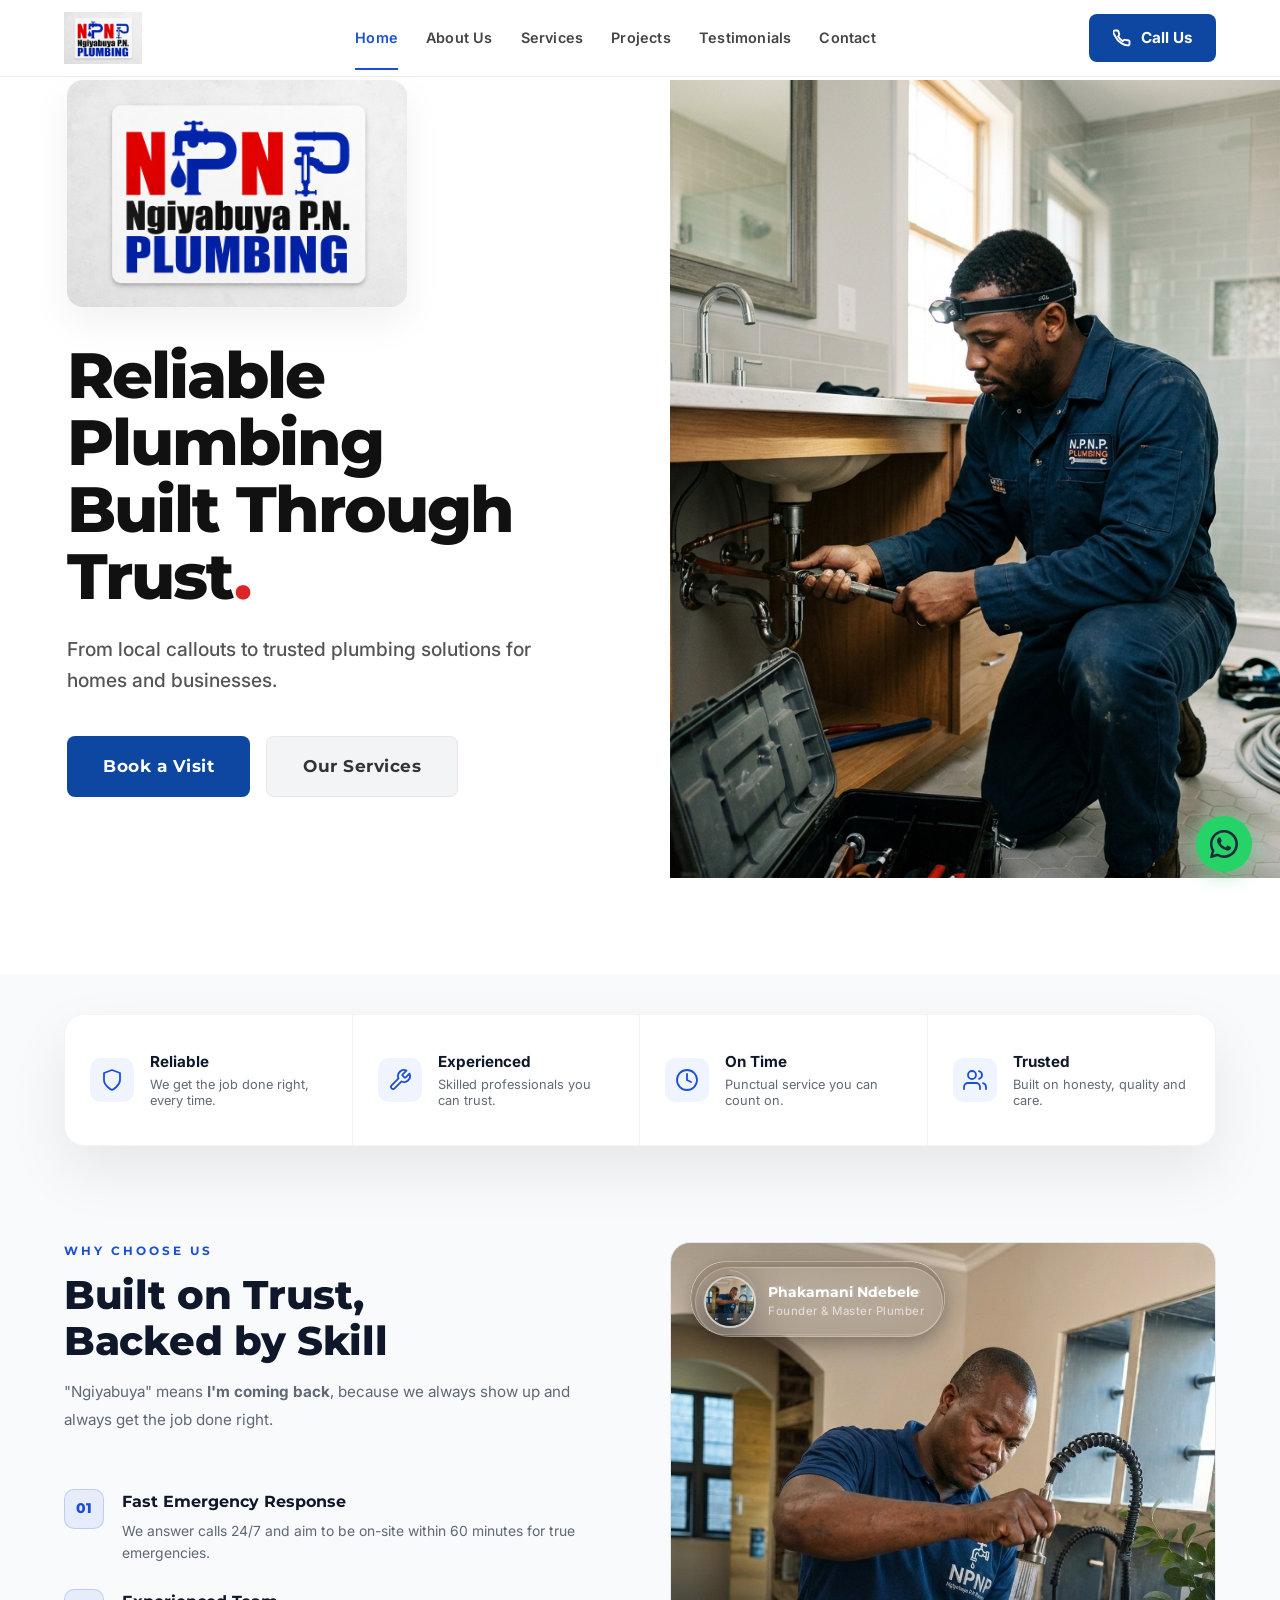
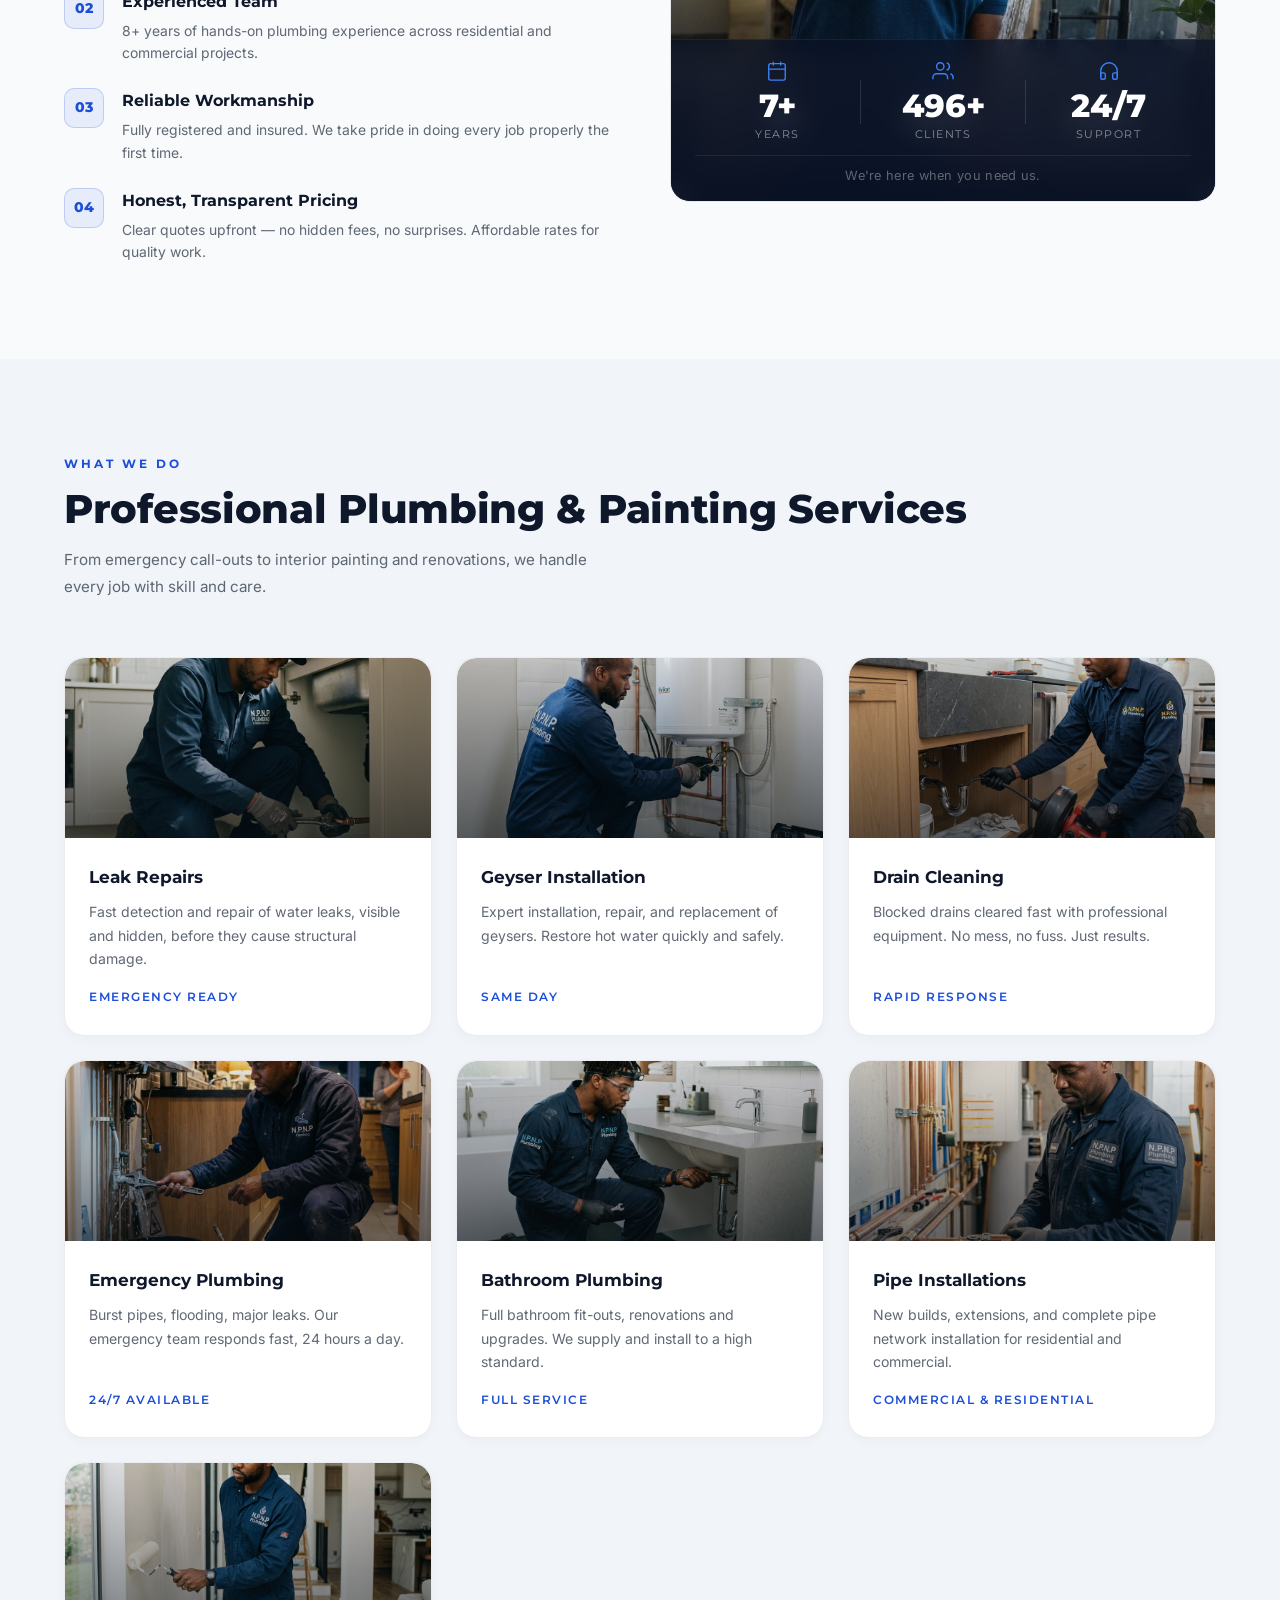
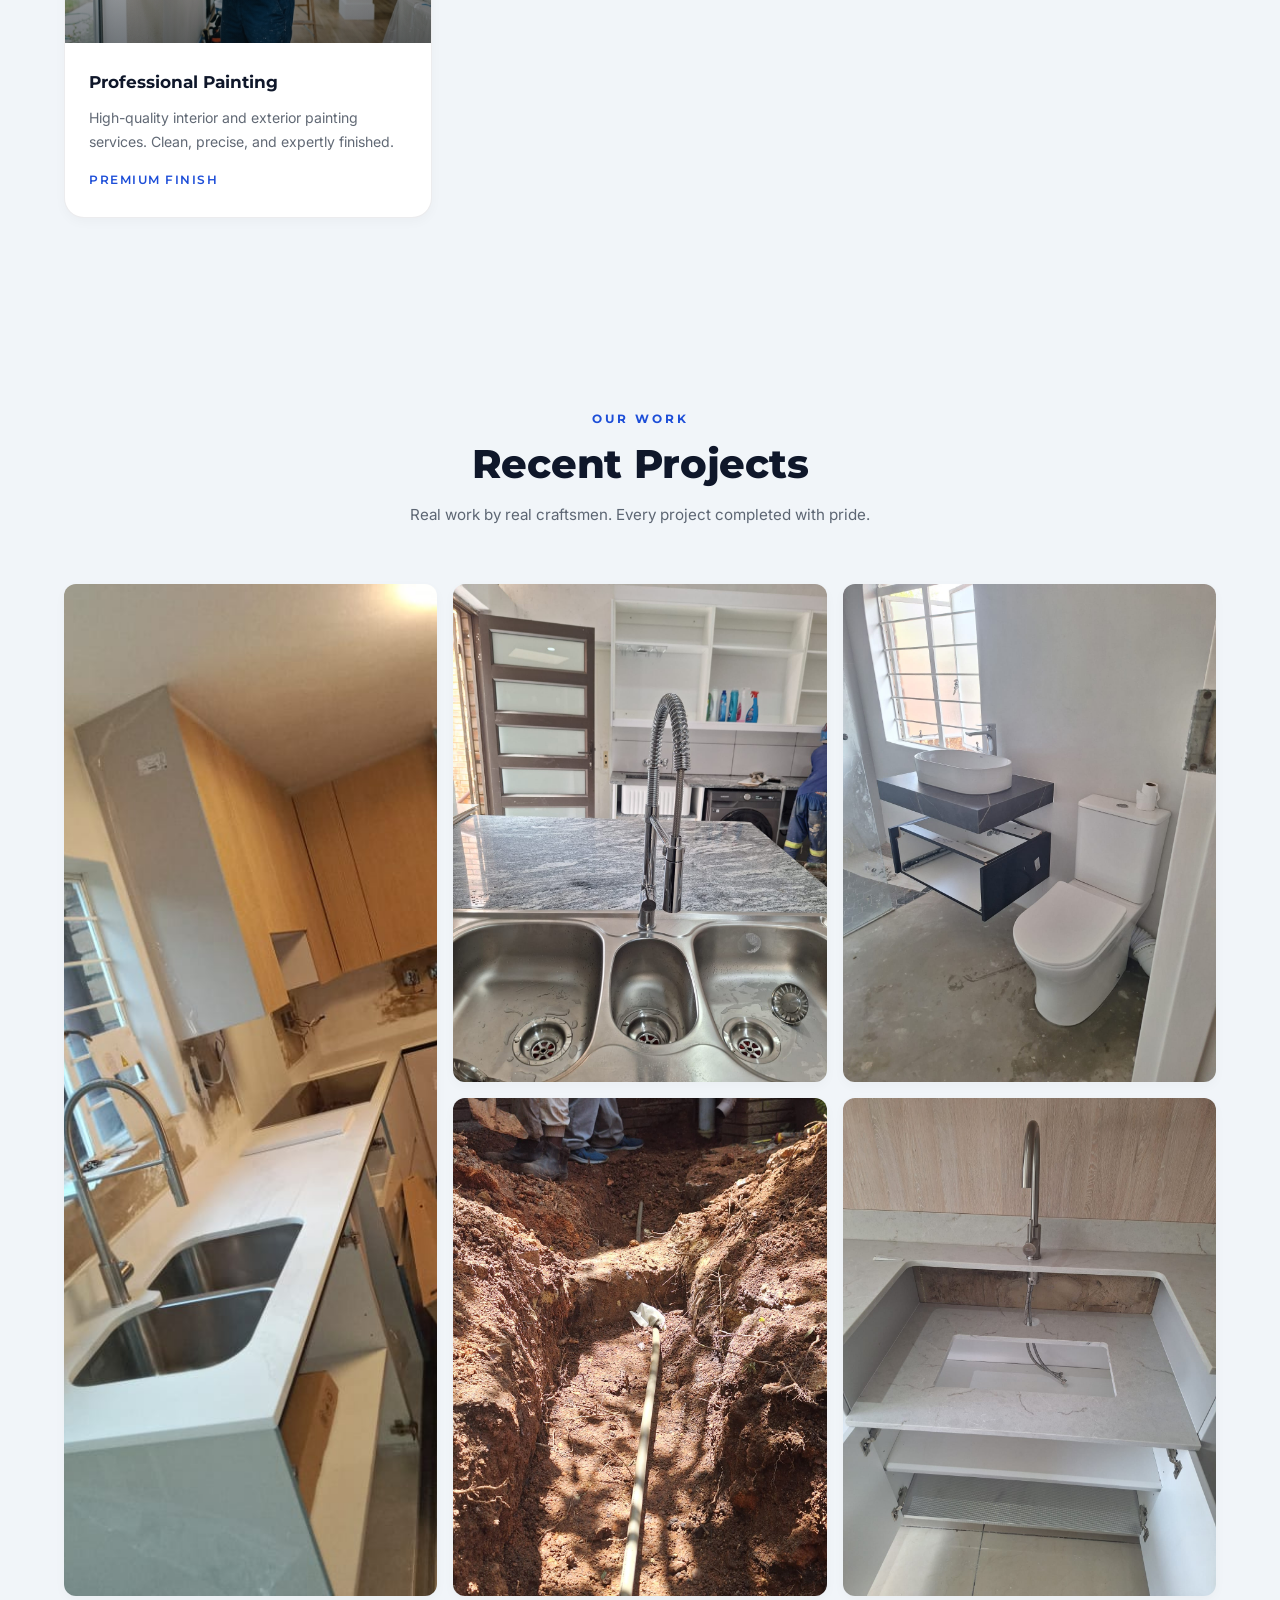
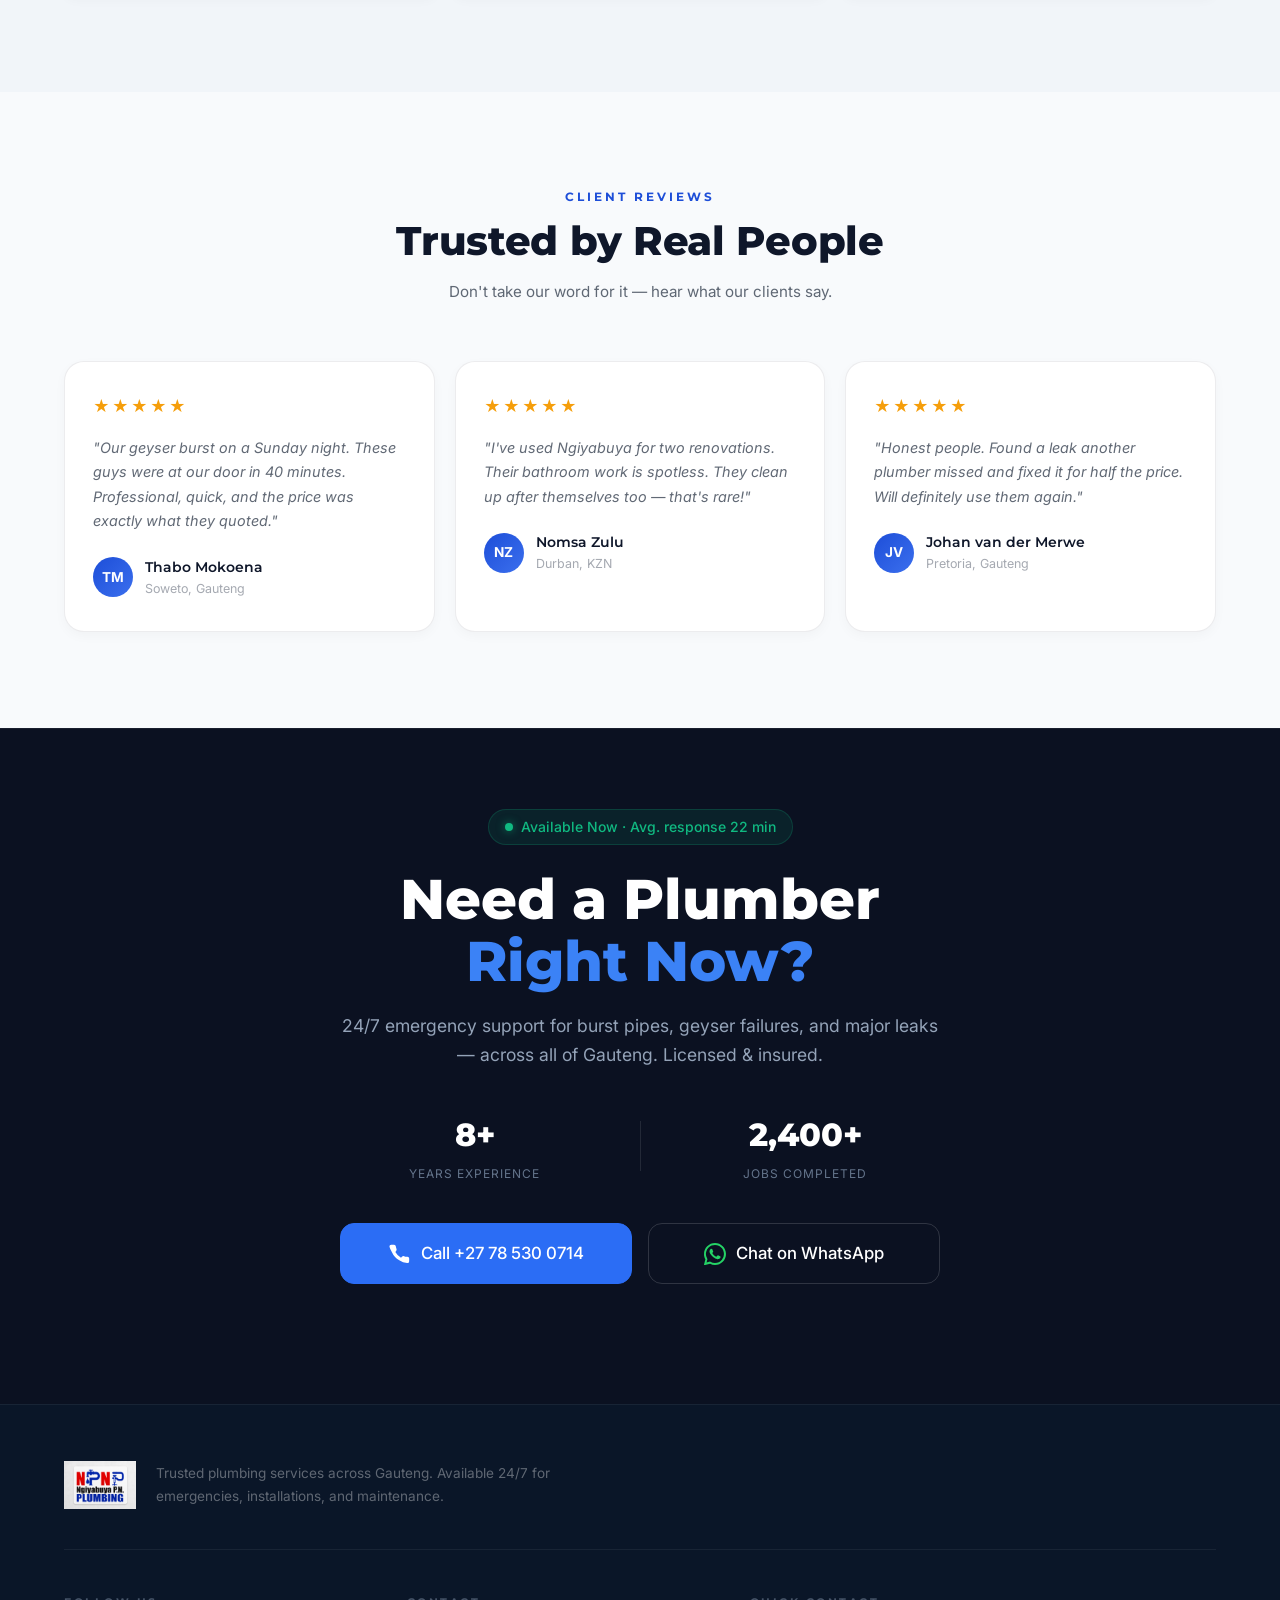
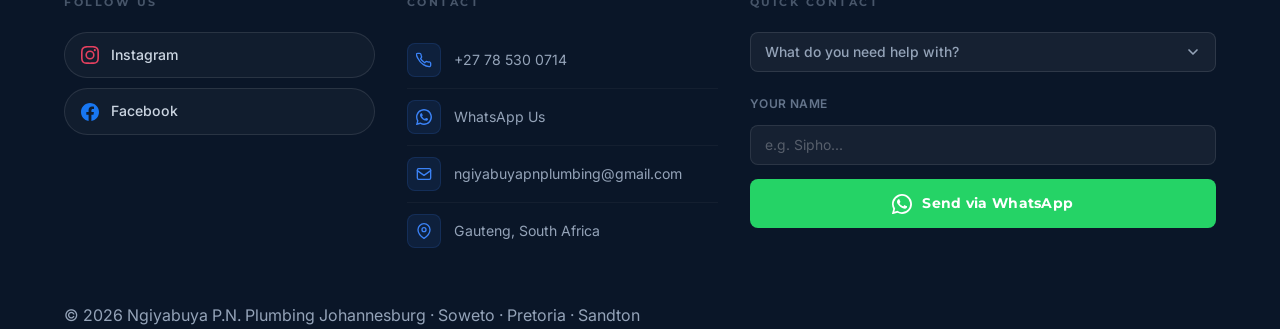
==== index.html @ e97125c5 "Founder card: replace logo with circular profile photo (52px, object-fit:cover)" ====
<!DOCTYPE html>
<html lang="en">
<head>
<meta charset="UTF-8">
<meta name="viewport" content="width=device-width, initial-scale=1.0">
<title>Ngiyabuya Plumbing NP | Professional Plumbing Services – South Africa</title>
<meta name="description" content="Ngiyabuya Plumbing NP – Reliable plumbing services for homes, businesses and emergencies across Gauteng, South Africa. Available 24/7.">
<link rel="preconnect" href="https://fonts.googleapis.com">
<link rel="preconnect" href="https://fonts.gstatic.com" crossorigin>
<link href="https://fonts.googleapis.com/css2?family=Montserrat:wght@400;500;600;700;800;900&family=Inter:wght@300;400;500;600;700&display=swap" rel="stylesheet">
<link rel="stylesheet" href="style.css">
</head>
<body>

<!-- NAV -->
<header id="nav">
  <div class="container nav-inner">
    <a href="#" class="nav-brand" aria-label="Ngiyabuya Plumbing NP">
      <img src="images/logo 2.png" alt="Ngiyabuya P.N. Plumbing" class="nav-logo-img">
    </a>
    <nav class="nav-links" id="navLinks" aria-label="Main navigation">
      <a href="#" class="active">Home</a>
      <a href="#about">About Us</a>
      <a href="#services">Services</a>
      <a href="#gallery">Projects</a>
      <a href="#testimonials">Testimonials</a>
      <a href="#contact">Contact</a>
    </nav>
    <div class="nav-actions">
      <a href="tel:+27785300714" class="btn-nav-call">
        <svg viewBox="0 0 24 24" fill="none" stroke="currentColor" stroke-width="2.5" stroke-linecap="round" stroke-linejoin="round"><path d="M22 16.92v3a2 2 0 01-2.18 2 19.79 19.79 0 01-8.63-3.07A19.5 19.5 0 013.07 9.81 19.79 19.79 0 01.5 4.18 2 2 0 012.5 2h3a2 2 0 012 1.72c.127.96.361 1.903.7 2.81a2 2 0 01-.45 2.11L6.91 9.91a16 16 0 006.18 6.18l1.28-1.28a2 2 0 012.11-.45c.907.339 1.85.573 2.81.7A2 2 0 0122 16.92z"/></svg>
        Call Us
      </a>
    </div>
    <button class="hamburger" id="hamburger" aria-label="Toggle menu" aria-expanded="false">
      <span></span><span></span><span></span>
    </button>
    <!-- Mobile-only availability badge -->
    <div class="nav-avail-badge" aria-label="Available now" role="status">
      <span class="nav-avail-dot">
        <span class="nav-avail-ring"></span>
      </span>
      Available now
    </div>
  </div>
</header>

<!-- HERO -->
<section id="hero">
    <div class="hero-grid">
      <div class="hero-content">
        <!-- Logo Card -->
        <div class="hero-logo-card">
          <img src="images/logo 2.png" alt="Ngiyabuya P.N. Plumbing Logo" class="hero-logo-img">
        </div>

        <h1 class="hero-h1">Reliable Plumbing<br>Built Through Trust<span style="color:var(--red)">.</span></h1>
        <p class="hero-sub">From local callouts to trusted plumbing solutions for homes and businesses.</p>
        
        <div class="hero-btns">
          <a href="#contact" class="btn btn-primary">Book a Visit</a>
          <a href="#services" class="btn btn-outline">Our Services</a>
        </div>
      </div>
      
      <div class="hero-image-wrap">
        <img src="images/hero_bg.jpg" alt="Professional Plumber at Work">
      </div>
    </div>
</section>

<!-- HIGHLIGHTS STRIP -->
<div class="features-bar">
  <div class="feature-item">
    <div class="feature-icon">
      <svg viewBox="0 0 24 24" fill="none" stroke="currentColor" stroke-width="1.8" stroke-linecap="round" stroke-linejoin="round"><path d="M12 22s8-4 8-10V5l-8-3-8 3v7c0 6 8 10 8 10z"/></svg>
    </div>
    <div class="feature-text">
      <strong>Reliable</strong>
      <span>We get the job done right, every time.</span>
    </div>
  </div>
  <div class="feature-item">
    <div class="feature-icon">
      <svg viewBox="0 0 24 24" fill="none" stroke="currentColor" stroke-width="1.8" stroke-linecap="round" stroke-linejoin="round"><path d="M14.7 6.3a1 1 0 0 0 0 1.4l1.6 1.6a1 1 0 0 0 1.4 0l3.77-3.77a6 6 0 0 1-7.94 7.94l-6.91 6.91a2.12 2.12 0 0 1-3-3l6.91-6.91a6 6 0 0 1 7.94-7.94l-3.77 3.77z"/></svg>
    </div>
    <div class="feature-text">
      <strong>Experienced</strong>
      <span>Skilled professionals you can trust.</span>
    </div>
  </div>
  <div class="feature-item">
    <div class="feature-icon">
      <svg viewBox="0 0 24 24" fill="none" stroke="currentColor" stroke-width="1.8" stroke-linecap="round" stroke-linejoin="round"><circle cx="12" cy="12" r="10"/><polyline points="12 6 12 12 16 14"/></svg>
    </div>
    <div class="feature-text">
      <strong>On Time</strong>
      <span>Punctual service you can count on.</span>
    </div>
  </div>
  <div class="feature-item">
    <div class="feature-icon">
      <svg viewBox="0 0 24 24" fill="none" stroke="currentColor" stroke-width="1.8" stroke-linecap="round" stroke-linejoin="round"><path d="M17 21v-2a4 4 0 0 0-4-4H5a4 4 0 0 0-4 4v2"/><circle cx="9" cy="7" r="4"/><path d="M23 21v-2a4 4 0 0 0-3-3.87"/><path d="M16 3.13a4 4 0 0 1 0 7.75"/></svg>
    </div>
    <div class="feature-text">
      <strong>Trusted</strong>
      <span>Built on honesty, quality and care.</span>
    </div>
  </div>
</div>

<!-- ABOUT US -->
<section id="about">
  <div class="container">
    <div class="why-grid">
      <div>
        <div class="section-head reveal">
          <span class="section-label">Why Choose Us</span>
          <h2 class="section-h2">Built on Trust,<br>Backed by Skill</h2>
          <p class="section-sub">"Ngiyabuya" means <strong>I'm coming back</strong>, because we always show up and always get the job done right.</p>
        </div>
        <div class="why-list">
          <div class="why-item reveal">
            <div class="why-num">01</div>
            <div>
              <h4>Fast Emergency Response</h4>
              <p>We answer calls 24/7 and aim to be on-site within 60 minutes for true emergencies.</p>
            </div>
          </div>
          <div class="why-item reveal">
            <div class="why-num">02</div>
            <div>
              <h4>Experienced Team</h4>
              <p>8+ years of hands-on plumbing experience across residential and commercial projects.</p>
            </div>
          </div>
          <div class="why-item reveal">
            <div class="why-num">03</div>
            <div>
              <h4>Reliable Workmanship</h4>
              <p>Fully registered and insured. We take pride in doing every job properly the first time.</p>
            </div>
          </div>
          <div class="why-item reveal">
            <div class="why-num">04</div>
            <div>
              <h4>Honest, Transparent Pricing</h4>
              <p>Clear quotes upfront — no hidden fees, no surprises. Affordable rates for quality work.</p>
            </div>
          </div>
        </div>
      </div>
      <div class="why-visual-wrap reveal">
        <div class="why-visual">
          <img src="images/owner_new.jpg" alt="Phakamani Ndebele, Founder of Ngiyabuya P.N. Plumbing" loading="lazy">
          <div class="why-visual-fade"></div>
          <div class="owner-card">
            <div class="owner-avatar-ring">
              <img src="images/owner_new.jpg" alt="Phakamani Ndebele" class="owner-avatar-img">
            </div>
            <div class="owner-card-text">
              <span class="owner-name">Phakamani Ndebele</span>
              <span class="owner-title">Founder &amp; Master Plumber</span>
            </div>
          </div>
          <!-- Animated stats overlay (replaces baked-in stats in photo) -->
          <div class="why-stats-overlay">
            <div class="why-stats-inner">
              <div class="why-stat-item">
                <svg viewBox="0 0 24 24" fill="none" stroke="currentColor" stroke-width="1.5" width="22" height="22"><rect x="3" y="4" width="18" height="18" rx="2"/><path d="M16 2v4M8 2v4M3 10h18"/></svg>
                <strong class="count-up" data-count="8" data-suffix="+">0+</strong>
                <span>YEARS</span>
              </div>
              <div class="why-stat-divider"></div>
              <div class="why-stat-item">
                <svg viewBox="0 0 24 24" fill="none" stroke="currentColor" stroke-width="1.5" width="22" height="22"><path d="M17 21v-2a4 4 0 00-4-4H5a4 4 0 00-4 4v2"/><circle cx="9" cy="7" r="4"/><path d="M23 21v-2a4 4 0 00-3-3.87M16 3.13a4 4 0 010 7.75"/></svg>
                <strong class="count-up" data-count="500" data-suffix="+">0+</strong>
                <span>CLIENTS</span>
              </div>
              <div class="why-stat-divider"></div>
              <div class="why-stat-item">
                <svg viewBox="0 0 24 24" fill="none" stroke="currentColor" stroke-width="1.5" width="22" height="22"><path d="M3 18v-6a9 9 0 0118 0v6"/><path d="M21 19a2 2 0 01-2 2h-1a2 2 0 01-2-2v-3a2 2 0 012-2h3zM3 19a2 2 0 002 2h1a2 2 0 002-2v-3a2 2 0 00-2-2H3z"/></svg>
                <strong>24/7</strong>
                <span>SUPPORT</span>
              </div>
            </div>
            <p class="why-stats-tagline">We're here when you need us.</p>
          </div>
        </div>
      </div>
    </div>
  </div>
</section>

<!-- SERVICES -->
<section id="services">
  <div class="container">
    <div class="section-head reveal">
      <span class="section-label">What We Do</span>
      <h2 class="section-h2">Professional Plumbing & Painting Services</h2>
      <p class="section-sub">From emergency call-outs to interior painting and renovations, we handle every job with skill and care.</p>
    </div>
    <div class="services-grid">
      <div class="svc-card reveal">
        <div class="svc-img-wrap">
          <img src="images/svc_leak_repair.png" alt="Leak repair service" loading="lazy">
          <div class="svc-img-overlay"></div>
        </div>
        <div class="svc-body">
          <h3>Leak Repairs</h3>
          <p>Fast detection and repair of water leaks, visible and hidden, before they cause structural damage.</p>
          <span class="svc-tag">Emergency Ready</span>
        </div>
      </div>
      <div class="svc-card reveal">
        <div class="svc-img-wrap">
          <img src="images/svc_geyser.png" alt="Geyser installation service" loading="lazy">
          <div class="svc-img-overlay"></div>
        </div>
        <div class="svc-body">
          <h3>Geyser Installation</h3>
          <p>Expert installation, repair, and replacement of geysers. Restore hot water quickly and safely.</p>
          <span class="svc-tag">Same Day</span>
        </div>
      </div>
      <div class="svc-card reveal">
        <div class="svc-img-wrap">
          <img src="images/svc_drain_cleaning.png" alt="Drain cleaning service" loading="lazy">
          <div class="svc-img-overlay"></div>
        </div>
        <div class="svc-body">
          <h3>Drain Cleaning</h3>
          <p>Blocked drains cleared fast with professional equipment. No mess, no fuss. Just results.</p>
          <span class="svc-tag">Rapid Response</span>
        </div>
      </div>
      <div class="svc-card reveal">
        <div class="svc-img-wrap">
          <img src="images/svc_emergency.png" alt="Emergency plumbing service" loading="lazy">
          <div class="svc-img-overlay"></div>
        </div>
        <div class="svc-body">
          <h3>Emergency Plumbing</h3>
          <p>Burst pipes, flooding, major leaks. Our emergency team responds fast, 24 hours a day.</p>
          <span class="svc-tag">24/7 Available</span>
        </div>
      </div>
      <div class="svc-card reveal">
        <div class="svc-img-wrap">
          <img src="images/svc_bathroom.png" alt="Bathroom plumbing service" loading="lazy">
          <div class="svc-img-overlay"></div>
        </div>
        <div class="svc-body">
          <h3>Bathroom Plumbing</h3>
          <p>Full bathroom fit-outs, renovations and upgrades. We supply and install to a high standard.</p>
          <span class="svc-tag">Full Service</span>
        </div>
      </div>
      <div class="svc-card reveal">
        <div class="svc-img-wrap">
          <img src="images/svc_pipe_install.png" alt="Pipe installation service" loading="lazy">
          <div class="svc-img-overlay"></div>
        </div>
        <div class="svc-body">
          <h3>Pipe Installations</h3>
          <p>New builds, extensions, and complete pipe network installation for residential and commercial.</p>
          <span class="svc-tag">Commercial &amp; Residential</span>
        </div>
      </div>
      <div class="svc-card reveal">
        <div class="svc-img-wrap">
          <img src="images/svc_painting.png" alt="Professional painting service" loading="lazy">
          <div class="svc-img-overlay"></div>
        </div>
        <div class="svc-body">
          <h3>Professional Painting</h3>
          <p>High-quality interior and exterior painting services. Clean, precise, and expertly finished.</p>
          <span class="svc-tag">Premium Finish</span>
        </div>
      </div>
    </div>
  </div>
</section>

<!-- GALLERY -->
<section id="gallery">
  <div class="container">
    <div class="section-head center reveal">
      <span class="section-label">Our Work</span>
      <h2 class="section-h2">Recent Projects</h2>
      <p class="section-sub">Real work by real craftsmen. Every project completed with pride.</p>
    </div>
    <div class="gallery-grid">
      <div class="gal-item reveal">
        <img src="images/5a7c386c-adfd-4cc5-a0ab-cb402a716f01.jpg" alt="Kitchen plumbing installation" loading="lazy">
        <div class="gal-overlay"><span class="gal-tag">Kitchen Renovation</span></div>
      </div>
      <div class="gal-item reveal">
        <img src="images/1b04579f-c64a-4e14-8bad-92301ec5db1b.jpg" alt="Sink installation" loading="lazy">
        <div class="gal-overlay"><span class="gal-tag">Sink Installation</span></div>
      </div>
      <div class="gal-item reveal">
        <img src="images/faeebe61-7ba1-49cb-b7ff-b1aa12c63ebe.jpg" alt="Bathroom fit-out" loading="lazy">
        <div class="gal-overlay"><span class="gal-tag">Bathroom Fit-out</span></div>
      </div>
      <div class="gal-item reveal">
        <img src="images/211e26cd-be1f-4ae3-a43d-053e7b42823b.jpg" alt="Emergency pipe repair" loading="lazy">
        <div class="gal-overlay"><span class="gal-tag">Pipe Repair</span></div>
      </div>
      <div class="gal-item reveal">
        <img src="images/9044e66b-6c07-4a88-ae81-54b4db0fe858.jpg" alt="Leak detection" loading="lazy">
        <div class="gal-overlay"><span class="gal-tag">Leak Detection</span></div>
      </div>
    </div>
  </div>
</section>

<!-- TESTIMONIALS -->
<section id="testimonials">
  <div class="container">
    <div class="section-head center reveal">
      <span class="section-label">Client Reviews</span>
      <h2 class="section-h2">Trusted by Real People</h2>
      <p class="section-sub">Don't take our word for it — hear what our clients say.</p>
    </div>
    <div class="reviews-grid">
      <div class="review-card reveal">
        <div class="review-stars">★★★★★</div>
        <blockquote>"Our geyser burst on a Sunday night. These guys were at our door in 40 minutes. Professional, quick, and the price was exactly what they quoted."</blockquote>
        <div class="review-author">
          <div class="review-avatar">TM</div>
          <div><div class="review-name">Thabo Mokoena</div><div class="review-loc">Soweto, Gauteng</div></div>
        </div>
      </div>
      <div class="review-card reveal">
        <div class="review-stars">★★★★★</div>
        <blockquote>"I've used Ngiyabuya for two renovations. Their bathroom work is spotless. They clean up after themselves too — that's rare!"</blockquote>
        <div class="review-author">
          <div class="review-avatar">NZ</div>
          <div><div class="review-name">Nomsa Zulu</div><div class="review-loc">Durban, KZN</div></div>
        </div>
      </div>
      <div class="review-card reveal">
        <div class="review-stars">★★★★★</div>
        <blockquote>"Honest people. Found a leak another plumber missed and fixed it for half the price. Will definitely use them again."</blockquote>
        <div class="review-author">
          <div class="review-avatar">JV</div>
          <div><div class="review-name">Johan van der Merwe</div><div class="review-loc">Pretoria, Gauteng</div></div>
        </div>
      </div>
    </div>
  </div>
</section>


<!-- EMERGENCY CTA -->
<section id="emergency">
  <div class="container">
    <div class="emer-inner reveal">
      
      <div class="emer-status-pill">
        <span class="status-dot"></span> Available Now &middot; Avg. response 22 min
      </div>

      <h2 class="emer-h2">Need a Plumber<br><span class="highlight-blue">Right Now?</span></h2>
      
      <p class="emer-sub">24/7 emergency support for burst pipes, geyser failures, and major leaks<br>&mdash; across all of Gauteng. Licensed &amp; insured.</p>
      
      <div class="emer-stats">
        <div class="emer-stat-item">
          <strong>8+</strong>
          <span>YEARS EXPERIENCE</span>
        </div>
        <div class="emer-stat-divider"></div>
        <div class="emer-stat-item">
          <strong>2,400+</strong>
          <span>JOBS COMPLETED</span>
        </div>
      </div>

      <div class="emer-btns-wrap">
        <a href="tel:+27785300714" class="emer-action-btn emer-action-blue">
          <svg viewBox="0 0 24 24" fill="currentColor" width="22" height="22"><path d="M22 16.92v3a2 2 0 01-2.18 2 19.79 19.79 0 01-8.63-3.07A19.5 19.5 0 013.07 9.81 19.79 19.79 0 01.5 4.18 2 2 0 012.5 2h3a2 2 0 012 1.72c.127.96.361 1.903.7 2.81a2 2 0 01-.45 2.11L6.91 9.91a16 16 0 006.18 6.18l1.28-1.28a2 2 0 012.11-.45c.907.339 1.85.573 2.81.7A2 2 0 0122 16.92z"/></svg>
          Call +27 78 530 0714
        </a>
        <a href="https://wa.me/27785300714" class="emer-action-btn emer-action-outline">
          <svg viewBox="0 0 24 24" fill="currentColor" width="22" height="22" class="wa-icon"><path d="M17.472 14.382c-.297-.149-1.758-.867-2.03-.967-.273-.099-.471-.148-.67.15-.197.297-.767.966-.94 1.164-.173.199-.347.223-.644.075-.297-.15-1.255-.463-2.39-1.475-.883-.788-1.48-1.761-1.653-2.059-.173-.297-.018-.458.13-.606.134-.133.298-.347.446-.52.149-.174.198-.298.298-.497.099-.198.05-.371-.025-.52-.075-.149-.669-1.612-.916-2.207-.242-.579-.487-.5-.669-.51-.173-.008-.371-.01-.57-.01-.198 0-.52.074-.792.372-.272.297-1.04 1.016-1.04 2.479 0 1.462 1.065 2.875 1.213 3.074.149.198 2.096 3.2 5.077 4.487.709.306 1.262.489 1.694.625.712.227 1.36.195 1.871.118.571-.085 1.758-.719 2.006-1.413.248-.694.248-1.289.173-1.413-.074-.124-.272-.198-.57-.347z"/><path d="M12 0C5.373 0 0 5.373 0 12c0 2.127.558 4.126 1.534 5.858L.057 23.516a.5.5 0 00.611.637l5.938-1.56A11.945 11.945 0 0012 24c6.627 0 12-5.373 12-12S18.627 0 12 0zm0 21.818a9.818 9.818 0 01-5.064-1.405l-.364-.217-3.767.988.988-3.646-.237-.376A9.818 9.818 0 1112 21.818z"/></svg>
          Chat on WhatsApp
        </a>
      </div>

    </div>
  </div>
</section>

<!-- FOOTER / CONTACT -->
<footer id="contact">
  <div class="container">

    <!-- Logo + tagline header row -->
    <div class="footer-top-bar">
      <img src="images/logo 2.png" alt="Ngiyabuya Plumbing Logo" class="footer-logo-img">
      <p class="footer-tagline">Trusted plumbing services across Gauteng. Available 24/7 for emergencies, installations, and maintenance.</p>
    </div>

    <!-- 3-column grid -->
    <div class="footer-contact-grid">

      <!-- Col 1: Follow Us -->
      <div class="fc-col">
        <h4 class="fc-heading">Follow Us</h4>
        <div class="fc-social-list">
          <a href="https://www.instagram.com/ngiyabuyapn?igsh=cmloc3hxYWRrYjd6&amp;utm_source=ig_contact_invite"
             class="fc-social-btn fc-ig" aria-label="Instagram" target="_blank" rel="noopener">
            <svg viewBox="0 0 24 24" fill="currentColor" width="18" height="18"><path d="M12 2.163c3.204 0 3.584.012 4.85.07 3.252.148 4.771 1.691 4.919 4.919.058 1.265.069 1.645.069 4.849 0 3.205-.012 3.584-.069 4.849-.149 3.225-1.664 4.771-4.919 4.919-1.266.058-1.644.07-4.85.07-3.204 0-3.584-.012-4.849-.07-3.26-.149-4.771-1.699-4.919-4.92-.058-1.265-.07-1.644-.07-4.849 0-3.204.013-3.583.07-4.849.149-3.227 1.664-4.771 4.919-4.919 1.266-.057 1.645-.069 4.849-.069zm0-2.163c-3.259 0-3.667.014-4.947.072-4.358.2-6.78 2.618-6.98 6.98-.059 1.281-.073 1.689-.073 4.948 0 3.259.014 3.668.072 4.948.2 4.358 2.618 6.78 6.98 6.98 1.281.058 1.689.072 4.948.072 3.259 0 3.668-.014 4.948-.072 4.354-.2 6.782-2.618 6.979-6.98.059-1.28.073-1.689.073-4.948 0-3.259-.014-3.667-.072-4.947-.196-4.354-2.617-6.78-6.979-6.98-1.281-.059-1.69-.073-4.949-.073zm0 5.838a6.162 6.162 0 100 12.324 6.162 6.162 0 000-12.324zM12 16a4 4 0 110-8 4 4 0 010 8zm6.406-11.845a1.44 1.44 0 100 2.881 1.44 1.44 0 000-2.881z"/></svg>
            Instagram
          </a>
          <a href="https://www.facebook.com/ngiyabuyapn.plumbing"
             class="fc-social-btn fc-fb" aria-label="Facebook" target="_blank" rel="noopener">
            <svg viewBox="0 0 24 24" fill="currentColor" width="18" height="18"><path d="M24 12.073C24 5.405 18.627 0 12 0S0 5.405 0 12.073c0 6.024 4.388 11.016 10.125 11.927v-8.437H7.078v-3.49h3.047V9.43c0-3.007 1.792-4.669 4.533-4.669 1.312 0 2.686.235 2.686.235v2.953H15.83c-1.491 0-1.956.925-1.956 1.874v2.25h3.328l-.532 3.49h-2.796v8.437C19.612 23.089 24 18.097 24 12.073z"/></svg>
            Facebook
          </a>

        </div>
      </div>

      <!-- Col 2: Contact -->
      <div class="fc-col">
        <h4 class="fc-heading">Contact</h4>
        <div class="fc-contact-list">
          <a href="tel:+27785300714" class="fc-contact-row">
            <span class="fc-icon-box">
              <svg viewBox="0 0 24 24" fill="none" stroke="currentColor" stroke-width="2"
                   stroke-linecap="round" stroke-linejoin="round" width="16" height="16">
                <path d="M22 16.92v3a2 2 0 01-2.18 2 19.79 19.79 0 01-8.63-3.07A19.5 19.5 0 013.07 9.81 19.79 19.79 0 01.5 4.18 2 2 0 012.5 2h3a2 2 0 012 1.72c.127.96.361 1.903.7 2.81a2 2 0 01-.45 2.11L6.91 9.91a16 16 0 006.18 6.18l1.28-1.28a2 2 0 012.11-.45c.907.339 1.85.573 2.81.7A2 2 0 0122 16.92z"/>
              </svg>
            </span>
            <span class="fc-contact-text">+27 78 530 0714</span>
          </a>
          <a href="https://wa.me/27785300714" class="fc-contact-row" target="_blank" rel="noopener">
            <span class="fc-icon-box">
              <svg viewBox="0 0 24 24" fill="currentColor" width="16" height="16">
                <path d="M17.472 14.382c-.297-.149-1.758-.867-2.03-.967-.273-.099-.471-.148-.67.15-.197.297-.767.966-.94 1.164-.173.199-.347.223-.644.075-.297-.15-1.255-.463-2.39-1.475-.883-.788-1.48-1.761-1.653-2.059-.173-.297-.018-.458.13-.606.134-.133.298-.347.446-.52.149-.174.198-.298.298-.497.099-.198.05-.371-.025-.52-.075-.149-.669-1.612-.916-2.207-.242-.579-.487-.5-.669-.51-.173-.008-.371-.01-.57-.01-.198 0-.52.074-.792.372-.272.297-1.04 1.016-1.04 2.479 0 1.462 1.065 2.875 1.213 3.074.149.198 2.096 3.2 5.077 4.487.709.306 1.262.489 1.694.625.712.227 1.36.195 1.871.118.571-.085 1.758-.719 2.006-1.413.248-.694.248-1.289.173-1.413-.074-.124-.272-.198-.57-.347z"/>
                <path d="M12 0C5.373 0 0 5.373 0 12c0 2.127.558 4.126 1.534 5.858L.057 23.516a.5.5 0 00.611.637l5.938-1.56A11.945 11.945 0 0012 24c6.627 0 12-5.373 12-12S18.627 0 12 0zm0 21.818a9.818 9.818 0 01-5.064-1.405l-.364-.217-3.767.988.988-3.646-.237-.376A9.818 9.818 0 1112 21.818z"/>
              </svg>
            </span>
            <span class="fc-contact-text">WhatsApp Us</span>
          </a>
          <a href="mailto:ngiyabuyapnplumbing@gmail.com" class="fc-contact-row">
            <span class="fc-icon-box">
              <svg viewBox="0 0 24 24" fill="none" stroke="currentColor" stroke-width="2"
                   stroke-linecap="round" stroke-linejoin="round" width="16" height="16">
                <rect x="2" y="4" width="20" height="16" rx="2"/>
                <path d="M2 7l10 7 10-7"/>
              </svg>
            </span>
            <span class="fc-contact-text">ngiyabuyapnplumbing@gmail.com</span>
          </a>
          <div class="fc-contact-row" style="cursor:default">
            <span class="fc-icon-box">
              <svg viewBox="0 0 24 24" fill="none" stroke="currentColor" stroke-width="2"
                   stroke-linecap="round" stroke-linejoin="round" width="16" height="16">
                <path d="M21 10c0 7-9 13-9 13s-9-6-9-13a9 9 0 0118 0z"/>
                <circle cx="12" cy="10" r="3"/>
              </svg>
            </span>
            <span class="fc-contact-text">Gauteng, South Africa</span>
          </div>
        </div>
      </div>

      <!-- Col 3: WhatsApp Quick Contact -->
      <div class="fc-col fc-form-col">
        <h4 class="fc-heading">Quick Contact</h4>
        <div class="fc-wa-form" id="waForm">

          <!-- Service scroll list — collapsible -->
          <button type="button" class="fc-service-toggle" id="serviceToggle" aria-expanded="false" aria-controls="problemGroup">
            <span class="fc-service-toggle-label">What do you need help with?</span>
            <svg class="fc-toggle-arrow" viewBox="0 0 24 24" fill="none" stroke="currentColor" stroke-width="2.5" stroke-linecap="round" stroke-linejoin="round" width="16" height="16"><polyline points="6 9 12 15 18 9"/></svg>
          </button>
          <div class="fc-service-scroll fc-service-scroll--hidden" id="problemGroup">
            <button type="button" class="fc-service-item" data-value="Leak Repairs">Leak Repairs</button>
            <button type="button" class="fc-service-item" data-value="Geyser Installation">Geyser Installation</button>
            <button type="button" class="fc-service-item" data-value="Drain Cleaning">Drain Cleaning</button>
            <button type="button" class="fc-service-item" data-value="Emergency Plumbing">Emergency Plumbing</button>
            <button type="button" class="fc-service-item" data-value="Bathroom Plumbing">Bathroom Plumbing</button>
            <button type="button" class="fc-service-item" data-value="Pipe Installations">Pipe Installations</button>
            <button type="button" class="fc-service-item" data-value="Professional Painting">Professional Painting</button>
          </div>



          <!-- Client name -->
          <p class="fc-form-label">Your name</p>
          <input type="text" id="waName" class="fc-wa-input" placeholder="e.g. Sipho..." aria-label="Your name">

          <!-- Send button -->
          <a id="waSendBtn" href="#" target="_blank" rel="noopener" class="fc-wa-btn" aria-label="Send via WhatsApp">
            <svg viewBox="0 0 24 24" fill="currentColor" width="20" height="20"><path d="M17.472 14.382c-.297-.149-1.758-.867-2.03-.967-.273-.099-.471-.148-.67.15-.197.297-.767.966-.94 1.164-.173.199-.347.223-.644.075-.297-.15-1.255-.463-2.39-1.475-.883-.788-1.48-1.761-1.653-2.059-.173-.297-.018-.458.13-.606.134-.133.298-.347.446-.52.149-.174.198-.298.298-.497.099-.198.05-.371-.025-.52-.075-.149-.669-1.612-.916-2.207-.242-.579-.487-.5-.669-.51-.173-.008-.371-.01-.57-.01-.198 0-.52.074-.792.372-.272.297-1.04 1.016-1.04 2.479 0 1.462 1.065 2.875 1.213 3.074.149.198 2.096 3.2 5.077 4.487.709.306 1.262.489 1.694.625.712.227 1.36.195 1.871.118.571-.085 1.758-.719 2.006-1.413.248-.694.248-1.289.173-1.413-.074-.124-.272-.198-.57-.347z"/><path d="M12 0C5.373 0 0 5.373 0 12c0 2.127.558 4.126 1.534 5.858L.057 23.516a.5.5 0 00.611.637l5.938-1.56A11.945 11.945 0 0012 24c6.627 0 12-5.373 12-12S18.627 0 12 0zm0 21.818a9.818 9.818 0 01-5.064-1.405l-.364-.217-3.767.988.988-3.646-.237-.376A9.818 9.818 0 1112 21.818z"/></svg>
            Send via WhatsApp
          </a>

        </div>
      </div>

    </div><!-- /.footer-contact-grid -->

    <div class="footer-bottom">
      <span>&copy; 2026 Ngiyabuya P.N. Plumbing</span>
      <span class="footer-bottom-sep"></span>
      <span class="footer-bottom-areas">Johannesburg &middot; Soweto &middot; Pretoria &middot; Sandton</span>
    </div>
  </div>
</footer>

<!-- WhatsApp FAB -->
<a href="https://wa.me/27785300714" class="wa-fab" aria-label="Chat on WhatsApp">
  <svg viewBox="0 0 24 24" fill="currentColor" width="28" height="28"><path d="M17.472 14.382c-.297-.149-1.758-.867-2.03-.967-.273-.099-.471-.148-.67.15-.197.297-.767.966-.94 1.164-.173.199-.347.223-.644.075-.297-.15-1.255-.463-2.39-1.475-.883-.788-1.48-1.761-1.653-2.059-.173-.297-.018-.458.13-.606.134-.133.298-.347.446-.52.149-.174.198-.298.298-.497.099-.198.05-.371-.025-.52-.075-.149-.669-1.612-.916-2.207-.242-.579-.487-.5-.669-.51-.173-.008-.371-.01-.57-.01-.198 0-.52.074-.792.372-.272.297-1.04 1.016-1.04 2.479 0 1.462 1.065 2.875 1.213 3.074.149.198 2.096 3.2 5.077 4.487.709.306 1.262.489 1.694.625.712.227 1.36.195 1.871.118.571-.085 1.758-.719 2.006-1.413.248-.694.248-1.289.173-1.413-.074-.124-.272-.198-.57-.347z"/><path d="M12 0C5.373 0 0 5.373 0 12c0 2.127.558 4.126 1.534 5.858L.057 23.516a.5.5 0 00.611.637l5.938-1.56A11.945 11.945 0 0012 24c6.627 0 12-5.373 12-12S18.627 0 12 0zm0 21.818a9.818 9.818 0 01-5.064-1.405l-.364-.217-3.767.988.988-3.646-.237-.376A9.818 9.818 0 1112 21.818z"/></svg>
</a>

<script src="app.js"></script>
</body>
</html>
---- style.css ----
@import url('https://fonts.googleapis.com/css2?family=Montserrat:wght@400;500;600;700;800;900&family=Inter:wght@300;400;500;600;700&display=swap');

:root {
  --blue:       #1D4ED8;
  --blue-light: #3B6FEE;
  --blue-dim:   rgba(29,78,216,0.08);
  --red:        #DC2626;
  --navy:       #0F172A;
  /* Light industrial palette */
  --bg:         #F8FAFC;
  --bg2:        #F1F5F9;
  --bg3:        #E2E8F0;
  --text:       #1E293B;
  --text60:     rgba(30,41,59,0.7);
  --text35:     rgba(30,41,59,0.4);
  --border:     rgba(15,23,42,0.08);
  --card:       #FFFFFF;
  --r:          12px;
  --r-lg:       20px;
  --ease:       cubic-bezier(.25,.46,.45,.94);
  --shadow-sm:  0 4px 12px rgba(15,23,42,.03);
  --shadow-md:  0 12px 32px rgba(15,23,42,.06);
  --shadow-lg:  0 30px 60px rgba(15,23,42,.12);
}

*, *::before, *::after { box-sizing:border-box; margin:0; padding:0; }
html { scroll-behavior:smooth; }
body {
  font-family:'Inter', sans-serif;
  background:var(--bg);
  color:var(--text);
  line-height:1.6;
  overflow-x:hidden;
}
img { max-width:100%; display:block; }
a { text-decoration:none; color:inherit; }
button { border:none; background:none; cursor:pointer; font-family:inherit; }
.container { width:90%; max-width:1180px; margin:0 auto; }

/* ── Buttons ── */
.btn {
  display:inline-flex; align-items:center; gap:8px;
  padding:13px 30px; border-radius:50px; font-weight:600;
  font-size:.9rem; font-family:'Montserrat',sans-serif;
  transition:all .3s var(--ease); border:2px solid transparent;
  letter-spacing:.5px;
}
.btn-primary { background:var(--blue); color:#fff; border-color: var(--blue); }
.btn-primary:hover { background:var(--blue-light); border-color: var(--blue-light); transform:translateY(-2px); box-shadow:0 8px 30px rgba(29,78,216,.2); }
.btn-outline { border-color: #D1D5DB; color: var(--text); background: transparent; }
.btn-outline:hover { border-color: var(--blue); color: var(--blue); background: #fff; transform: translateY(-2px); }
.btn-ghost { border-color:rgba(29,78,216,.25); color:var(--blue); background:var(--blue-dim); }
.btn-ghost:hover { background:rgba(29,78,216,.15); transform:translateY(-2px); }

/* ── Reveal ── */
.reveal { opacity:0; transform:translateY(28px); transition:opacity .7s var(--ease), transform .7s var(--ease); }
.reveal.in { opacity:1; transform:none; }


/* ══════════ MOBILE AVAILABILITY BADGE ══════════ */
.nav-avail-badge {
  display: none; /* hidden on desktop — shown only via mobile media query */
  align-items: center;
  gap: 6px;
  padding: 5px 11px 5px 8px;
  border-radius: 50px;
  background: #f0fdf4;
  border: 1px solid #bbf7d0;
  color: #15803d;
  font-size: 11px;
  font-weight: 500;
  font-family: 'Inter', sans-serif;
  letter-spacing: .15px;
  pointer-events: none;
  user-select: none;
  white-space: nowrap;
}

/* Pulsing dot */
.nav-avail-dot {
  position: relative;
  display: flex;
  align-items: center;
  justify-content: center;
  width: 10px;
  height: 10px;
  flex-shrink: 0;
}
.nav-avail-dot::after {
  content: '';
  position: absolute;
  inset: 0;
  border-radius: 50%;
  background: #22c55e;
  z-index: 1;
}
.nav-avail-ring {
  position: absolute;
  inset: 0;
  border-radius: 50%;
  background: #22c55e;
  opacity: .6;
  animation: availPulse 1.8s ease-out infinite;
}
@keyframes availPulse {
  0%   { transform: scale(1);   opacity: .6; }
  70%  { transform: scale(2.4); opacity: 0;  }
  100% { transform: scale(2.4); opacity: 0;  }
}
/* ══════════ NAV ══════════ */
#nav {
  position:fixed; top:0; left:0; right:0; z-index:200;
  padding:12px 0;
  background: #fff;
  border-bottom: 1px solid #eee;
  transition:all .4s var(--ease);
}
.nav-inner { display:flex; align-items:center; justify-content:space-between; gap:24px; }
.nav-brand { display:flex; align-items:center; }
.nav-logo-img {
  height: 52px;
  width: auto;
  object-fit: contain;
}
.nav-links { display:flex; gap:28px; }
.nav-links a { font-size:.9rem; font-weight:600; color:#444; letter-spacing:.2px; transition:color .3s; position: relative; }
.nav-links a:hover { color:var(--blue); }
.nav-links a.active { color: var(--blue); }
.nav-links a.active::after {
  content: '';
  position: absolute;
  bottom: -20px;
  left: 0; right: 0;
  height: 2px;
  background: var(--blue);
}
.nav-actions { display:flex; gap:10px; }
.btn-nav-call {
  background: #0D47A1;
  color: #fff;
  padding: 12px 24px;
  border-radius: 8px;
  display: flex;
  align-items: center;
  gap: 10px;
  font-weight: 700;
  font-size: 0.95rem;
}
.btn-nav-call svg { width: 18px; height: 18px; }
.hamburger { display:none; flex-direction:column; gap:5px; padding:4px; }
.hamburger span { display:block; width:22px; height:2px; background:var(--text60); border-radius:2px; transition:.3s; }
.hamburger.open span:nth-child(1) { transform:rotate(45deg) translate(5px,5px); }
.hamburger.open span:nth-child(2) { opacity:0; }
.hamburger.open span:nth-child(3) { transform:rotate(-45deg) translate(5px,-5px); }

/* ══════════ HERO ══════════ */
#hero {
  min-height: 80vh;
  display: flex;
  align-items: stretch;
  position: relative;
  background: #fff;
  padding-top: 80px;
  overflow: visible;
}

.hero-grid {
  display: grid;
  grid-template-columns: 1.1fr 1fr;
  height: 100%;
  width: 100%;
  max-width: 100%;
  gap: 0;
}

.hero-content {
  display: flex;
  flex-direction: column;
  justify-content: center;
  align-items: flex-start;
  padding: 0 5% 5% 10%;
  background: #fff;
}

.hero-logo-card {
  margin-bottom: 35px;
  max-width: 340px;
  box-shadow: 0 15px 40px rgba(0,0,0,0.06);
  border-radius: 16px;
  overflow: hidden;
}

.hero-logo-img {
  width: 100%;
  height: auto;
  display: block;
}

.hero-h1 {
  font-family: 'Montserrat', sans-serif;
  font-size: clamp(2.5rem, 5vw, 4rem);
  font-weight: 800; line-height: 1.05;
  margin-bottom: 24px; letter-spacing: -2px;
  color: #111;
}

.hero-sub {
  color: #555; font-size: 1.2rem;
  max-width: 500px; margin: 0 0 40px; line-height: 1.6;
  font-weight: 500;
}

.hero-btns { display: flex; gap: 16px; margin-bottom: 48px; }

.btn-primary { 
  background: #0D47A1; color: #fff; border: none;
  padding: 16px 36px; border-radius: 8px; font-size: 1.05rem;
  font-weight: 700;
}
.btn-outline { 
  background: #F3F4F6; color: #333; border: 1px solid #E5E7EB;
  padding: 16px 36px; border-radius: 8px; font-size: 1.05rem;
  font-weight: 700;
}

.hero-image-wrap {
  height: 100%;
  width: 100%;
}

.hero-image-wrap img {
  width: 100%;
  height: 100%;
  object-fit: cover;
  object-position: center;
}

/* ── Features Bar ── */
.features-bar {
  position: relative;
  display: grid;
  grid-template-columns: repeat(4, 1fr);
  width: 90%;
  max-width: 1200px;
  margin: 40px auto 0;
  padding: 0;
  background: #fff;
  border-radius: 20px;
  box-shadow: 0 25px 60px rgba(0,0,0,0.08);
  border: 1px solid #f3f4f6;
  overflow: hidden;
  box-sizing: border-box;
  z-index: 10;
}

.feature-item {
  display: flex;
  align-items: center;
  gap: 16px;
  padding: 35px 25px;
  border-right: 1px solid #f3f4f6;
  height: 100%;
}

.feature-item:last-child { border-right: none; }

.feature-icon {
  width: 44px; height: 44px;
  background: #f0f4ff;
  border-radius: 10px;
  display: flex;
  align-items: center;
  justify-content: center;
  color: var(--blue);
  flex-shrink: 0;
}

.feature-icon svg { width: 24px; height: 24px; }

.feature-text strong {
  display: block;
  font-size: 0.95rem;
  font-weight: 700;
  color: var(--navy);
  margin-bottom: 2px;
}

.feature-text span {
  font-size: 0.8rem;
  color: var(--text60);
  line-height: 1.3;
  display: block;
}




/* ══════════ SECTION SHARED ══════════ */
section { padding:96px 0; }
.section-label {
  font-family:'Montserrat',sans-serif; font-size:.72rem;
  font-weight:700; letter-spacing:3px; text-transform:uppercase;
  color:var(--blue); margin-bottom:12px; display:block;
}
.section-h2 {
  font-family:'Montserrat',sans-serif;
  font-size:clamp(1.8rem,3.5vw,2.5rem);
  font-weight:800; letter-spacing:-.3px; line-height:1.15;
  margin-bottom:14px; color:var(--navy);
}
.section-sub { color:var(--text60); font-size:.95rem; line-height:1.8; max-width:540px; }
.section-head { margin-bottom:56px; }
.section-head.center { text-align:center; }
.section-head.center .section-sub { margin:0 auto; }

/* ══════════ SERVICES ══════════ */
#services { background:var(--bg2); }
.services-grid { display:grid; grid-template-columns:repeat(3,1fr); gap:24px; }
.svc-card {
  background:var(--card); border:1px solid var(--border);
  border-radius:var(--r-lg); padding:0;
  transition:all .35s var(--ease); cursor:default; position:relative; overflow:hidden;
  box-shadow:var(--shadow-sm); display:flex; flex-direction:column;
}
.svc-card:hover { transform:translateY(-6px); border-color:rgba(29,78,216,.2); box-shadow:var(--shadow-lg); }
.svc-card:hover .svc-img-wrap img { transform:scale(1.07); }

/* Image banner */
.svc-img-wrap {
  position:relative; height:180px; overflow:hidden;
  border-radius:var(--r-lg) var(--r-lg) 0 0; flex-shrink:0;
}
.svc-img-wrap img {
  width:100%; height:100%; object-fit:cover;
  transition:transform .5s var(--ease);
}
.svc-img-overlay {
  position:absolute; inset:0;
  background:linear-gradient(180deg, rgba(8,16,24,.1) 0%, rgba(8,16,24,.55) 100%);
}
/* Card text body */
.svc-body {
  padding:26px 24px 28px; flex:1; display:flex; flex-direction:column;
}
.svc-card h3 { font-family:'Montserrat',sans-serif; font-weight:700; font-size:1.05rem; margin-bottom:10px; color:var(--navy); }
.svc-card p { color:var(--text60); font-size:.88rem; line-height:1.65; flex:1; }
.svc-card .svc-tag {
  display:inline-block; margin-top:18px;
  font-size:.72rem; font-weight:600; letter-spacing:1.5px; text-transform:uppercase;
  color:var(--blue); font-family:'Montserrat',sans-serif;
}

/* ══════════ ABOUT US ══════════ */
#about { background:var(--bg); }
.why-grid {
  display:grid; grid-template-columns:1fr 1fr;
  gap:60px; align-items:start;
}
.why-list { display:flex; flex-direction:column; gap:24px; }
.why-item { display:flex; gap:18px; align-items:flex-start; }
.why-num {
  flex-shrink:0; width:40px; height:40px; border-radius:10px;
  background:var(--blue-dim); border:1px solid rgba(29,78,216,.2);
  display:flex; align-items:center; justify-content:center;
  font-family:'Montserrat',sans-serif; font-weight:800; font-size:.85rem;
  color:var(--blue);
}
.why-item h4 { font-family:'Montserrat',sans-serif; font-weight:700; font-size:.98rem; margin-bottom:6px; color:var(--navy); }
.why-item p { color:var(--text60); font-size:.87rem; line-height:1.6; }
/* ══ About Visual Column ══ */
.why-visual-wrap {
  display: flex;
  flex-direction: column;
  gap: 0;
}

.why-visual {
  position: relative;
  border-radius: 20px;
  overflow: hidden;
  height: 560px;
  border: 1px solid var(--border);
}

.why-visual img {
  width: 100%;
  height: 100%;
  object-fit: cover;
  object-position: center top;
  display: block;
}

/* Subtle gradient only at the very bottom for owner card readability */
.why-visual-fade {
  position: absolute;
  inset: 0;
  background: linear-gradient(to bottom, transparent 55%, rgba(5, 12, 30, 0.65) 100%);
  pointer-events: none;
}

.why-visual-overlay { display: none; }

/* Animated stats overlay — sits at the bottom of the image */
.why-stats-overlay {
  position: absolute;
  bottom: 0;
  left: 0;
  right: 0;
  background: rgba(10, 18, 40, 0.72);
  backdrop-filter: blur(12px);
  -webkit-backdrop-filter: blur(12px);
  border-top: 1px solid rgba(255,255,255,0.06);
  padding: 20px 24px 14px;
  z-index: 4;
  border-radius: 0 0 0 0;
}

.why-stats-inner {
  display: flex;
  align-items: center;
  justify-content: space-around;
  gap: 0;
  margin-bottom: 12px;
}

.why-stat-item {
  display: flex;
  flex-direction: column;
  align-items: center;
  gap: 4px;
  flex: 1;
}

.why-stat-item svg {
  color: #3b82f6;
  margin-bottom: 4px;
}

.why-stat-item strong {
  font-family: 'Montserrat', sans-serif;
  font-size: 2rem;
  font-weight: 800;
  color: #fff;
  line-height: 1;
}

.why-stat-item span {
  font-size: 0.68rem;
  color: rgba(255,255,255,0.5);
  letter-spacing: 1.5px;
  text-transform: uppercase;
  font-family: 'Montserrat', sans-serif;
}

.why-stat-divider {
  width: 1px;
  height: 44px;
  background: rgba(255,255,255,0.12);
  flex-shrink: 0;
}

.why-stats-tagline {
  text-align: center;
  font-size: 0.8rem;
  color: rgba(255,255,255,0.35);
  letter-spacing: 0.3px;
  border-top: 1px solid rgba(255,255,255,0.07);
  padding-top: 10px;
  margin: 0;
}

/* Owner identity card — top of the why-visual image */
.owner-card {
  position:absolute; top:24px; left:24px;
  display:flex; align-items:center; gap:12px;
  background:rgba(255,255,255,.12); backdrop-filter:blur(20px);
  -webkit-backdrop-filter:blur(20px);
  border:1px solid rgba(255,255,255,.25); border-radius:60px;
  padding:8px 18px 8px 8px;
  box-shadow:0 4px 24px rgba(0,0,0,.25);
  z-index:3;
}
.owner-avatar-ring {
  width: 52px;
  height: 52px;
  border-radius: 50%;
  border: 2px solid rgba(255,255,255,.6);
  overflow: hidden;
  flex-shrink: 0;
}
.owner-avatar-img {
  width: 100%;
  height: 100%;
  object-fit: cover;
  object-position: top center;
}
.owner-card-text { display:flex; flex-direction:column; }
.owner-name {
  font-family:'Montserrat',sans-serif; font-weight:700;
  font-size:.88rem; color:#fff; line-height:1.3;
}
.owner-title {
  font-size:.72rem; color:rgba(255,255,255,.65);
  letter-spacing:.5px;
}

/* ══════════ GALLERY ══════════ */
#gallery { background:var(--bg2); }
.gallery-grid { display:grid; grid-template-columns:repeat(3,1fr); grid-template-rows:auto auto; gap:16px; }
.gal-item { border-radius:var(--r); overflow:hidden; position:relative; cursor:pointer; box-shadow:var(--shadow-sm); }
.gal-item:nth-child(1) { grid-row:span 2; }
.gal-item img { width:100%; height:100%; object-fit:cover; transition:transform .5s var(--ease); display:block; }
.gal-item:hover img { transform:scale(1.05); }
.gal-overlay {
  position:absolute; inset:0;
  background:linear-gradient(0deg, rgba(8,16,24,.75) 0%, transparent 55%);
  display:flex; align-items:flex-end; padding:20px;
  opacity:0; transition:opacity .35s;
}
.gal-item:hover .gal-overlay { opacity:1; }
.gal-tag {
  font-size:.75rem; font-weight:600; letter-spacing:1.5px;
  text-transform:uppercase; color:#fff;
  font-family:'Montserrat',sans-serif;
  background:rgba(29,78,216,.8); padding:5px 14px; border-radius:50px;
}
.gal-item:nth-child(1) { min-height:380px; }
.gal-item:nth-child(n+2) { min-height:180px; }

/* ══════════ TESTIMONIALS ══════════ */
#testimonials { background:var(--bg); }
.reviews-grid { display:grid; grid-template-columns:repeat(3,1fr); gap:20px; }
.review-card {
  background:var(--card); border:1px solid var(--border);
  border-radius:var(--r-lg); padding:32px 28px;
  transition:all .35s var(--ease); box-shadow:var(--shadow-sm);
}
.review-card:hover { transform:translateY(-4px); border-color:rgba(29,78,216,.2); box-shadow:var(--shadow-lg); }
.review-stars { color:#F59E0B; font-size:1rem; letter-spacing:2px; margin-bottom:16px; }
.review-card blockquote { color:var(--text60); font-size:.9rem; line-height:1.7; font-style:italic; margin-bottom:22px; }
.review-author { display:flex; align-items:center; gap:12px; }
.review-avatar {
  width:40px; height:40px; border-radius:50%;
  background:linear-gradient(135deg,var(--blue),var(--blue-light));
  display:flex; align-items:center; justify-content:center;
  font-weight:700; font-size:.85rem; color:#fff; flex-shrink:0;
}
.review-name { font-weight:600; font-size:.9rem; font-family:'Montserrat',sans-serif; color:var(--navy); }
.review-loc { font-size:.78rem; color:var(--text35); }

/* ══════════ EMERGENCY CTA ══════════ */
#emergency {
  background-color: #0b1121;
  padding: 80px 0;
  text-align: center;
  color: #fff;
  border-top:1px solid rgba(255,255,255,.06);
}

.emer-inner {
  max-width: 800px;
  margin: 0 auto;
  display: flex;
  flex-direction: column;
  align-items: center;
}

.emer-status-pill {
  display: inline-flex;
  align-items: center;
  gap: 8px;
  background-color: rgba(16, 185, 129, 0.1);
  border: 1px solid rgba(16, 185, 129, 0.2);
  color: #10b981;
  padding: 6px 16px;
  border-radius: 20px;
  font-size: 0.875rem;
  font-weight: 500;
  margin-bottom: 24px;
}

.emer-status-pill .status-dot {
  width: 8px;
  height: 8px;
  background-color: #10b981;
  border-radius: 50%;
  box-shadow: 0 0 8px rgba(16, 185, 129, 0.6);
}

.emer-h2 {
  font-family: 'Montserrat', sans-serif;
  font-size: clamp(2.5rem, 5vw, 3.5rem);
  font-weight: 800;
  line-height: 1.1;
  margin-bottom: 20px;
}

.emer-h2 .highlight-blue {
  color: #3b82f6;
}

.emer-sub {
  font-size: 1.1rem;
  color: #94a3b8;
  max-width: 600px;
  margin: 0 auto 40px;
  line-height: 1.6;
}

.emer-stats {
  display: flex;
  justify-content: center;
  align-items: center;
  gap: 30px;
  margin-bottom: 40px;
  width: 100%;
  max-width: 600px;
}

.emer-stat-item {
  display: flex;
  flex-direction: column;
  align-items: center;
  flex: 1;
}

.emer-stat-item strong {
  font-family: 'Montserrat', sans-serif;
  font-size: 2rem;
  font-weight: 800;
  color: #fff;
  margin-bottom: 4px;
}

.emer-stat-item span {
  font-size: 0.75rem;
  color: #64748b;
  text-transform: uppercase;
  letter-spacing: 1px;
}

.emer-stat-divider {
  width: 1px;
  height: 50px;
  background-color: rgba(255, 255, 255, 0.1);
}

.emer-btns-wrap {
  display: flex;
  gap: 16px;
  justify-content: center;
  width: 100%;
  max-width: 600px;
  margin: 0 auto 40px;
}

.emer-action-btn {
  flex: 1;
  display: flex;
  align-items: center;
  justify-content: center;
  padding: 16px 24px;
  border-radius: 14px;
  font-family: 'Inter', sans-serif;
  font-size: 1.05rem;
  font-weight: 500;
  text-decoration: none;
  transition: all 0.3s ease;
}

.emer-action-blue {
  background-color: #2b6df5;
  color: #ffffff;
  border: 1px solid #2b6df5;
}

.emer-action-blue:hover {
  background-color: #1e5de6;
}

.emer-action-outline {
  background-color: transparent;
  color: #ffffff;
  border: 1px solid rgba(255, 255, 255, 0.15);
}

.emer-action-outline:hover {
  background-color: rgba(255, 255, 255, 0.05);
}

.emer-action-outline svg {
  color: #25d366;
}

.emer-action-btn svg {
  margin-right: 10px;
}

@media(max-width: 768px) {
  .emer-stats {
    flex-direction: column;
    gap: 20px;
  }
  .emer-stat-divider {
    width: 100px;
    height: 1px;
  }
  .emer-btns-wrap {
    flex-direction: column;
  }
}

/* ══════════ FOOTER ══════════ */
footer {
  background: #0a1628;
  padding: 56px 0 0;
  border-top: 1px solid rgba(255,255,255,.06);
  color: #94a3b8;
}

/* Logo / tagline bar above grid */
.footer-top-bar {
  display: flex;
  align-items: center;
  gap: 20px;
  padding-bottom: 40px;
  border-bottom: 1px solid rgba(255,255,255,.06);
  margin-bottom: 44px;
}
.footer-logo-img {
  height: 48px;
  width: auto;
  object-fit: contain;
  flex-shrink: 0;
}
.footer-tagline {
  font-size: .85rem;
  color: rgba(255,255,255,.35);
  line-height: 1.7;
  max-width: 440px;
}

/* ── 3-column contact grid ── */
.footer-contact-grid {
  display: grid;
  grid-template-columns: 1fr 1fr 1.5fr;
  gap: 2rem;
  margin-bottom: 44px;
}

/* Shared column styles */
.fc-col { display: flex; flex-direction: column; }
.fc-heading {
  font-family: 'Montserrat', sans-serif;
  font-size: .7rem;
  font-weight: 700;
  letter-spacing: 2.5px;
  text-transform: uppercase;
  color: #475569;
  margin-bottom: 20px;
}

/* ── Col 1: Social pill buttons ── */
.fc-social-list {
  display: flex;
  flex-direction: column;
  gap: 10px;
}
.fc-social-btn {
  display: flex;
  align-items: center;
  gap: 12px;
  padding: 11px 16px;
  border-radius: 50px;
  border: 1px solid rgba(255,255,255,.1);
  background: rgba(255,255,255,.03);
  color: #cbd5e1;
  font-size: .88rem;
  font-weight: 500;
  font-family: 'Inter', sans-serif;
  transition: border-color .2s, background .2s, color .2s;
  cursor: pointer;
  text-decoration: none;
}
.fc-social-btn svg { flex-shrink: 0; }
/* Brand icon colours */
.fc-ig svg { color: #E4405F; }
.fc-ig:hover { border-color: #E4405F; color: #E4405F; background: rgba(228,64,95,.09); }
.fc-fb svg { color: #1877F2; }
.fc-fb:hover { border-color: #1877F2; color: #1877F2; background: rgba(24,119,242,.09); }

/* -- Col 2: Contact rows -- */
.fc-contact-list { display: flex; flex-direction: column; }
.fc-contact-row {
  display: flex;
  align-items: center;
  gap: 13px;
  padding: 11px 0;
  border-bottom: 1px solid rgba(255,255,255,.04);
  color: #94a3b8;
  font-size: .88rem;
  line-height: 1.45;
  text-decoration: none;
  transition: color .2s;
}
.fc-contact-row:last-child { border-bottom: none; }
.fc-icon-box {
  display: flex;
  align-items: center;
  justify-content: center;
  width: 34px;
  height: 34px;
  min-width: 34px;
  border-radius: 8px;
  background: rgba(59,130,246,.1);
  border: 1px solid rgba(59,130,246,.15);
  color: #3b82f6;
  flex-shrink: 0;
  transition: background .2s, border-color .2s;
}
.fc-contact-text {
  flex: 1;
  min-width: 0;
  overflow-wrap: break-word;
  word-break: break-word;
}
.fc-contact-row:hover { color: #e2e8f0; }
.fc-contact-row:hover .fc-icon-box {
  background: rgba(59,130,246,.18);
  border-color: rgba(59,130,246,.35);
}

/* ── Col 3: Quick Message form ── */
.fc-form-col { }
.fc-form {
  display: flex;
  flex-direction: column;
  gap: 10px;
}
.fc-form input,
.fc-form textarea {
  width: 100%;
  padding: 11px 14px;
  background: rgba(255,255,255,.05);
  border: 1px solid rgba(255,255,255,.09);
  border-radius: 8px;
  color: #e2e8f0;
  font-family: 'Inter', sans-serif;
  font-size: .87rem;
  outline: none;
  transition: border-color .2s;
  resize: none;
}
.fc-form input::placeholder,
.fc-form textarea::placeholder { color: rgba(255,255,255,.28); }
.fc-form input:focus,
.fc-form textarea:focus { border-color: rgba(59,130,246,.5); }
.fc-form button {
  width: 100%;
  padding: 12px;
  border-radius: 8px;
  background: #1d4ed8;
  color: #fff;
  font-weight: 600;
  font-family: 'Montserrat', sans-serif;
  font-size: .87rem;
  letter-spacing: .4px;
  cursor: pointer;
  border: none;
  transition: background .2s;
}
.fc-form button:hover { background: #2563eb; }

/* Footer bottom bar */
  border-top: 1px solid rgba(255,255,255,.06);
  padding: 20px 0;
  display: flex;
  justify-content: space-between;
  align-items: center;
  font-size: .76rem;
  color: rgba(255,255,255,.25);
  flex-wrap: wrap;
  gap: 8px;
}

/* ── Responsive ── */
@media (max-width: 900px) {
  .footer-contact-grid { grid-template-columns: 1fr 1fr; }
}
@media (max-width: 600px) {
  .footer-top-bar { flex-direction: column; align-items: flex-start; gap: 12px; }
  .footer-contact-grid { grid-template-columns: 1fr; }
  .fc-form-col { grid-column: unset; }
}

/* ══════════ WHATSAPP QUICK CONTACT FORM ══════════ */
.fc-wa-form {
  display: flex;
  flex-direction: column;
  gap: 10px;
}
.fc-form-label {
  font-size: .75rem;
  font-weight: 600;
  color: #64748b;
  letter-spacing: .4px;
  text-transform: uppercase;
  margin-bottom: 2px;
}

/* Chip group */
.fc-chip-group {
  display: flex;
  flex-wrap: wrap;
  gap: 8px;
}
.fc-chip {
  padding: 7px 14px;
  border-radius: 50px;
  border: 1px solid rgba(255,255,255,.12);
  background: rgba(255,255,255,.04);
  color: #94a3b8;
  font-size: .82rem;
  font-family: 'Inter', sans-serif;
  font-weight: 500;
  cursor: pointer;
  transition: border-color .18s, background .18s, color .18s;
  user-select: none;
}
.fc-chip:hover {
  border-color: rgba(59,130,246,.45);
  color: #93c5fd;
  background: rgba(59,130,246,.08);
}
.fc-chip.active {
  border-color: #3b82f6;
  background: rgba(59,130,246,.18);
  color: #bfdbfe;
}
/* Urgency chips — slightly wider, two-across */
.fc-chip-group--urgency { gap: 8px; }
.fc-chip--urgency { flex: 1; text-align: center; justify-content: center; }
.fc-chip--urgency.active {
  border-color: #f59e0b;
  background: rgba(245,158,11,.14);
  color: #fcd34d;
}
/* Service list toggle button */
.fc-service-toggle {
  display: flex;
  align-items: center;
  justify-content: space-between;
  width: 100%;
  padding: 11px 14px;
  border-radius: 8px;
  border: 1px solid rgba(255,255,255,.1);
  background: rgba(255,255,255,.05);
  color: #94a3b8;
  font-size: .87rem;
  font-family: 'Inter', sans-serif;
  font-weight: 500;
  cursor: pointer;
  transition: border-color .2s, background .2s, color .2s;
  text-align: left;
}
.fc-service-toggle:hover {
  border-color: rgba(59,130,246,.4);
  color: #bfdbfe;
  background: rgba(59,130,246,.07);
}
.fc-service-toggle[aria-expanded="true"] {
  border-color: rgba(59,130,246,.5);
  color: #bfdbfe;
  background: rgba(59,130,246,.1);
  border-bottom-left-radius: 0;
  border-bottom-right-radius: 0;
}
.fc-toggle-arrow {
  flex-shrink: 0;
  transition: transform .25s ease;
}
.fc-service-toggle[aria-expanded="true"] .fc-toggle-arrow {
  transform: rotate(180deg);
}
.fc-service-toggle-label { flex: 1; }
/* Scrollable service list */
.fc-service-scroll--hidden { max-height: 0 !important; border-top: none; border-top-left-radius: 0; border-top-right-radius: 0; overflow: hidden; transition: max-height .3s ease, opacity .3s ease; opacity: 0; margin-bottom: 0; }
.fc-service-scroll--open { max-height: 200px !important; opacity: 1; border-top-left-radius: 0; border-top-right-radius: 0; }
.fc-service-scroll {
  display: flex;
  flex-direction: column;
  gap: 0;
  max-height: 168px;
  overflow-y: auto;
  border: 1px solid rgba(255,255,255,.08);
  border-radius: 10px;
  background: rgba(255,255,255,.03);
  scrollbar-width: thin;
  scrollbar-color: rgba(59,130,246,.3) transparent;
}
.fc-service-scroll::-webkit-scrollbar { width: 4px; }
.fc-service-scroll::-webkit-scrollbar-thumb { background: rgba(59,130,246,.35); border-radius: 4px; }
.fc-service-item {
  display: flex;
  align-items: center;
  gap: 10px;
  padding: 10px 14px;
  border: none;
  border-bottom: 1px solid rgba(255,255,255,.05);
  background: transparent;
  color: #94a3b8;
  font-size: .85rem;
  font-family: 'Inter', sans-serif;
  font-weight: 500;
  cursor: pointer;
  text-align: left;
  transition: background .15s, color .15s;
}
.fc-service-item:last-child { border-bottom: none; }
.fc-service-item::before {
  content: '';
  width: 6px;
  height: 6px;
  border-radius: 50%;
  background: rgba(59,130,246,.35);
  flex-shrink: 0;
  transition: background .15s;
}
.fc-service-item:hover { background: rgba(59,130,246,.07); color: #bfdbfe; }
.fc-service-item:hover::before { background: #3b82f6; }
.fc-service-item.active { background: rgba(59,130,246,.14); color: #bfdbfe; }
.fc-service-item.active::before { background: #3b82f6; }


/* Phone input */
.fc-wa-input {
  width: 100%;
  padding: 11px 14px;
  background: rgba(255,255,255,.05);
  border: 1px solid rgba(255,255,255,.09);
  border-radius: 8px;
  color: #e2e8f0;
  font-family: 'Inter', sans-serif;
  font-size: .87rem;
  outline: none;
  transition: border-color .2s;
}
.fc-wa-input::placeholder { color: rgba(255,255,255,.28); }
.fc-wa-input:focus { border-color: rgba(59,130,246,.5); }

/* Send via WhatsApp button */
.fc-wa-btn {
  display: flex;
  align-items: center;
  justify-content: center;
  gap: 10px;
  padding: 13px 16px;
  margin-top: 4px;
  border-radius: 8px;
  background: #25D366;
  color: #fff;
  font-family: 'Montserrat', sans-serif;
  font-weight: 700;
  font-size: .9rem;
  letter-spacing: .3px;
  text-decoration: none;
  transition: background .2s, transform .15s;
  user-select: none;
}
.fc-wa-btn:hover { background: #1fb055; transform: translateY(-1px); }
.fc-wa-btn:active { transform: translateY(0); }
/* ══════════ WHATSAPP FAB ══════════ */
.wa-fab {
  position:fixed; bottom:28px; right:28px;
  width:56px; height:56px; border-radius:50%;
  background:#25D366; display:flex; align-items:center; justify-content:center;
  font-size:1.6rem; z-index:150; box-shadow:0 4px 20px rgba(37,211,102,.4);
  transition:transform .3s var(--ease);
  animation:waPulse 2.5s ease-in-out infinite;
}
.wa-fab:hover { transform:scale(1.1); }
@keyframes waPulse { 0%,100%{box-shadow:0 4px 20px rgba(37,211,102,.4)} 50%{box-shadow:0 4px 36px rgba(37,211,102,.65)} }

/* ══════════ RESPONSIVE ══════════ */
@media(max-width:1200px){
}

@media(max-width:1024px){
  /* Hero */
  #hero { min-height: auto; padding-top: 80px; padding-bottom: 40px; }
  .hero-grid { grid-template-columns: 1fr; }
  .hero-content { align-items: center; text-align: center; padding: 40px 5% 30px; }
  .hero-logo-card { max-width: 260px; margin-left: auto; margin-right: auto; }
  .hero-sub { margin-left: auto; margin-right: auto; }
  .hero-btns { justify-content: center; flex-wrap: wrap; }
  .hero-image-wrap { min-height: 360px; order: -1; }
  .hero-image-wrap img { border-radius: 0; }
  /* Features */
  .features-bar { grid-template-columns: 1fr 1fr; width: 95%; margin: 30px auto 0; border-radius: 16px; }
  .feature-item { border-right: none; border-bottom: 1px solid #f3f4f6; padding: 22px 20px; }
  .feature-item:nth-child(odd) { border-right: 1px solid #f3f4f6; }
  .feature-item:nth-last-child(-n+2) { border-bottom: none; }
  /* About */
  .why-grid { grid-template-columns: 1fr; gap: 40px; }
  .why-visual-wrap { width: 100%; }
  .why-visual { height: 420px; border-radius: 20px; }
  /* Services / Gallery / Testimonials */
  .services-grid { grid-template-columns: repeat(2,1fr); }
  .reviews-grid { grid-template-columns: repeat(2,1fr); }
  /* Footer */
}

@media(max-width:768px){
  /* Features */
  .features-bar { grid-template-columns: 1fr; }
  .feature-item { border-right: none !important; border-bottom: 1px solid #f3f4f6; }
  .feature-item:last-child { border-bottom: none; }
  /* Hero */
  .hero-h1 { font-size: clamp(2rem, 7vw, 2.8rem); letter-spacing: -1px; }
  .hero-sub { font-size: 1rem; }
  .btn-primary, .btn-outline { padding: 14px 24px; font-size: 0.95rem; }
  section { padding: 64px 0; }
  /* Nav */
  .nav-links, .nav-actions { display: none; }
  .nav-links.open {
    display: flex; flex-direction: column; align-items: center; justify-content: center;
    position: fixed; inset: 0; background: rgba(248,250,252,.97);
    backdrop-filter: blur(20px); z-index: 190; gap: 28px;
  }
  .nav-links.open a { font-size: 1.15rem; color: var(--navy); }
  .hamburger { display: flex; z-index: 210; }
  /* Availability badge — show on mobile, centred between logo and hamburger */
  .nav-inner { justify-content: space-between; }
  .nav-avail-badge { display: flex; order: 2; }
  .nav-brand { order: 1; }
  .hamburger { order: 3; }

  /* Grids */
  .services-grid, .reviews-grid, .gallery-grid { grid-template-columns: 1fr; }
  .svc-img-wrap { height: 200px; }
  .gallery-grid .gal-item:nth-child(1) { grid-row: span 1; }
  /* About */
  .why-badge-stats-row { gap: 4px; }
  .why-badge-stat strong { font-size: 1.4rem; }
  /* Footer */
  /* WhatsApp FAB */
  .wa-fab { bottom: 20px; right: 20px; width: 50px; height: 50px; }
}

@media(max-width:480px){
  /* Hero */
  .hero-content { padding: 30px 4% 24px; }
  .hero-logo-card { max-width: 200px; }
  .hero-h1 { font-size: 1.9rem; letter-spacing: -0.5px; }
  .hero-btns { flex-direction: column; width: 100%; }
  .btn-primary, .btn-outline { width: 100%; text-align: center; justify-content: center; }
  /* Features */
  .feature-icon { width: 38px; height: 38px; }
  .feature-text strong { font-size: 0.88rem; }
  /* About */
  .why-visual { height: 360px; border-radius: 16px; }
  .why-stat-item strong { font-size: 1.5rem; }
  .why-stats-overlay { padding: 14px 16px 10px; }
  /* Section headings */
  .section-h2 { font-size: clamp(1.5rem, 6vw, 2rem); }
  /* Emergency */
  .emer-btns-wrap { flex-direction: column; align-items: stretch; }
  .emer-action-btn { text-align: center; }
}

@media(max-width:360px){
  .container { padding-inline: 16px; }
  .hero-h1 { font-size: 1.7rem; }
  .nav-logo-img { height: 40px; }
}

/* ══════════ REDUCED MOTION ══════════ */
@media(prefers-reduced-motion:reduce){
  *, *::before, *::after { animation-duration:.01ms !important; transition-duration:.01ms !important; }
}
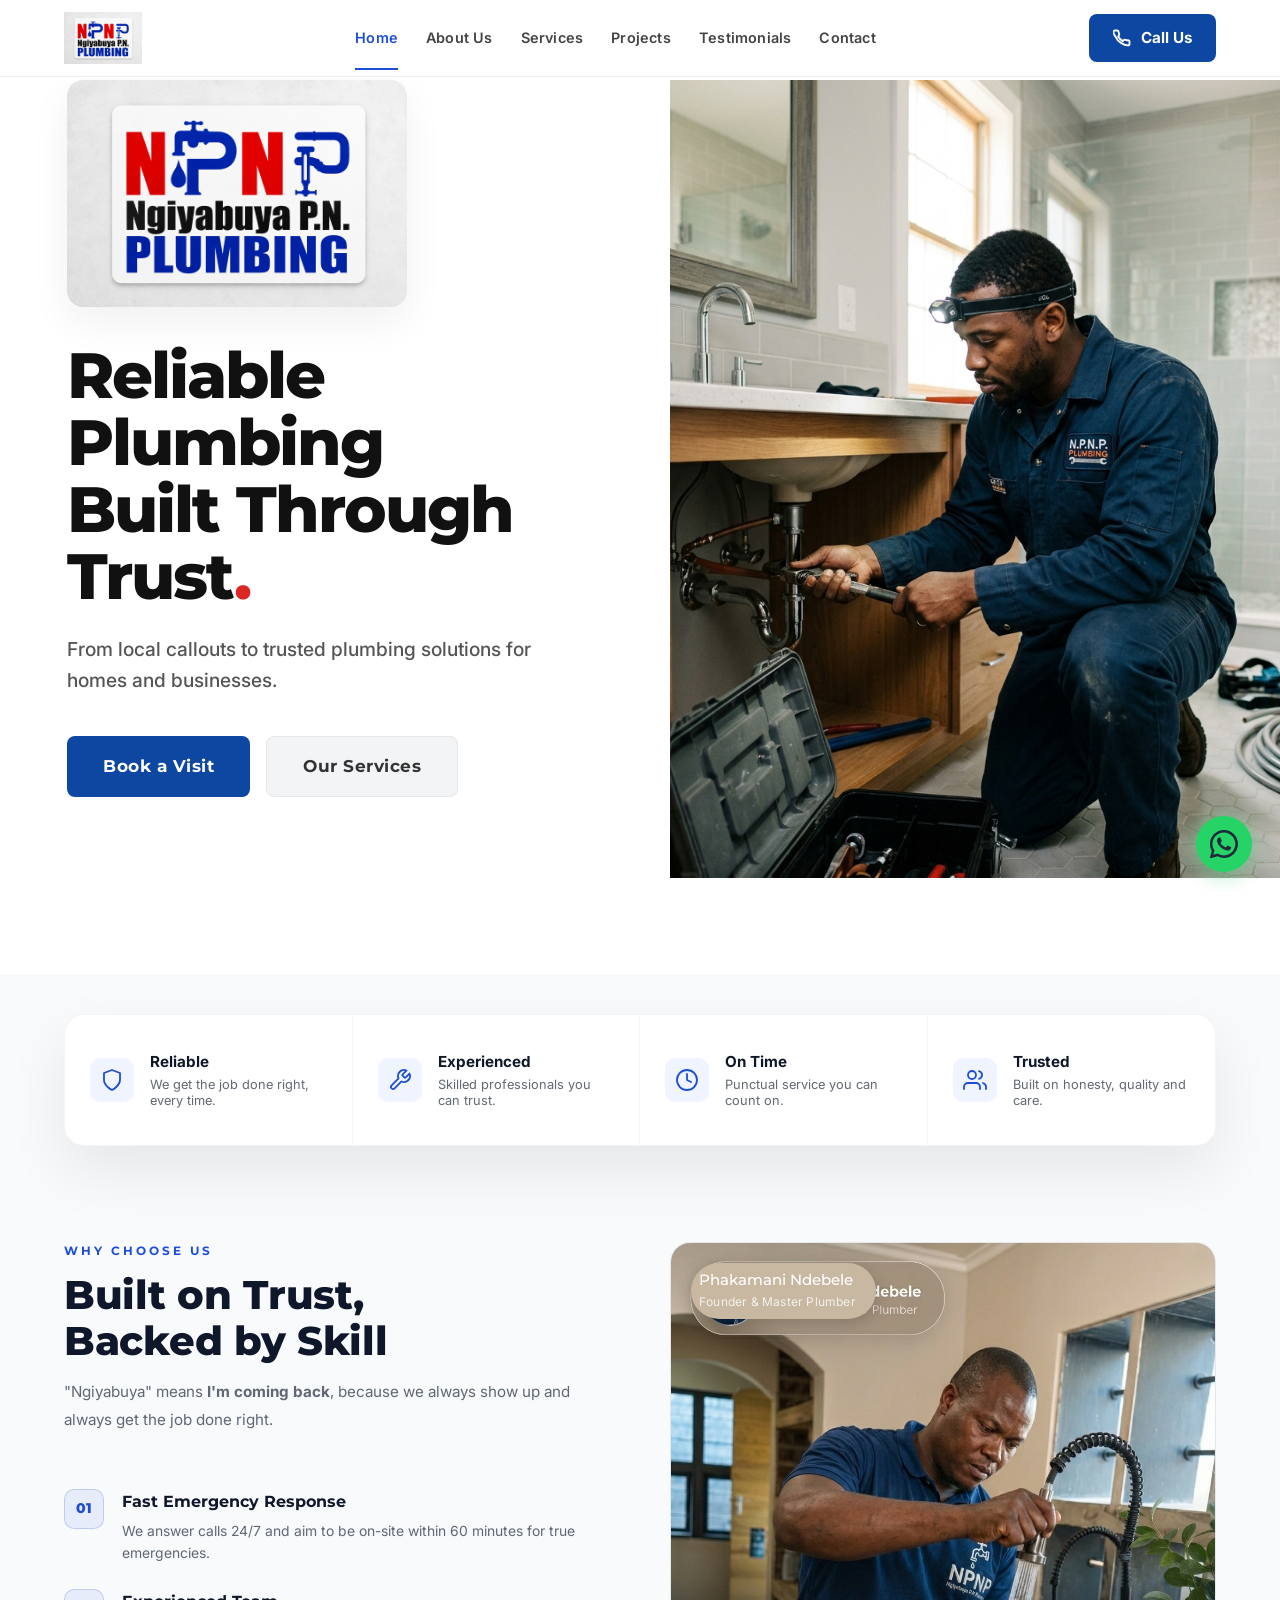
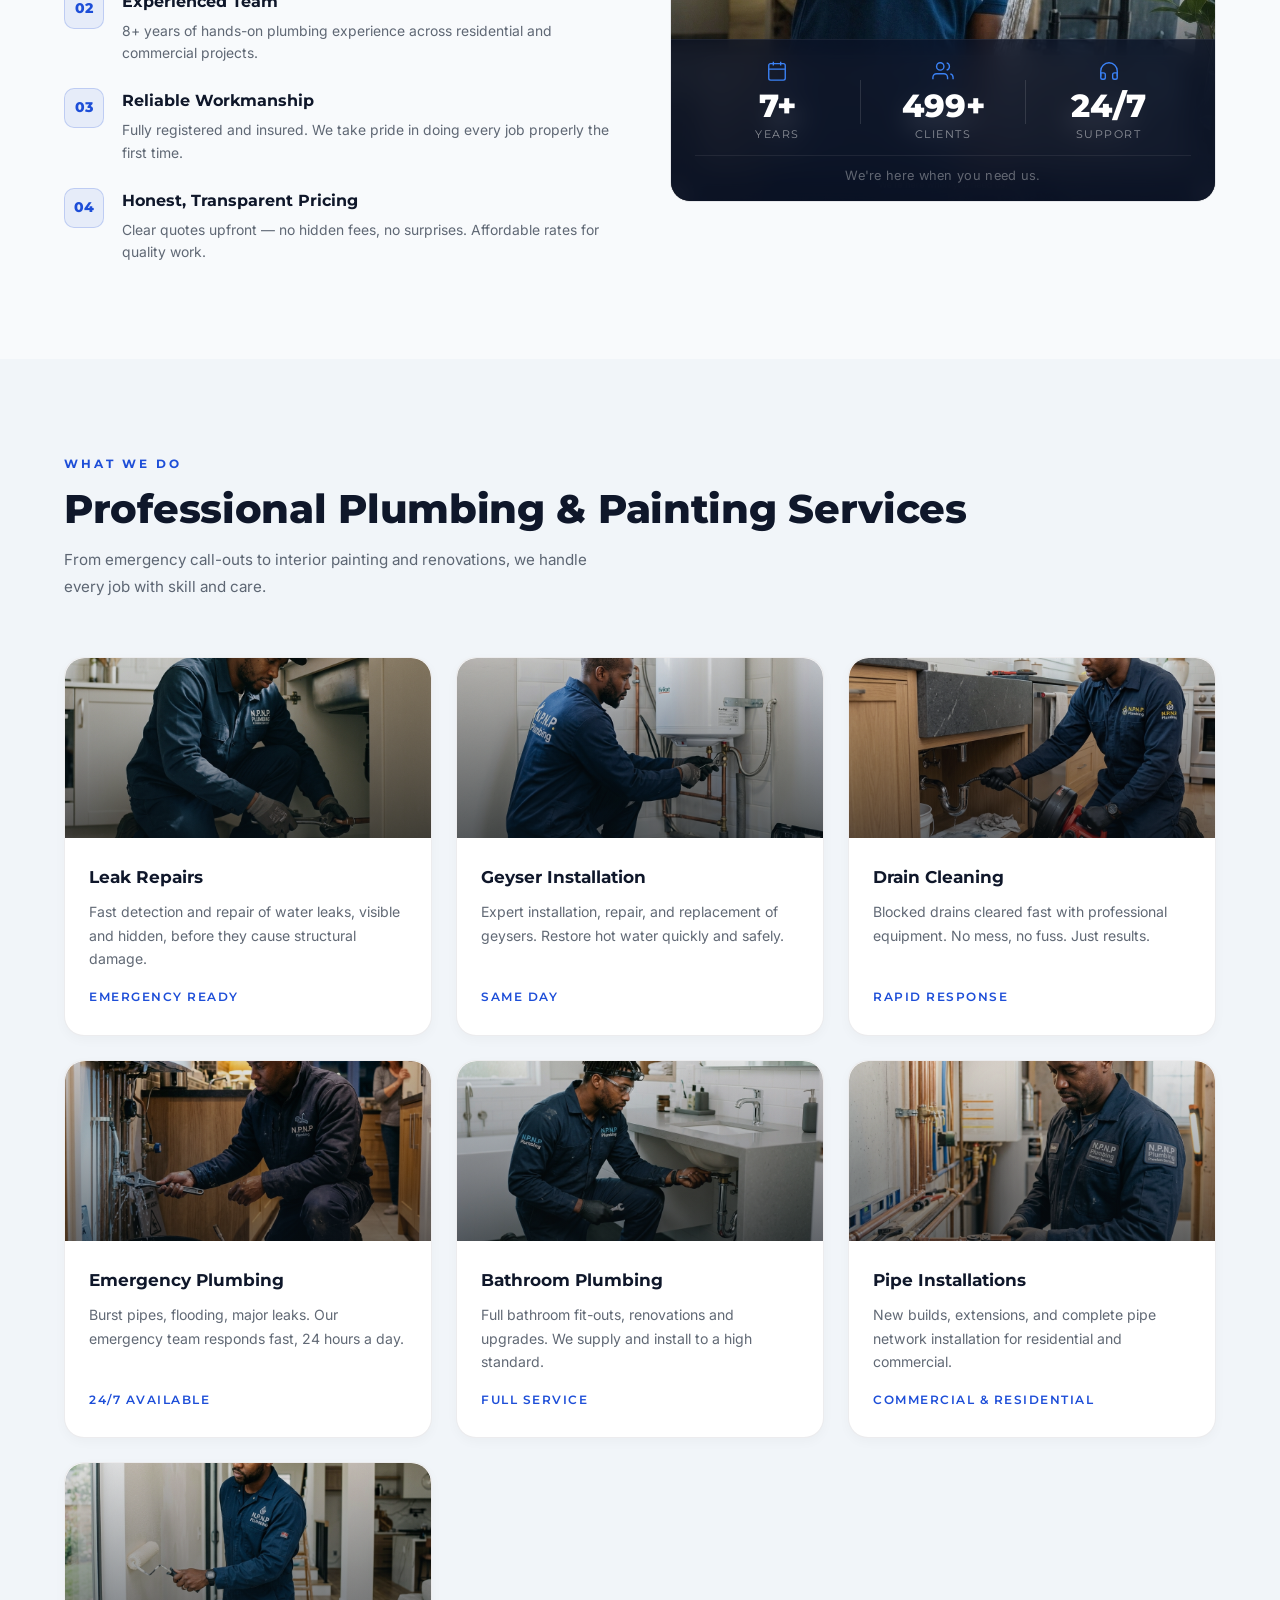
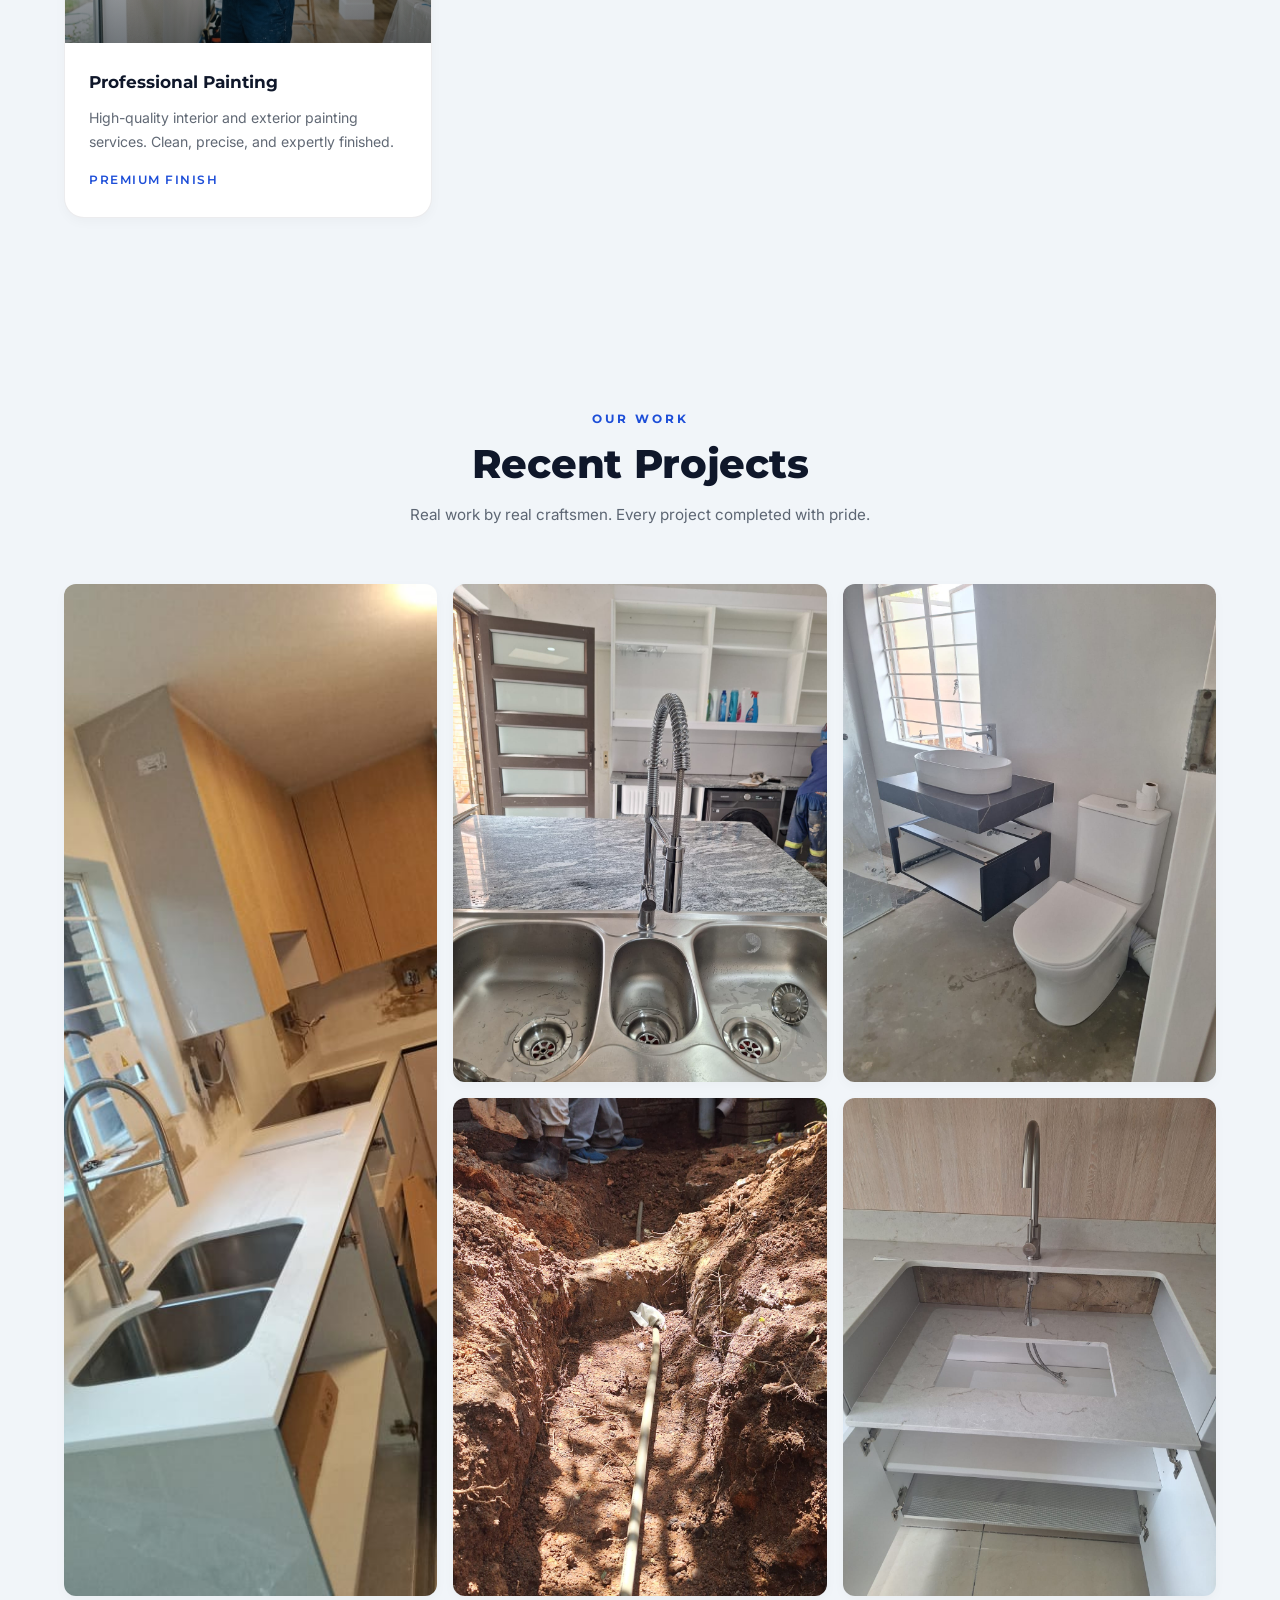
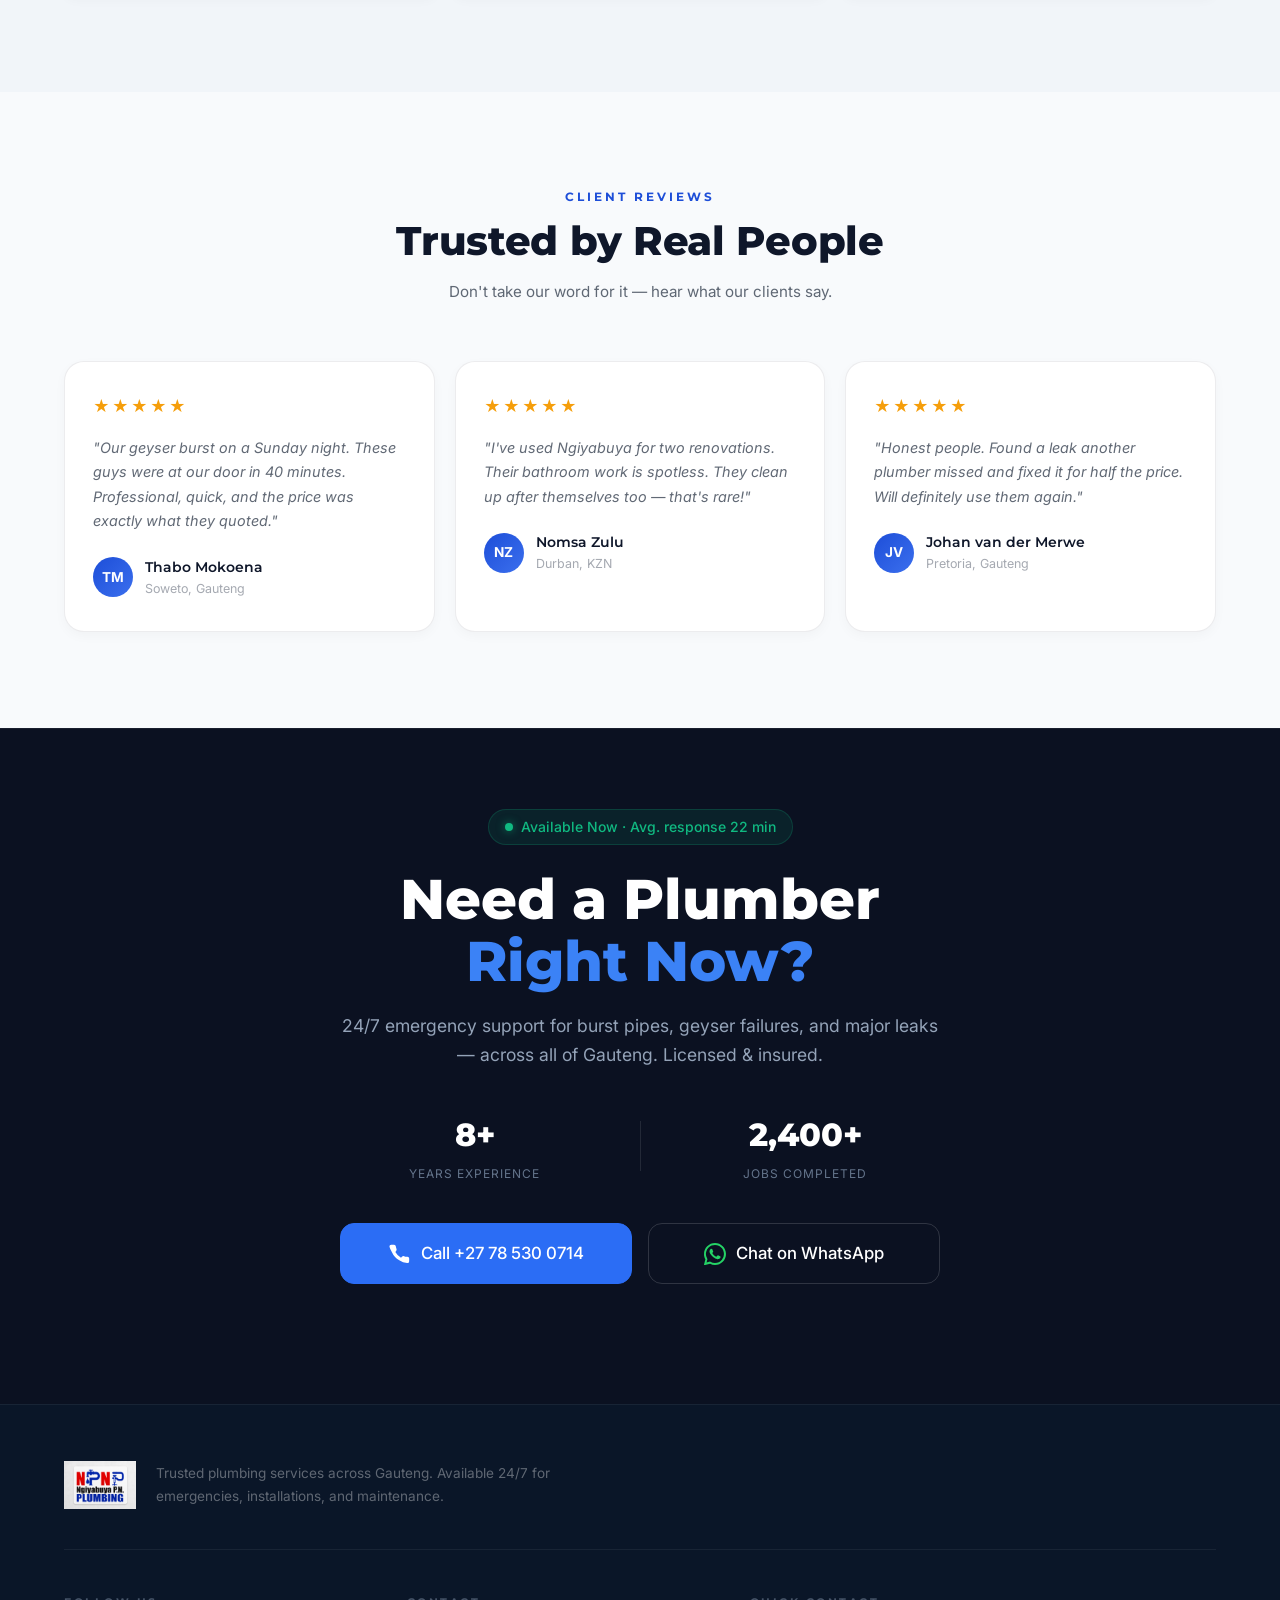
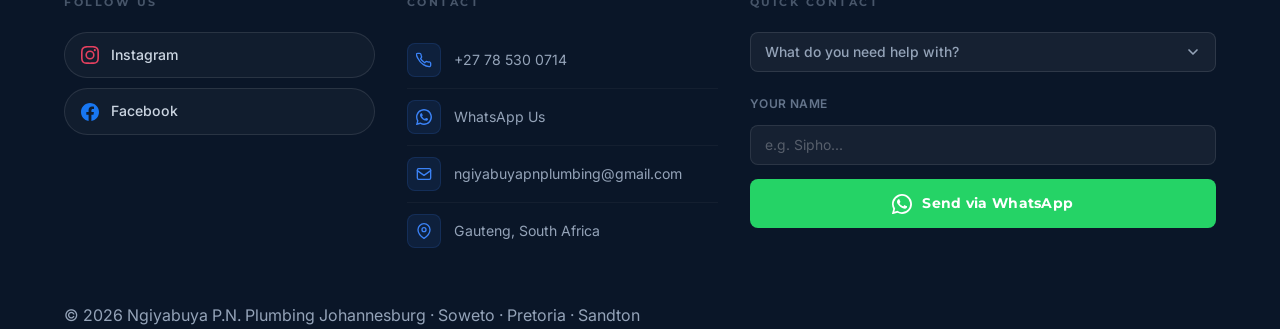
==== commit e97b218d: "Remove founder photo from card — text only" ====
--- a/index.html
+++ b/index.html
@@ -1,4 +1,4 @@
-<!DOCTYPE html>
+﻿<!DOCTYPE html>
 <html lang="en">
 <head>
 <meta charset="UTF-8">
@@ -155,9 +155,7 @@
           <img src="images/owner_new.jpg" alt="Phakamani Ndebele, Founder of Ngiyabuya P.N. Plumbing" loading="lazy">
           <div class="why-visual-fade"></div>
           <div class="owner-card">
-            <div class="owner-avatar-ring">
-              <img src="images/owner_new.jpg" alt="Phakamani Ndebele" class="owner-avatar-img">
-            </div>
+
             <div class="owner-card-text">
               <span class="owner-name">Phakamani Ndebele</span>
               <span class="owner-title">Founder &amp; Master Plumber</span>
--- a/style.css
+++ b/style.css
@@ -1,4 +1,4 @@
-@import url('https://fonts.googleapis.com/css2?family=Montserrat:wght@400;500;600;700;800;900&family=Inter:wght@300;400;500;600;700&display=swap');
+﻿@import url('https://fonts.googleapis.com/css2?family=Montserrat:wght@400;500;600;700;800;900&family=Inter:wght@300;400;500;600;700&display=swap');
 
 :root {
   --blue:       #1D4ED8;
@@ -394,7 +394,7 @@
 .why-visual-fade {
   position: absolute;
   inset: 0;
-  background: linear-gradient(to bottom, transparent 55%, rgba(5, 12, 30, 0.65) 100%);
+  background: linear-gradient(to bottom, transparent 60%, rgba(5, 12, 30, 0.5) 100%);
   pointer-events: none;
 }
 
@@ -469,39 +469,50 @@
   margin: 0;
 }
 
-/* Owner identity card — top of the why-visual image */
+/* Owner identity card — solid beige pill */
 .owner-card {
-  position:absolute; top:24px; left:24px;
-  display:flex; align-items:center; gap:12px;
-  background:rgba(255,255,255,.12); backdrop-filter:blur(20px);
-  -webkit-backdrop-filter:blur(20px);
-  border:1px solid rgba(255,255,255,.25); border-radius:60px;
-  padding:8px 18px 8px 8px;
-  box-shadow:0 4px 24px rgba(0,0,0,.25);
-  z-index:3;
+  position: absolute;
+  top: 20px;
+  left: 20px;
+  display: flex;
+  align-items: center;
+  gap: 12px;
+  background: #c8b8a2;
+  border-radius: 50px;
+  padding: 8px 20px 8px 8px;
+  box-shadow: 0 4px 16px rgba(0,0,0,.18);
+  z-index: 3;
+  border: none;
+  backdrop-filter: none;
+  -webkit-backdrop-filter: none;
 }
 .owner-avatar-ring {
   width: 52px;
   height: 52px;
   border-radius: 50%;
-  border: 2px solid rgba(255,255,255,.6);
   overflow: hidden;
   flex-shrink: 0;
+  border: none;
 }
 .owner-avatar-img {
   width: 100%;
   height: 100%;
   object-fit: cover;
-  object-position: top center;
-}
-.owner-card-text { display:flex; flex-direction:column; }
+  object-position: center top;
+}
+.owner-card-text { display: flex; flex-direction: column; gap: 2px; }
 .owner-name {
-  font-family:'Montserrat',sans-serif; font-weight:700;
-  font-size:.88rem; color:#fff; line-height:1.3;
+  font-family: 'Montserrat', sans-serif;
+  font-weight: 500;
+  font-size: 15px;
+  color: #ffffff;
+  line-height: 1.25;
 }
 .owner-title {
-  font-size:.72rem; color:rgba(255,255,255,.65);
-  letter-spacing:.5px;
+  font-size: 12px;
+  font-weight: 400;
+  color: rgba(255,255,255,0.8);
+  letter-spacing: .2px;
 }
 
 /* ══════════ GALLERY ══════════ */
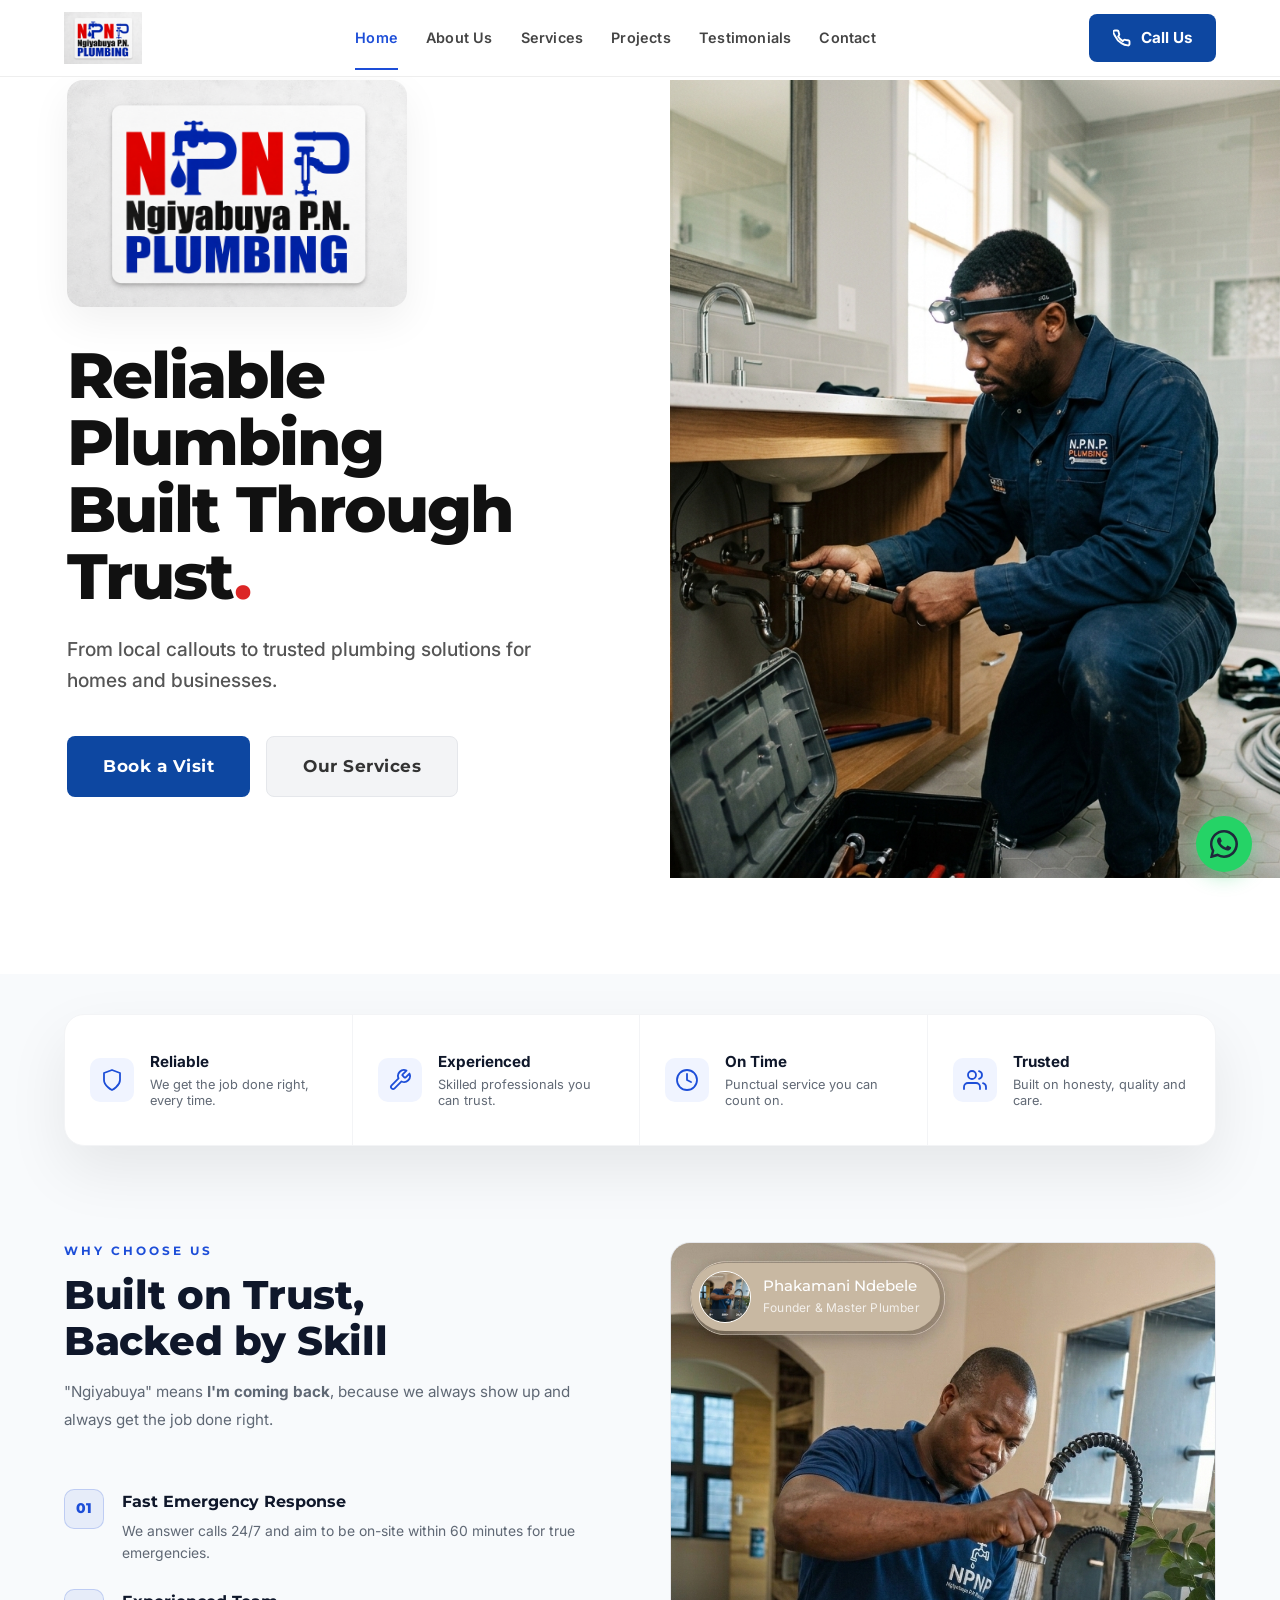
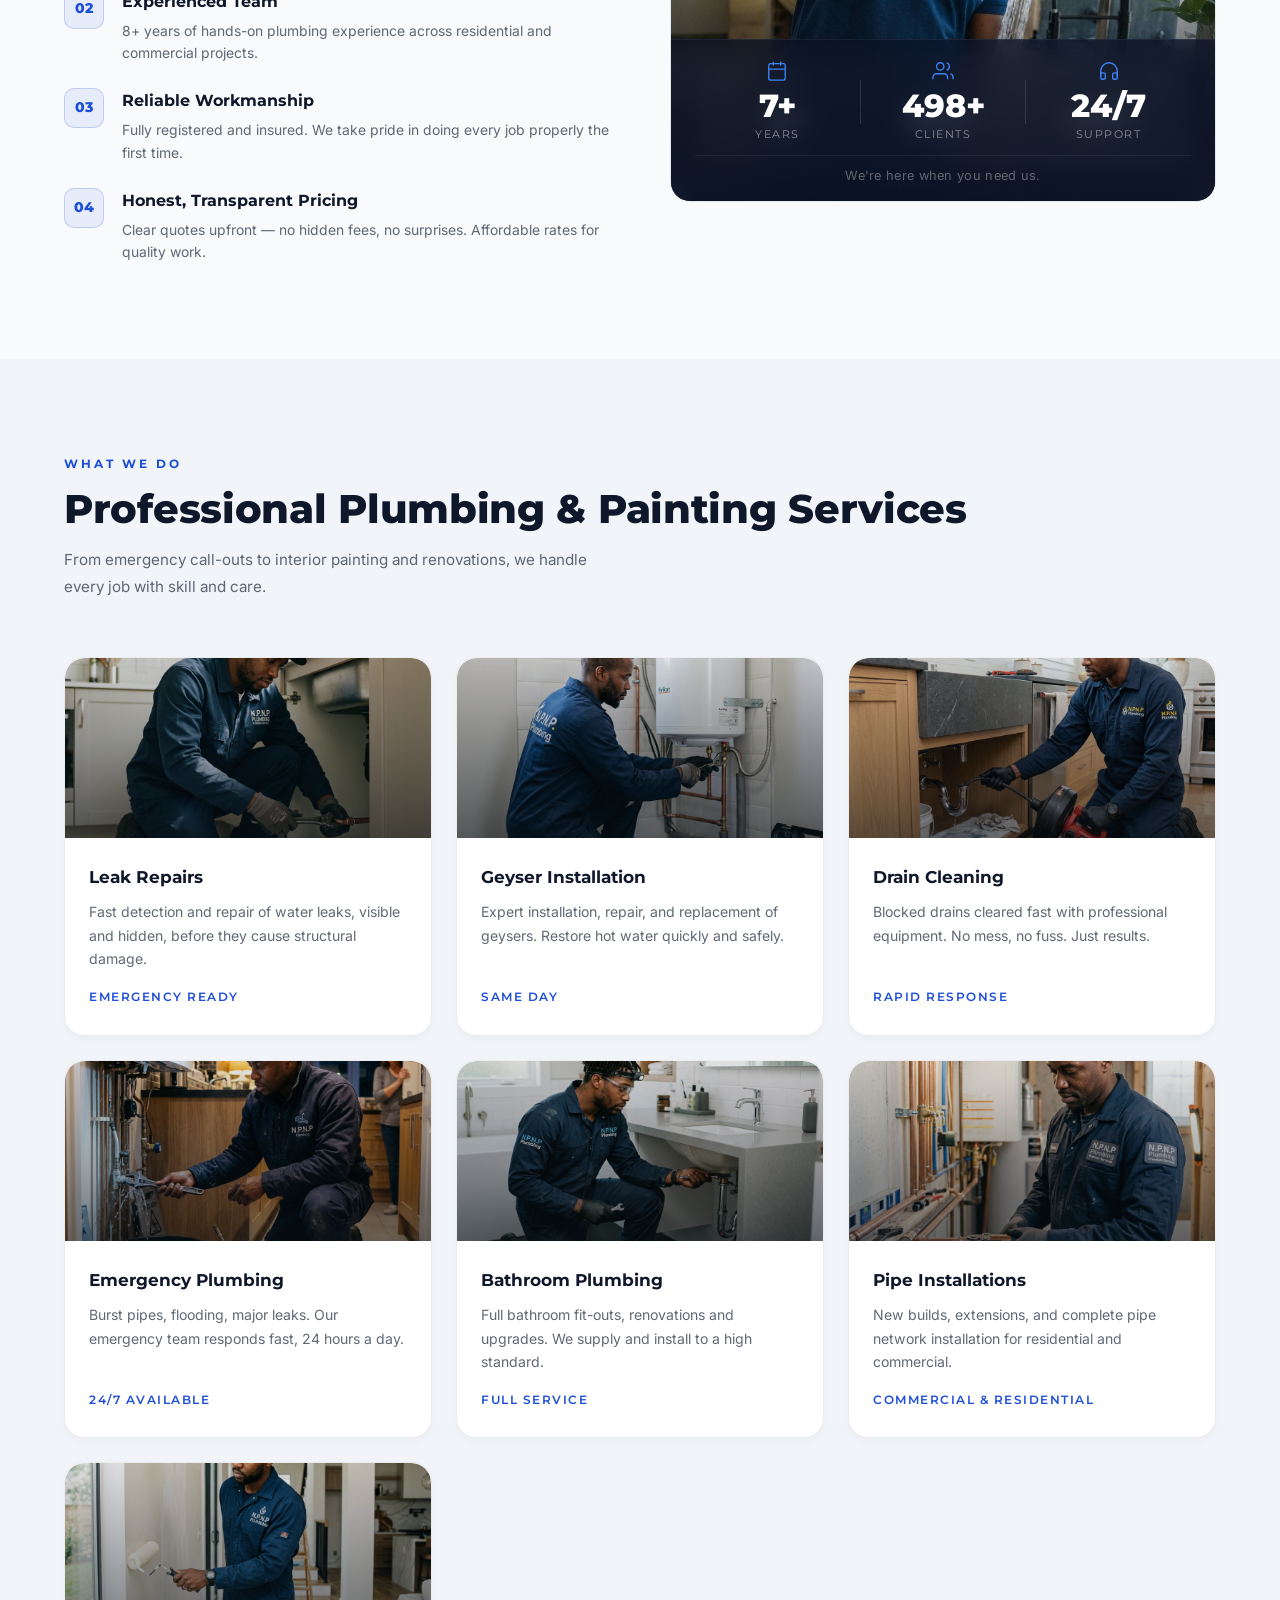
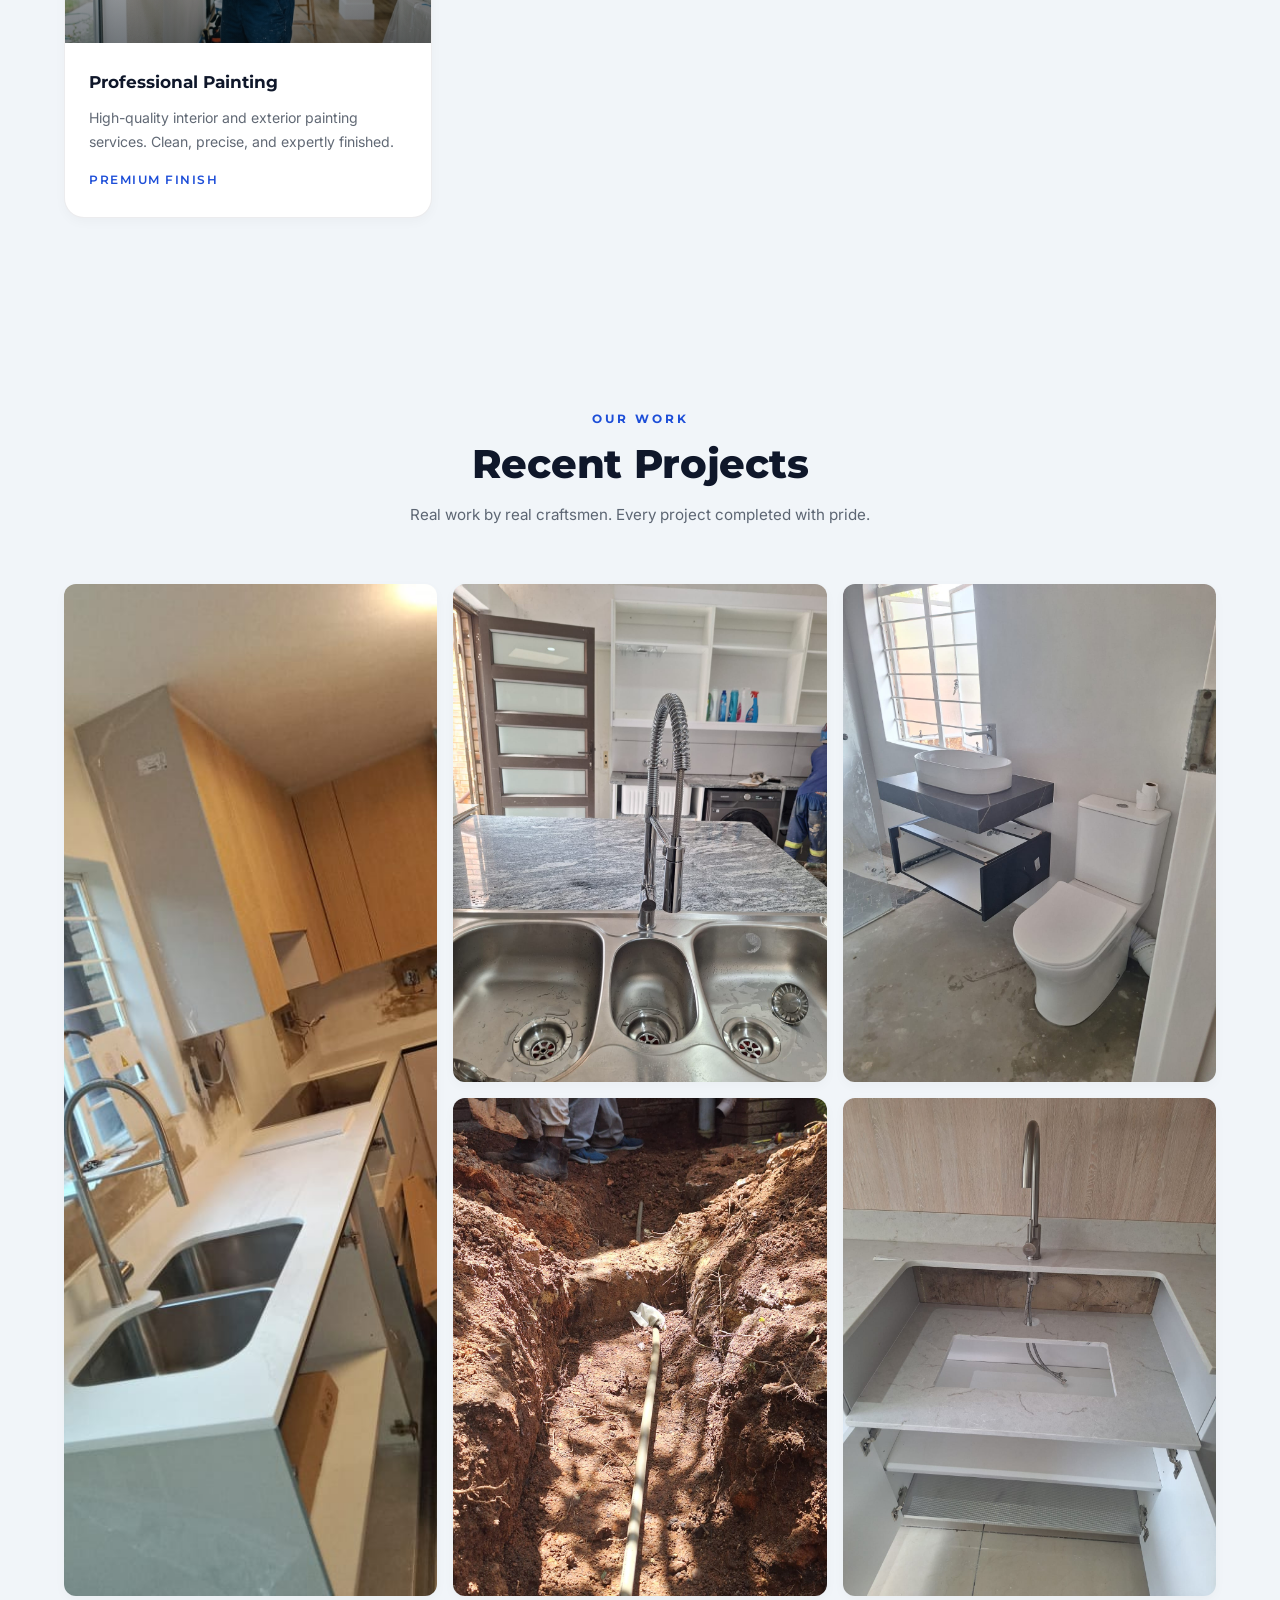
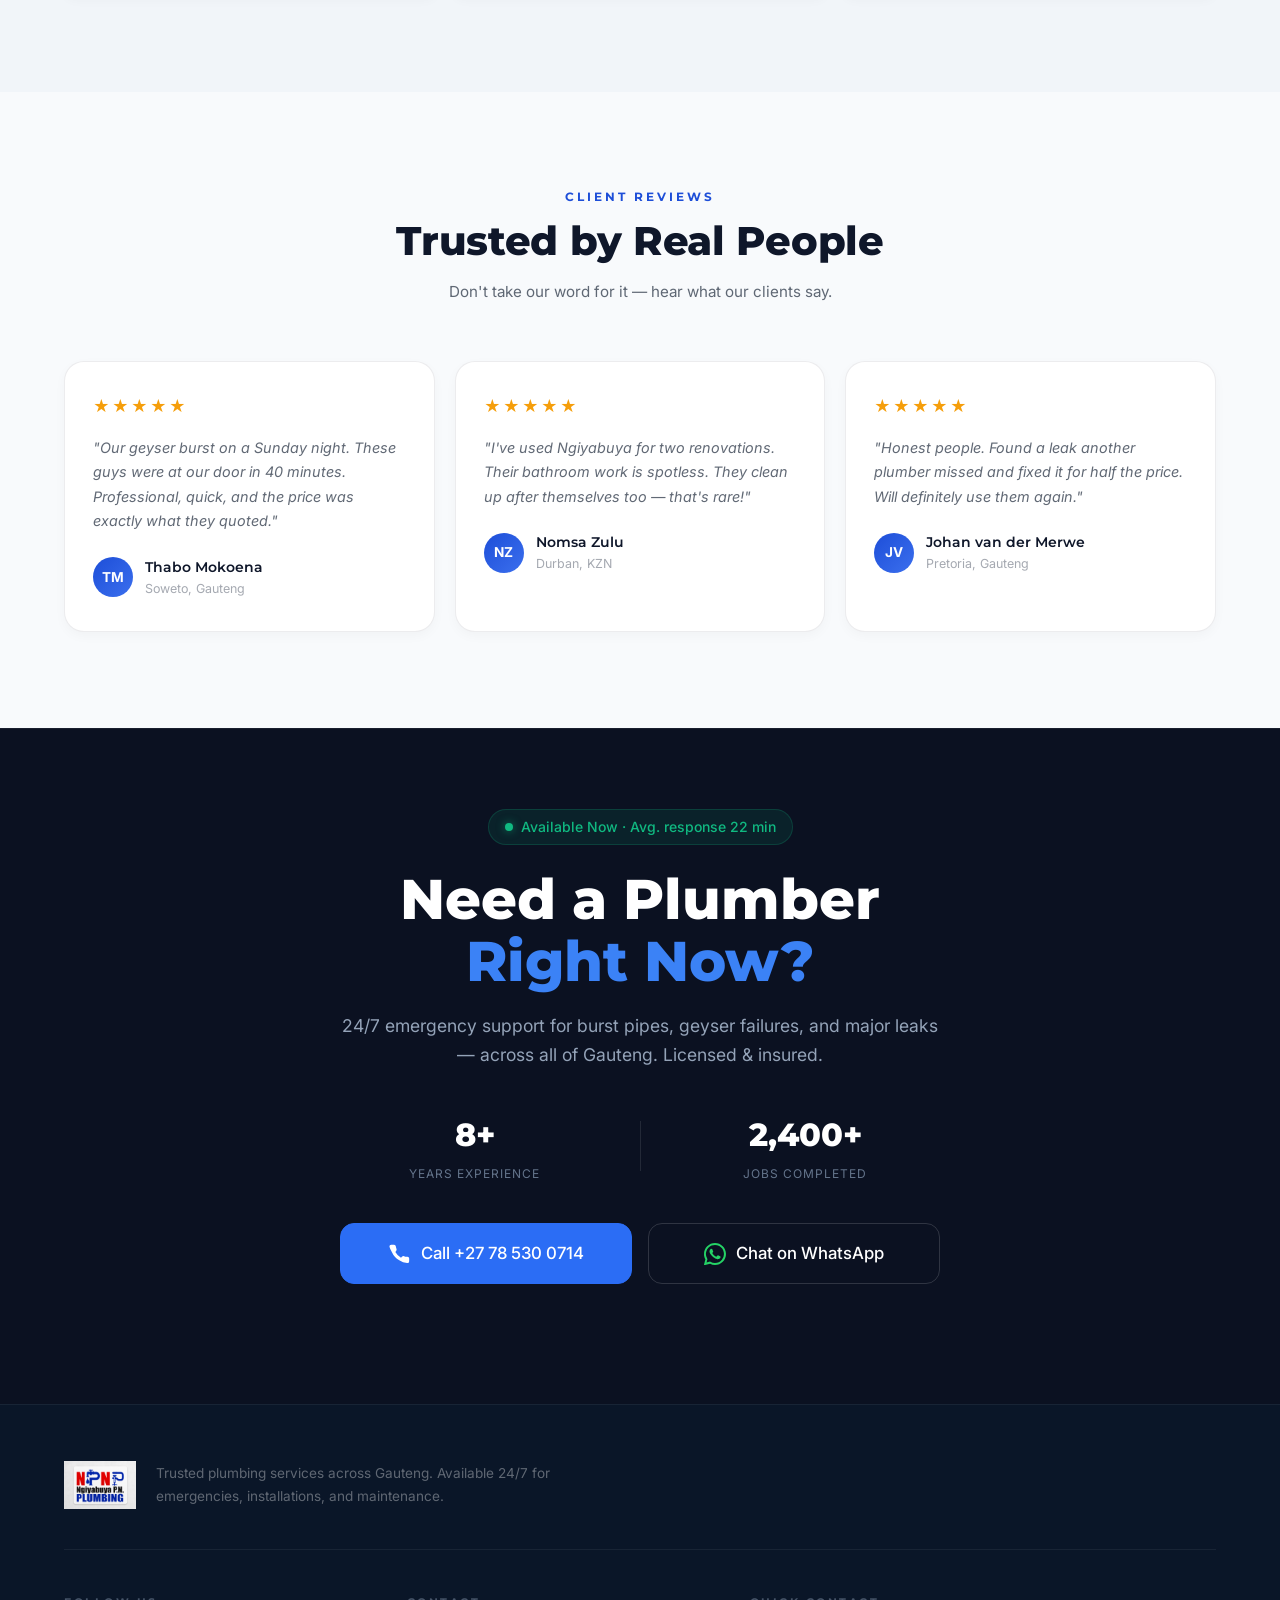
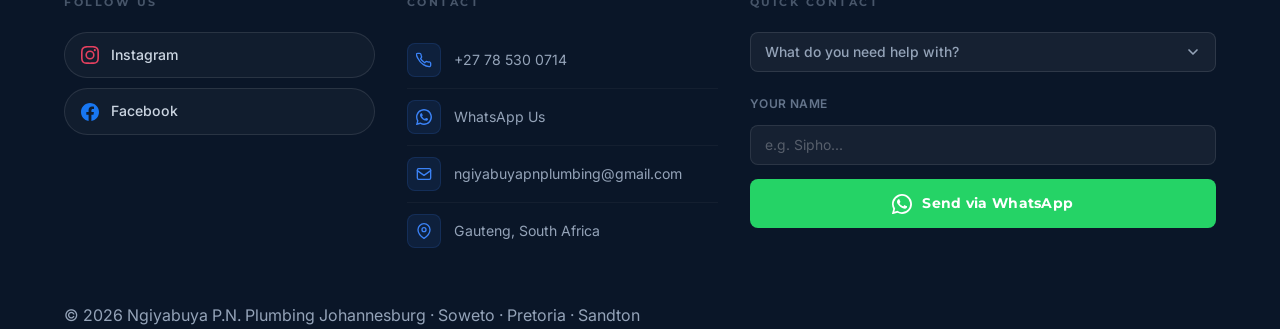
==== commit d89dc9f5: "Restore founder profile photo inside card to match layout screenshot" ====
--- a/index.html
+++ b/index.html
@@ -1,4 +1,4 @@
-﻿<!DOCTYPE html>
+<!DOCTYPE html>
 <html lang="en">
 <head>
 <meta charset="UTF-8">
@@ -155,7 +155,9 @@
           <img src="images/owner_new.jpg" alt="Phakamani Ndebele, Founder of Ngiyabuya P.N. Plumbing" loading="lazy">
           <div class="why-visual-fade"></div>
           <div class="owner-card">
-
+            <div class="owner-avatar-ring">
+              <img src="images/owner_new.jpg" alt="Phakamani Ndebele" class="owner-avatar-img">
+            </div>
             <div class="owner-card-text">
               <span class="owner-name">Phakamani Ndebele</span>
               <span class="owner-title">Founder &amp; Master Plumber</span>
--- a/style.css
+++ b/style.css
@@ -1,4 +1,4 @@
-﻿@import url('https://fonts.googleapis.com/css2?family=Montserrat:wght@400;500;600;700;800;900&family=Inter:wght@300;400;500;600;700&display=swap');
+@import url('https://fonts.googleapis.com/css2?family=Montserrat:wght@400;500;600;700;800;900&family=Inter:wght@300;400;500;600;700&display=swap');
 
 :root {
   --blue:       #1D4ED8;
@@ -492,7 +492,7 @@
   border-radius: 50%;
   overflow: hidden;
   flex-shrink: 0;
-  border: none;
+  border: 1.5px solid #ffffff;
 }
 .owner-avatar-img {
   width: 100%;
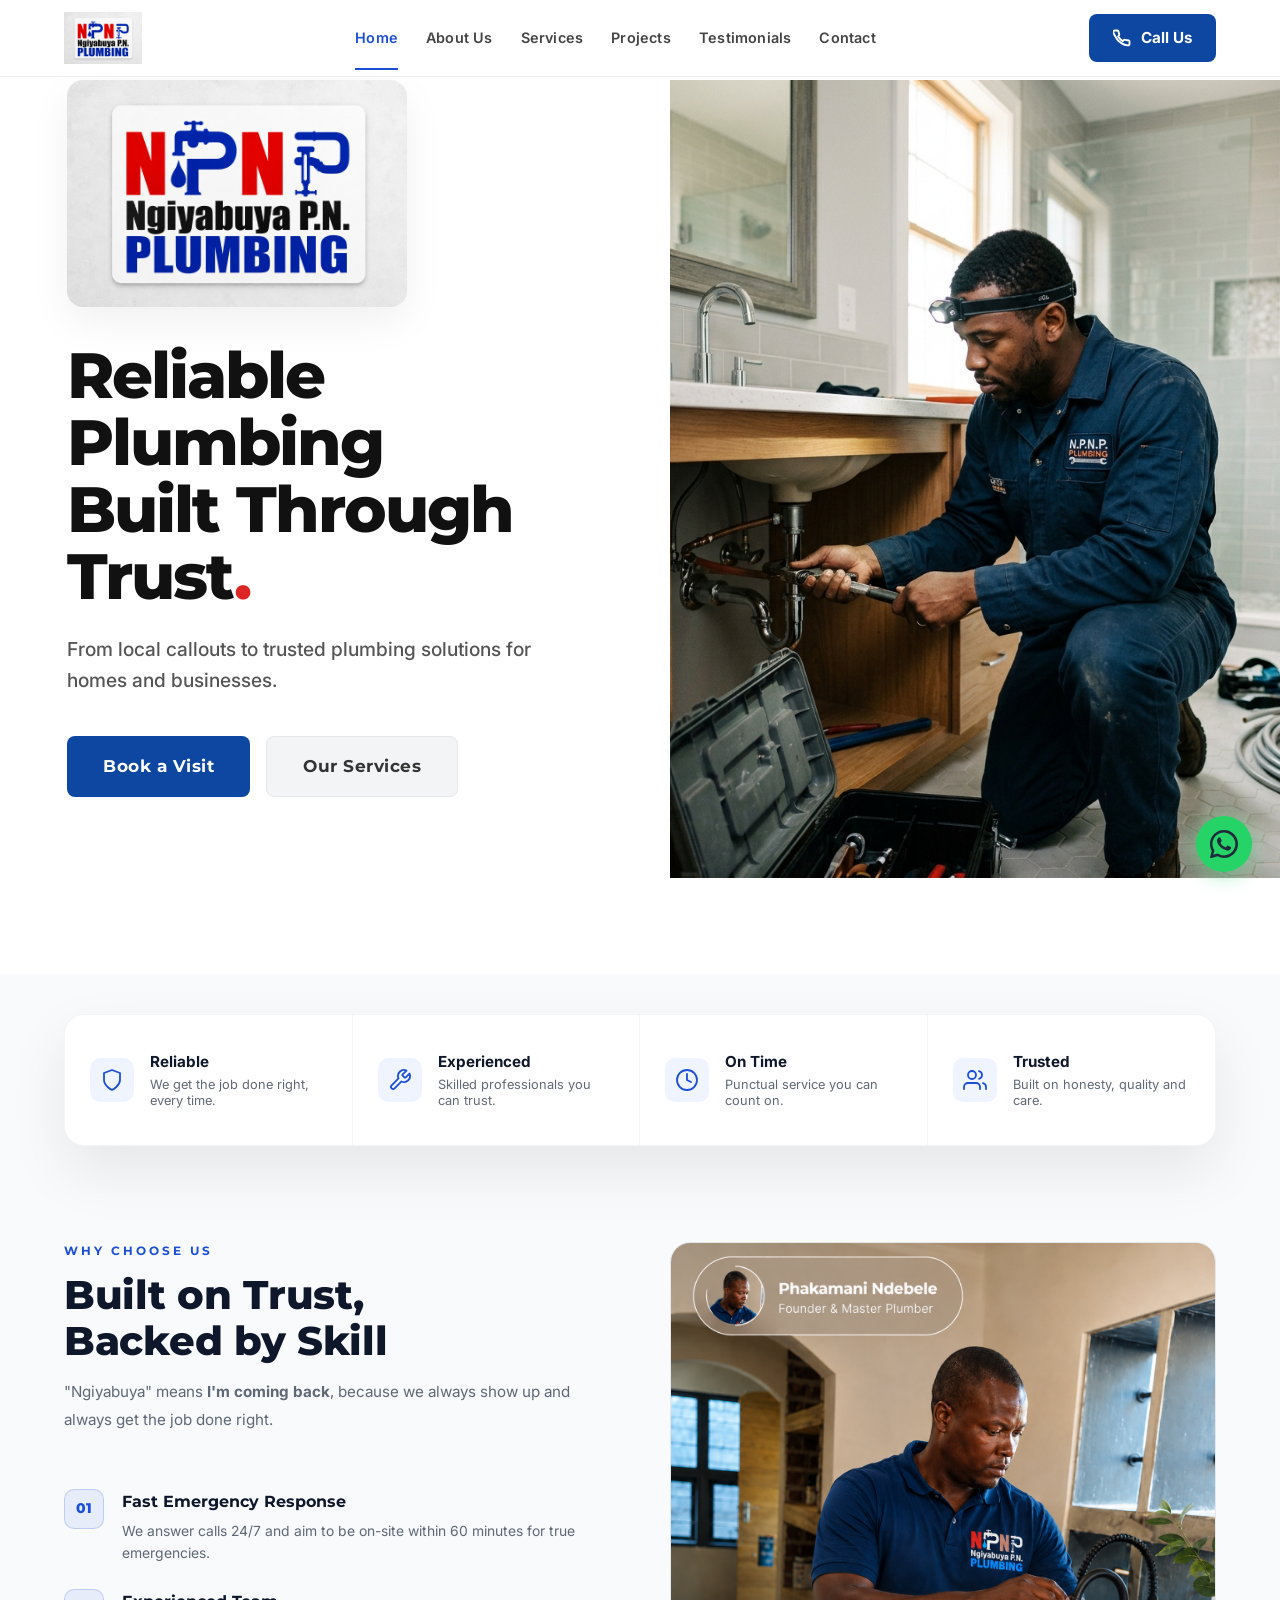
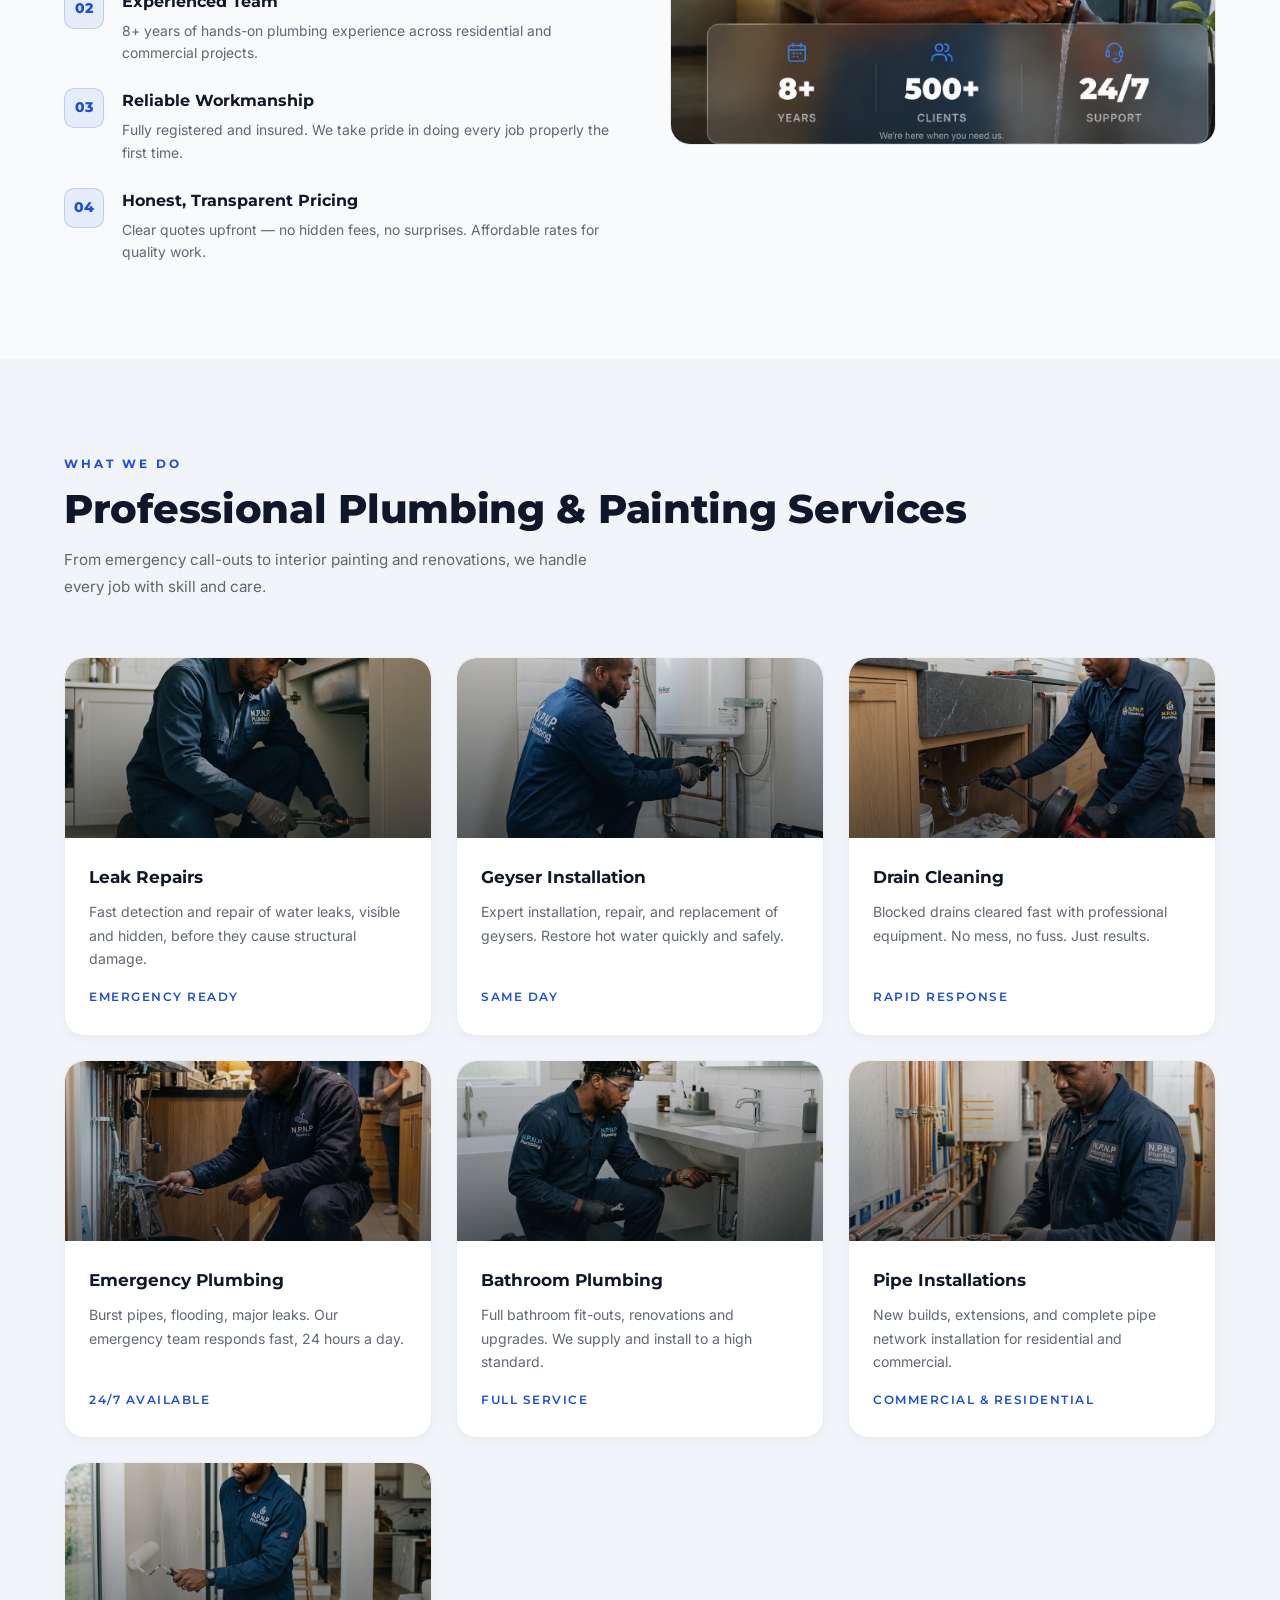
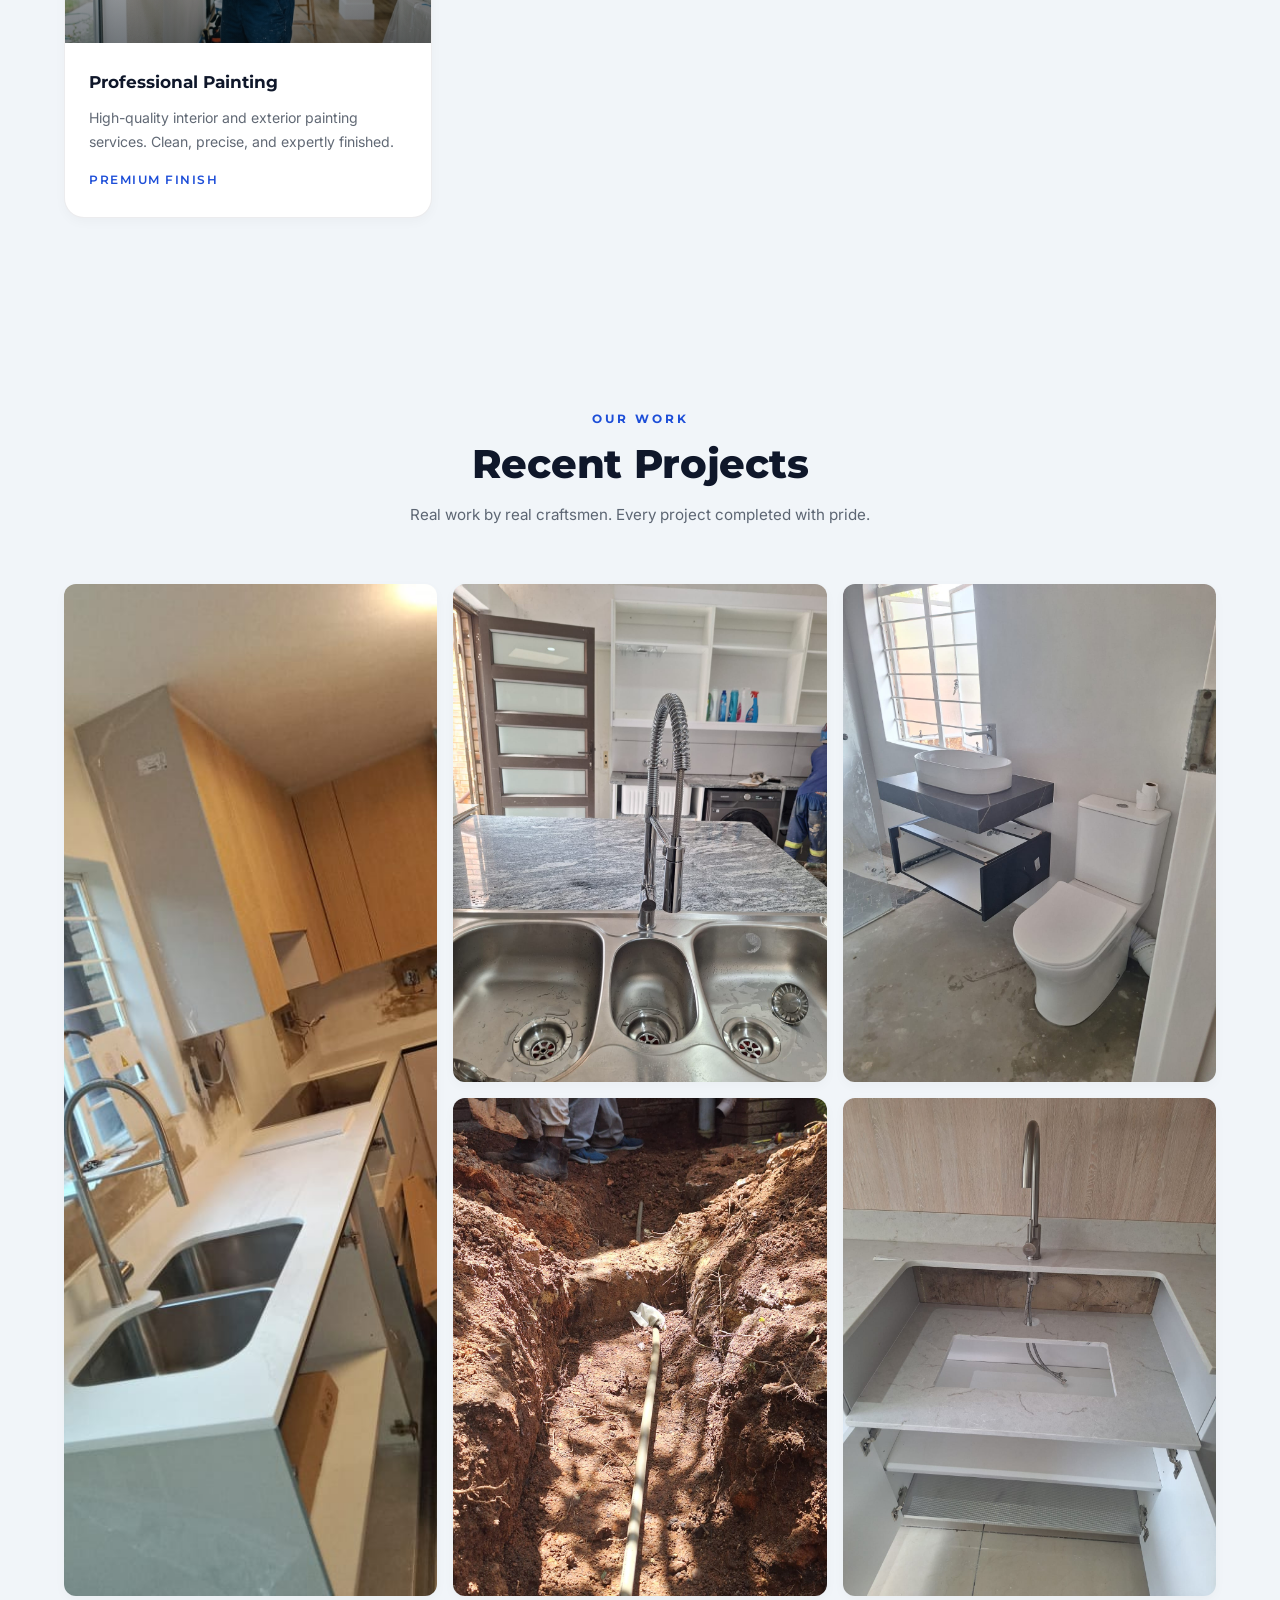
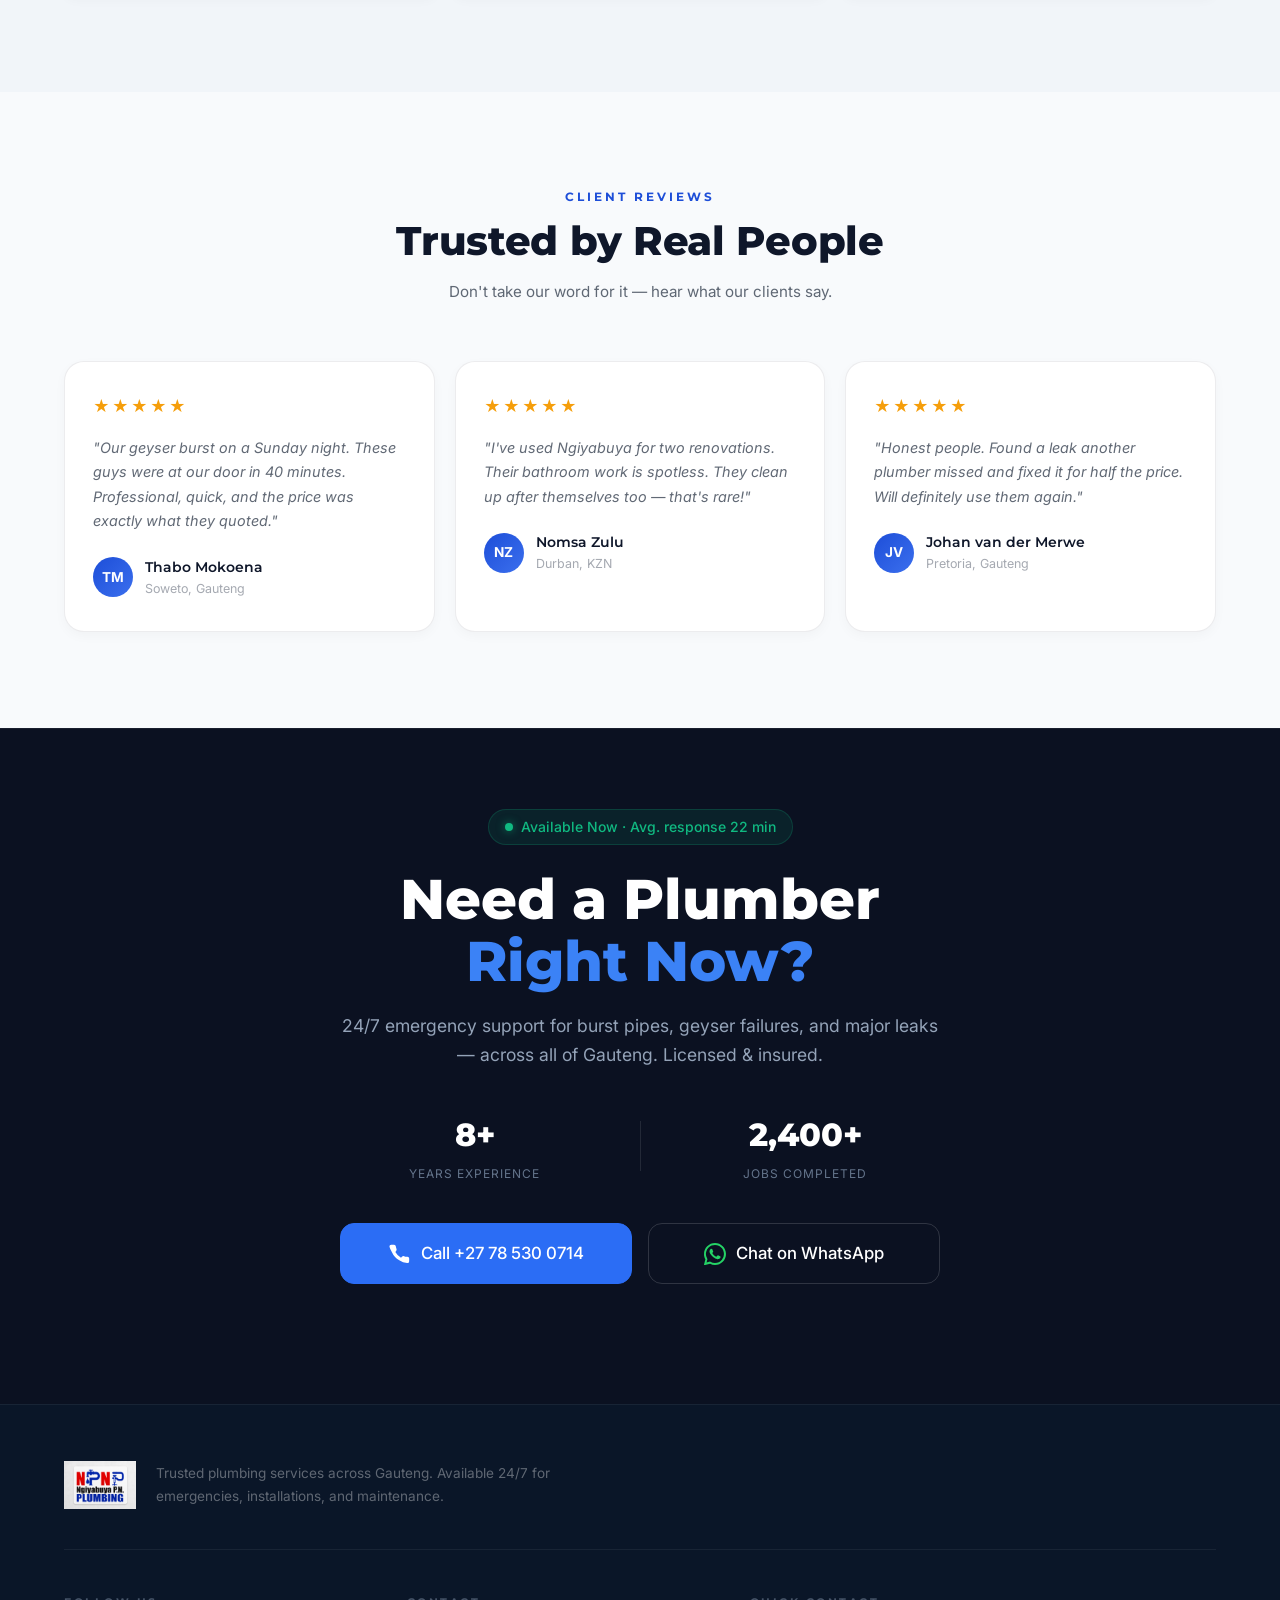
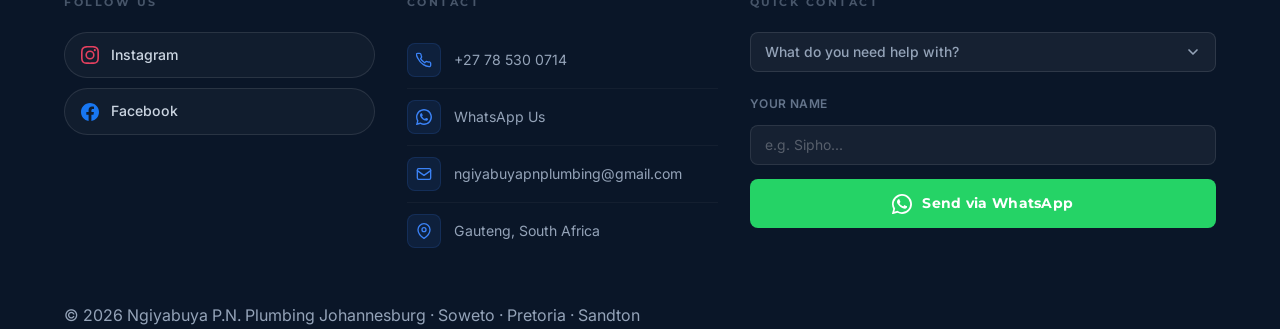
==== commit cf992a4c: "Update owner image, adjust styling, and remove stats overlay" ====
--- a/index.html
+++ b/index.html
@@ -152,40 +152,8 @@
       </div>
       <div class="why-visual-wrap reveal">
         <div class="why-visual">
-          <img src="images/owner_new.jpg" alt="Phakamani Ndebele, Founder of Ngiyabuya P.N. Plumbing" loading="lazy">
-          <div class="why-visual-fade"></div>
-          <div class="owner-card">
-            <div class="owner-avatar-ring">
-              <img src="images/owner_new.jpg" alt="Phakamani Ndebele" class="owner-avatar-img">
-            </div>
-            <div class="owner-card-text">
-              <span class="owner-name">Phakamani Ndebele</span>
-              <span class="owner-title">Founder &amp; Master Plumber</span>
-            </div>
-          </div>
-          <!-- Animated stats overlay (replaces baked-in stats in photo) -->
-          <div class="why-stats-overlay">
-            <div class="why-stats-inner">
-              <div class="why-stat-item">
-                <svg viewBox="0 0 24 24" fill="none" stroke="currentColor" stroke-width="1.5" width="22" height="22"><rect x="3" y="4" width="18" height="18" rx="2"/><path d="M16 2v4M8 2v4M3 10h18"/></svg>
-                <strong class="count-up" data-count="8" data-suffix="+">0+</strong>
-                <span>YEARS</span>
-              </div>
-              <div class="why-stat-divider"></div>
-              <div class="why-stat-item">
-                <svg viewBox="0 0 24 24" fill="none" stroke="currentColor" stroke-width="1.5" width="22" height="22"><path d="M17 21v-2a4 4 0 00-4-4H5a4 4 0 00-4 4v2"/><circle cx="9" cy="7" r="4"/><path d="M23 21v-2a4 4 0 00-3-3.87M16 3.13a4 4 0 010 7.75"/></svg>
-                <strong class="count-up" data-count="500" data-suffix="+">0+</strong>
-                <span>CLIENTS</span>
-              </div>
-              <div class="why-stat-divider"></div>
-              <div class="why-stat-item">
-                <svg viewBox="0 0 24 24" fill="none" stroke="currentColor" stroke-width="1.5" width="22" height="22"><path d="M3 18v-6a9 9 0 0118 0v6"/><path d="M21 19a2 2 0 01-2 2h-1a2 2 0 01-2-2v-3a2 2 0 012-2h3zM3 19a2 2 0 002 2h1a2 2 0 002-2v-3a2 2 0 00-2-2H3z"/></svg>
-                <strong>24/7</strong>
-                <span>SUPPORT</span>
-              </div>
-            </div>
-            <p class="why-stats-tagline">We're here when you need us.</p>
-          </div>
+          <img src="images/owner.png" alt="Phakamani Ndebele, Founder of Ngiyabuya P.N. Plumbing" loading="lazy">
+
         </div>
       </div>
     </div>
--- a/style.css
+++ b/style.css
@@ -37,7 +37,7 @@
 button { border:none; background:none; cursor:pointer; font-family:inherit; }
 .container { width:90%; max-width:1180px; margin:0 auto; }
 
-/* ── Buttons ── */
+/* ÔöÇÔöÇ Buttons ÔöÇÔöÇ */
 .btn {
   display:inline-flex; align-items:center; gap:8px;
   padding:13px 30px; border-radius:50px; font-weight:600;
@@ -52,14 +52,14 @@
 .btn-ghost { border-color:rgba(29,78,216,.25); color:var(--blue); background:var(--blue-dim); }
 .btn-ghost:hover { background:rgba(29,78,216,.15); transform:translateY(-2px); }
 
-/* ── Reveal ── */
+/* ÔöÇÔöÇ Reveal ÔöÇÔöÇ */
 .reveal { opacity:0; transform:translateY(28px); transition:opacity .7s var(--ease), transform .7s var(--ease); }
 .reveal.in { opacity:1; transform:none; }
 
 
-/* ══════════ MOBILE AVAILABILITY BADGE ══════════ */
+/* ÔòÉÔòÉÔòÉÔòÉÔòÉÔòÉÔòÉÔòÉÔòÉÔòÉ MOBILE AVAILABILITY BADGE ÔòÉÔòÉÔòÉÔòÉÔòÉÔòÉÔòÉÔòÉÔòÉÔòÉ */
 .nav-avail-badge {
-  display: none; /* hidden on desktop — shown only via mobile media query */
+  display: none; /* hidden on desktop ÔÇö shown only via mobile media query */
   align-items: center;
   gap: 6px;
   padding: 5px 11px 5px 8px;
@@ -107,7 +107,7 @@
   70%  { transform: scale(2.4); opacity: 0;  }
   100% { transform: scale(2.4); opacity: 0;  }
 }
-/* ══════════ NAV ══════════ */
+/* ÔòÉÔòÉÔòÉÔòÉÔòÉÔòÉÔòÉÔòÉÔòÉÔòÉ NAV ÔòÉÔòÉÔòÉÔòÉÔòÉÔòÉÔòÉÔòÉÔòÉÔòÉ */
 #nav {
   position:fixed; top:0; left:0; right:0; z-index:200;
   padding:12px 0;
@@ -153,7 +153,7 @@
 .hamburger.open span:nth-child(2) { opacity:0; }
 .hamburger.open span:nth-child(3) { transform:rotate(-45deg) translate(5px,-5px); }
 
-/* ══════════ HERO ══════════ */
+/* ÔòÉÔòÉÔòÉÔòÉÔòÉÔòÉÔòÉÔòÉÔòÉÔòÉ HERO ÔòÉÔòÉÔòÉÔòÉÔòÉÔòÉÔòÉÔòÉÔòÉÔòÉ */
 #hero {
   min-height: 80vh;
   display: flex;
@@ -235,7 +235,7 @@
   object-position: center;
 }
 
-/* ── Features Bar ── */
+/* ÔöÇÔöÇ Features Bar ÔöÇÔöÇ */
 .features-bar {
   position: relative;
   display: grid;
@@ -295,7 +295,7 @@
 
 
 
-/* ══════════ SECTION SHARED ══════════ */
+/* ÔòÉÔòÉÔòÉÔòÉÔòÉÔòÉÔòÉÔòÉÔòÉÔòÉ SECTION SHARED ÔòÉÔòÉÔòÉÔòÉÔòÉÔòÉÔòÉÔòÉÔòÉÔòÉ */
 section { padding:96px 0; }
 .section-label {
   font-family:'Montserrat',sans-serif; font-size:.72rem;
@@ -313,7 +313,7 @@
 .section-head.center { text-align:center; }
 .section-head.center .section-sub { margin:0 auto; }
 
-/* ══════════ SERVICES ══════════ */
+/* ÔòÉÔòÉÔòÉÔòÉÔòÉÔòÉÔòÉÔòÉÔòÉÔòÉ SERVICES ÔòÉÔòÉÔòÉÔòÉÔòÉÔòÉÔòÉÔòÉÔòÉÔòÉ */
 #services { background:var(--bg2); }
 .services-grid { display:grid; grid-template-columns:repeat(3,1fr); gap:24px; }
 .svc-card {
@@ -350,11 +350,11 @@
   color:var(--blue); font-family:'Montserrat',sans-serif;
 }
 
-/* ══════════ ABOUT US ══════════ */
+/* ÔòÉÔòÉÔòÉÔòÉÔòÉÔòÉÔòÉÔòÉÔòÉÔòÉ ABOUT US ÔòÉÔòÉÔòÉÔòÉÔòÉÔòÉÔòÉÔòÉÔòÉÔòÉ */
 #about { background:var(--bg); }
 .why-grid {
   display:grid; grid-template-columns:1fr 1fr;
-  gap:60px; align-items:start;
+  gap:60px; align-items:stretch;
 }
 .why-list { display:flex; flex-direction:column; gap:24px; }
 .why-item { display:flex; gap:18px; align-items:flex-start; }
@@ -367,7 +367,7 @@
 }
 .why-item h4 { font-family:'Montserrat',sans-serif; font-weight:700; font-size:.98rem; margin-bottom:6px; color:var(--navy); }
 .why-item p { color:var(--text60); font-size:.87rem; line-height:1.6; }
-/* ══ About Visual Column ══ */
+/* ÔòÉÔòÉ About Visual Column ÔòÉÔòÉ */
 .why-visual-wrap {
   display: flex;
   flex-direction: column;
@@ -378,15 +378,13 @@
   position: relative;
   border-radius: 20px;
   overflow: hidden;
-  height: 560px;
+  height: auto;
   border: 1px solid var(--border);
 }
 
 .why-visual img {
   width: 100%;
-  height: 100%;
-  object-fit: cover;
-  object-position: center top;
+  height: auto;
   display: block;
 }
 
@@ -400,19 +398,16 @@
 
 .why-visual-overlay { display: none; }
 
-/* Animated stats overlay — sits at the bottom of the image */
+/* Animated stats overlay ÔÇö sits at the bottom of the image */
 .why-stats-overlay {
   position: absolute;
   bottom: 0;
   left: 0;
   right: 0;
-  background: rgba(10, 18, 40, 0.72);
-  backdrop-filter: blur(12px);
-  -webkit-backdrop-filter: blur(12px);
-  border-top: 1px solid rgba(255,255,255,0.06);
   padding: 20px 24px 14px;
   z-index: 4;
   border-radius: 0 0 0 0;
+  text-shadow: 0 2px 8px rgba(0, 0, 0, 0.8);
 }
 
 .why-stats-inner {
@@ -462,14 +457,13 @@
 .why-stats-tagline {
   text-align: center;
   font-size: 0.8rem;
-  color: rgba(255,255,255,0.35);
+  color: rgba(255,255,255,0.7);
   letter-spacing: 0.3px;
-  border-top: 1px solid rgba(255,255,255,0.07);
   padding-top: 10px;
   margin: 0;
 }
 
-/* Owner identity card — solid beige pill */
+/* Owner identity card ÔÇö solid beige pill */
 .owner-card {
   position: absolute;
   top: 20px;
@@ -515,7 +509,7 @@
   letter-spacing: .2px;
 }
 
-/* ══════════ GALLERY ══════════ */
+/* ÔòÉÔòÉÔòÉÔòÉÔòÉÔòÉÔòÉÔòÉÔòÉÔòÉ GALLERY ÔòÉÔòÉÔòÉÔòÉÔòÉÔòÉÔòÉÔòÉÔòÉÔòÉ */
 #gallery { background:var(--bg2); }
 .gallery-grid { display:grid; grid-template-columns:repeat(3,1fr); grid-template-rows:auto auto; gap:16px; }
 .gal-item { border-radius:var(--r); overflow:hidden; position:relative; cursor:pointer; box-shadow:var(--shadow-sm); }
@@ -538,7 +532,7 @@
 .gal-item:nth-child(1) { min-height:380px; }
 .gal-item:nth-child(n+2) { min-height:180px; }
 
-/* ══════════ TESTIMONIALS ══════════ */
+/* ÔòÉÔòÉÔòÉÔòÉÔòÉÔòÉÔòÉÔòÉÔòÉÔòÉ TESTIMONIALS ÔòÉÔòÉÔòÉÔòÉÔòÉÔòÉÔòÉÔòÉÔòÉÔòÉ */
 #testimonials { background:var(--bg); }
 .reviews-grid { display:grid; grid-template-columns:repeat(3,1fr); gap:20px; }
 .review-card {
@@ -559,7 +553,7 @@
 .review-name { font-weight:600; font-size:.9rem; font-family:'Montserrat',sans-serif; color:var(--navy); }
 .review-loc { font-size:.78rem; color:var(--text35); }
 
-/* ══════════ EMERGENCY CTA ══════════ */
+/* ÔòÉÔòÉÔòÉÔòÉÔòÉÔòÉÔòÉÔòÉÔòÉÔòÉ EMERGENCY CTA ÔòÉÔòÉÔòÉÔòÉÔòÉÔòÉÔòÉÔòÉÔòÉÔòÉ */
 #emergency {
   background-color: #0b1121;
   padding: 80px 0;
@@ -721,7 +715,7 @@
   }
 }
 
-/* ══════════ FOOTER ══════════ */
+/* ÔòÉÔòÉÔòÉÔòÉÔòÉÔòÉÔòÉÔòÉÔòÉÔòÉ FOOTER ÔòÉÔòÉÔòÉÔòÉÔòÉÔòÉÔòÉÔòÉÔòÉÔòÉ */
 footer {
   background: #0a1628;
   padding: 56px 0 0;
@@ -751,7 +745,7 @@
   max-width: 440px;
 }
 
-/* ── 3-column contact grid ── */
+/* ÔöÇÔöÇ 3-column contact grid ÔöÇÔöÇ */
 .footer-contact-grid {
   display: grid;
   grid-template-columns: 1fr 1fr 1.5fr;
@@ -771,7 +765,7 @@
   margin-bottom: 20px;
 }
 
-/* ── Col 1: Social pill buttons ── */
+/* ÔöÇÔöÇ Col 1: Social pill buttons ÔöÇÔöÇ */
 .fc-social-list {
   display: flex;
   flex-direction: column;
@@ -841,7 +835,7 @@
   border-color: rgba(59,130,246,.35);
 }
 
-/* ── Col 3: Quick Message form ── */
+/* ÔöÇÔöÇ Col 3: Quick Message form ÔöÇÔöÇ */
 .fc-form-col { }
 .fc-form {
   display: flex;
@@ -894,7 +888,7 @@
   gap: 8px;
 }
 
-/* ── Responsive ── */
+/* ÔöÇÔöÇ Responsive ÔöÇÔöÇ */
 @media (max-width: 900px) {
   .footer-contact-grid { grid-template-columns: 1fr 1fr; }
 }
@@ -904,7 +898,7 @@
   .fc-form-col { grid-column: unset; }
 }
 
-/* ══════════ WHATSAPP QUICK CONTACT FORM ══════════ */
+/* ÔòÉÔòÉÔòÉÔòÉÔòÉÔòÉÔòÉÔòÉÔòÉÔòÉ WHATSAPP QUICK CONTACT FORM ÔòÉÔòÉÔòÉÔòÉÔòÉÔòÉÔòÉÔòÉÔòÉÔòÉ */
 .fc-wa-form {
   display: flex;
   flex-direction: column;
@@ -948,7 +942,7 @@
   background: rgba(59,130,246,.18);
   color: #bfdbfe;
 }
-/* Urgency chips — slightly wider, two-across */
+/* Urgency chips ÔÇö slightly wider, two-across */
 .fc-chip-group--urgency { gap: 8px; }
 .fc-chip--urgency { flex: 1; text-align: center; justify-content: center; }
 .fc-chip--urgency.active {
@@ -1080,7 +1074,7 @@
 }
 .fc-wa-btn:hover { background: #1fb055; transform: translateY(-1px); }
 .fc-wa-btn:active { transform: translateY(0); }
-/* ══════════ WHATSAPP FAB ══════════ */
+/* ÔòÉÔòÉÔòÉÔòÉÔòÉÔòÉÔòÉÔòÉÔòÉÔòÉ WHATSAPP FAB ÔòÉÔòÉÔòÉÔòÉÔòÉÔòÉÔòÉÔòÉÔòÉÔòÉ */
 .wa-fab {
   position:fixed; bottom:28px; right:28px;
   width:56px; height:56px; border-radius:50%;
@@ -1092,7 +1086,7 @@
 .wa-fab:hover { transform:scale(1.1); }
 @keyframes waPulse { 0%,100%{box-shadow:0 4px 20px rgba(37,211,102,.4)} 50%{box-shadow:0 4px 36px rgba(37,211,102,.65)} }
 
-/* ══════════ RESPONSIVE ══════════ */
+/* ÔòÉÔòÉÔòÉÔòÉÔòÉÔòÉÔòÉÔòÉÔòÉÔòÉ RESPONSIVE ÔòÉÔòÉÔòÉÔòÉÔòÉÔòÉÔòÉÔòÉÔòÉÔòÉ */
 @media(max-width:1200px){
 }
 
@@ -1140,7 +1134,7 @@
   }
   .nav-links.open a { font-size: 1.15rem; color: var(--navy); }
   .hamburger { display: flex; z-index: 210; }
-  /* Availability badge — show on mobile, centred between logo and hamburger */
+  /* Availability badge ÔÇö show on mobile, centred between logo and hamburger */
   .nav-inner { justify-content: space-between; }
   .nav-avail-badge { display: flex; order: 2; }
   .nav-brand { order: 1; }
@@ -1185,7 +1179,7 @@
   .nav-logo-img { height: 40px; }
 }
 
-/* ══════════ REDUCED MOTION ══════════ */
+/* ÔòÉÔòÉÔòÉÔòÉÔòÉÔòÉÔòÉÔòÉÔòÉÔòÉ REDUCED MOTION ÔòÉÔòÉÔòÉÔòÉÔòÉÔòÉÔòÉÔòÉÔòÉÔòÉ */
 @media(prefers-reduced-motion:reduce){
   *, *::before, *::after { animation-duration:.01ms !important; transition-duration:.01ms !important; }
 }
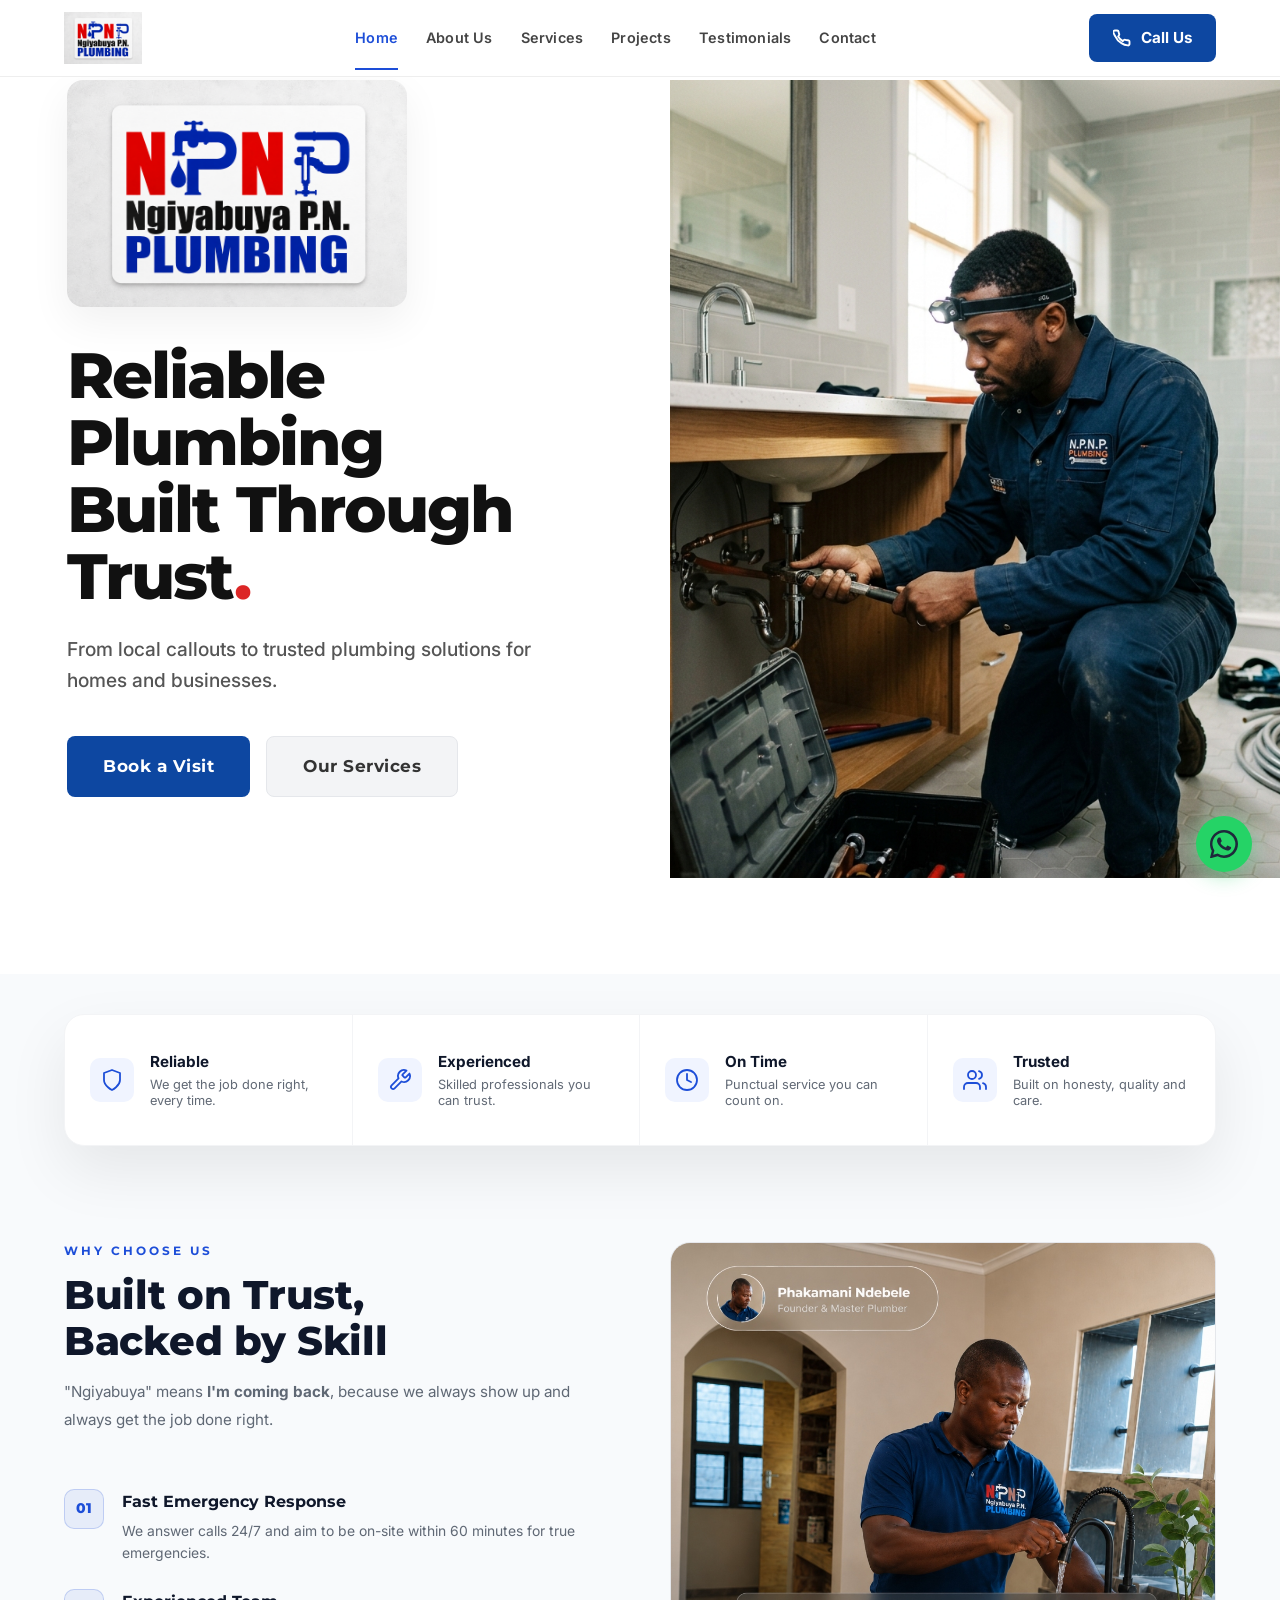
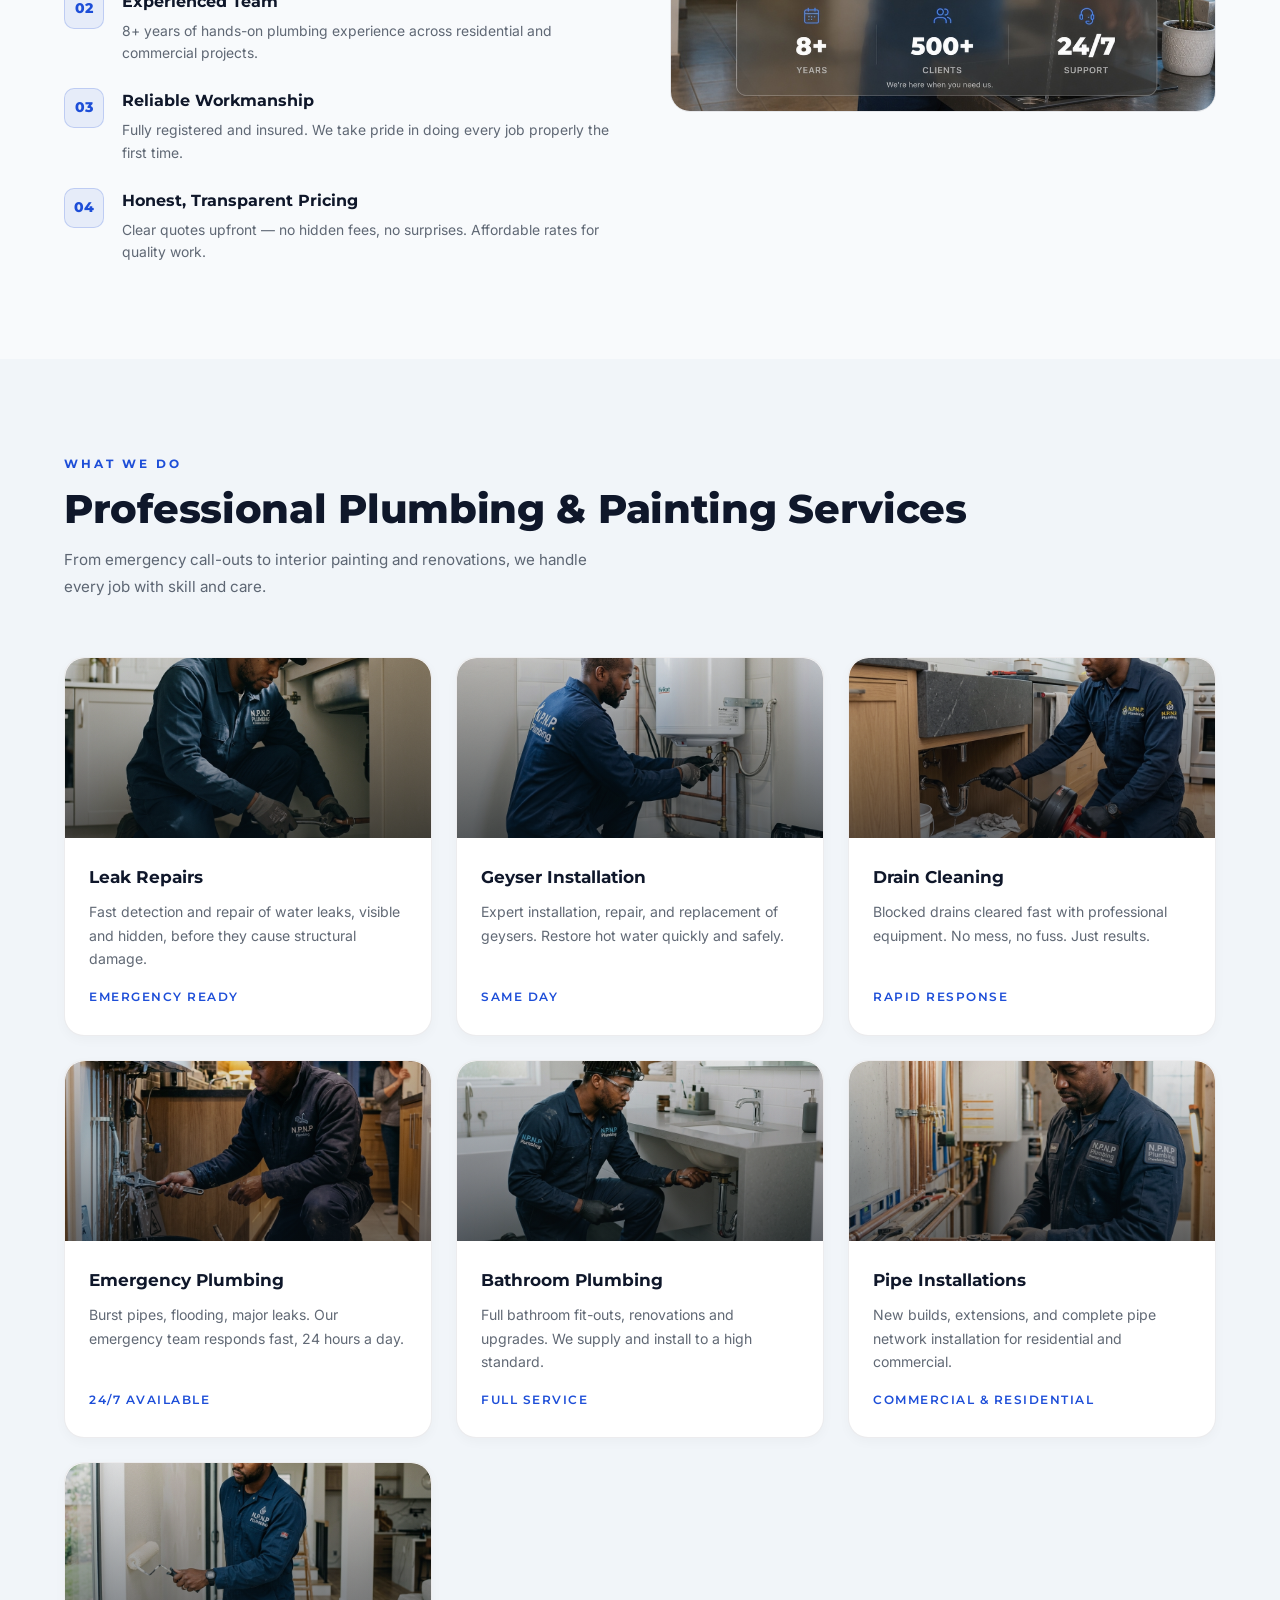
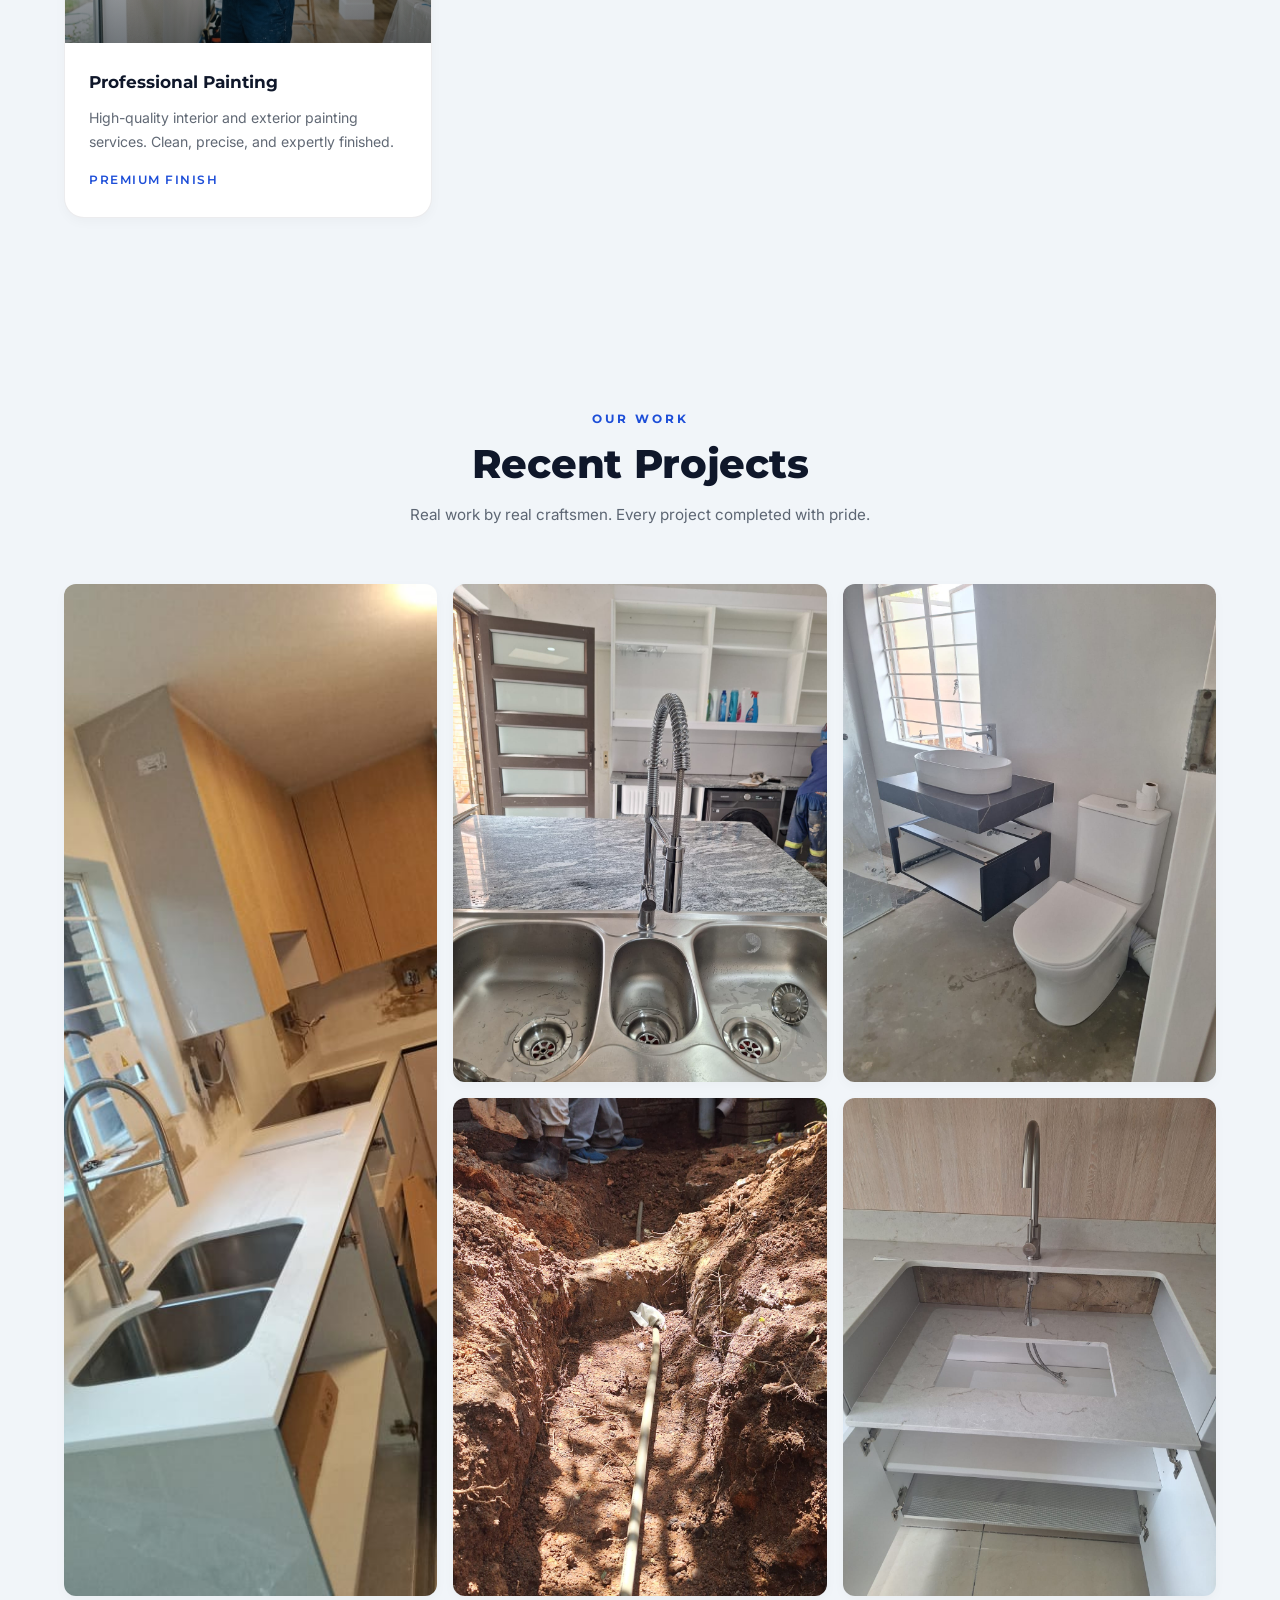
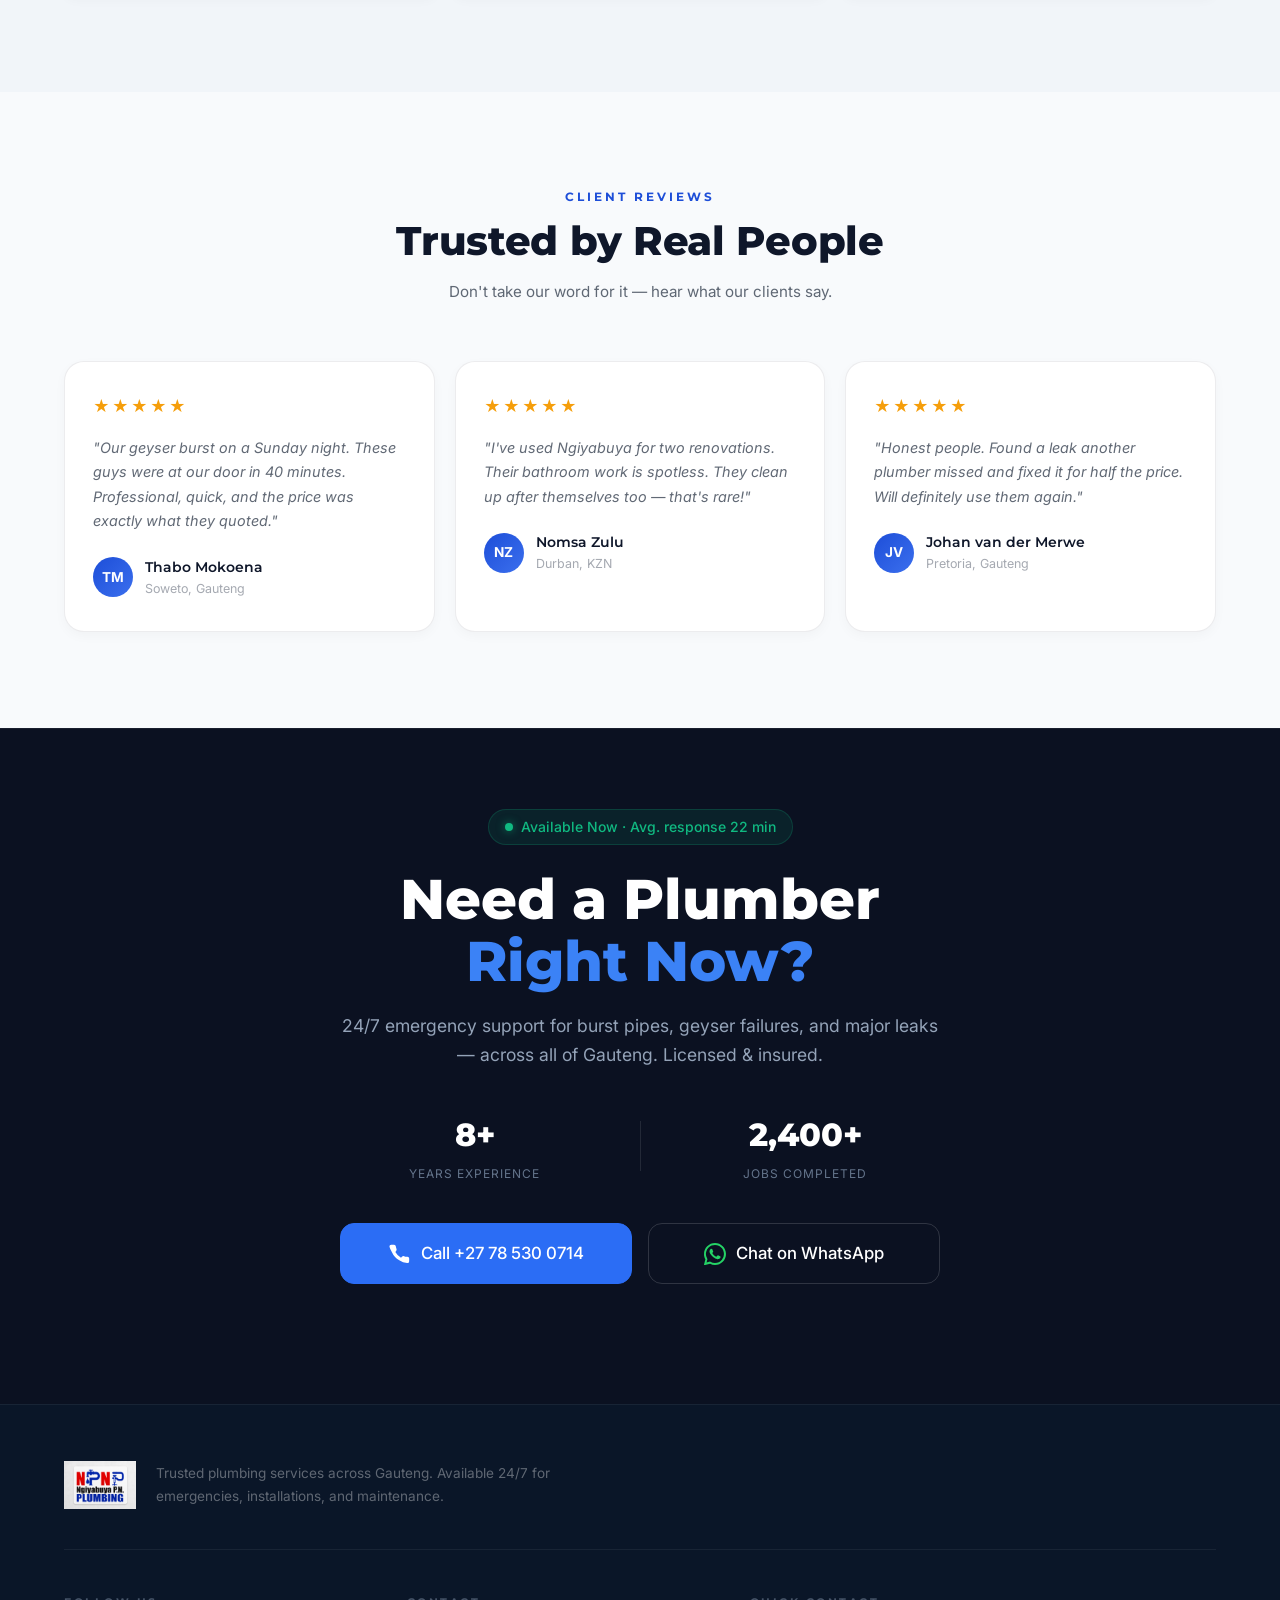
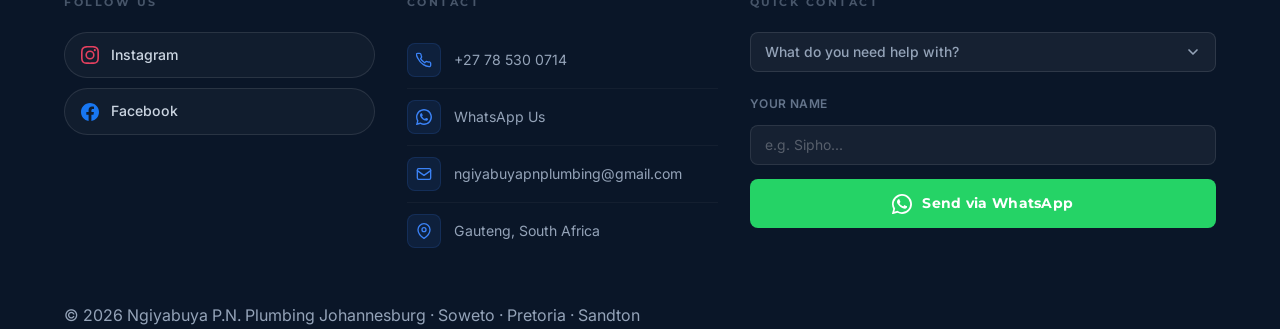
==== commit 8fd920c2: "Update owner wallpaper image and paths" ====
--- a/index.html
+++ b/index.html
@@ -152,7 +152,7 @@
       </div>
       <div class="why-visual-wrap reveal">
         <div class="why-visual">
-          <img src="images/owner.png" alt="Phakamani Ndebele, Founder of Ngiyabuya P.N. Plumbing" loading="lazy">
+          <img src="images/owner.jpg" alt="Phakamani Ndebele, Founder of Ngiyabuya P.N. Plumbing" loading="lazy">
 
         </div>
       </div>
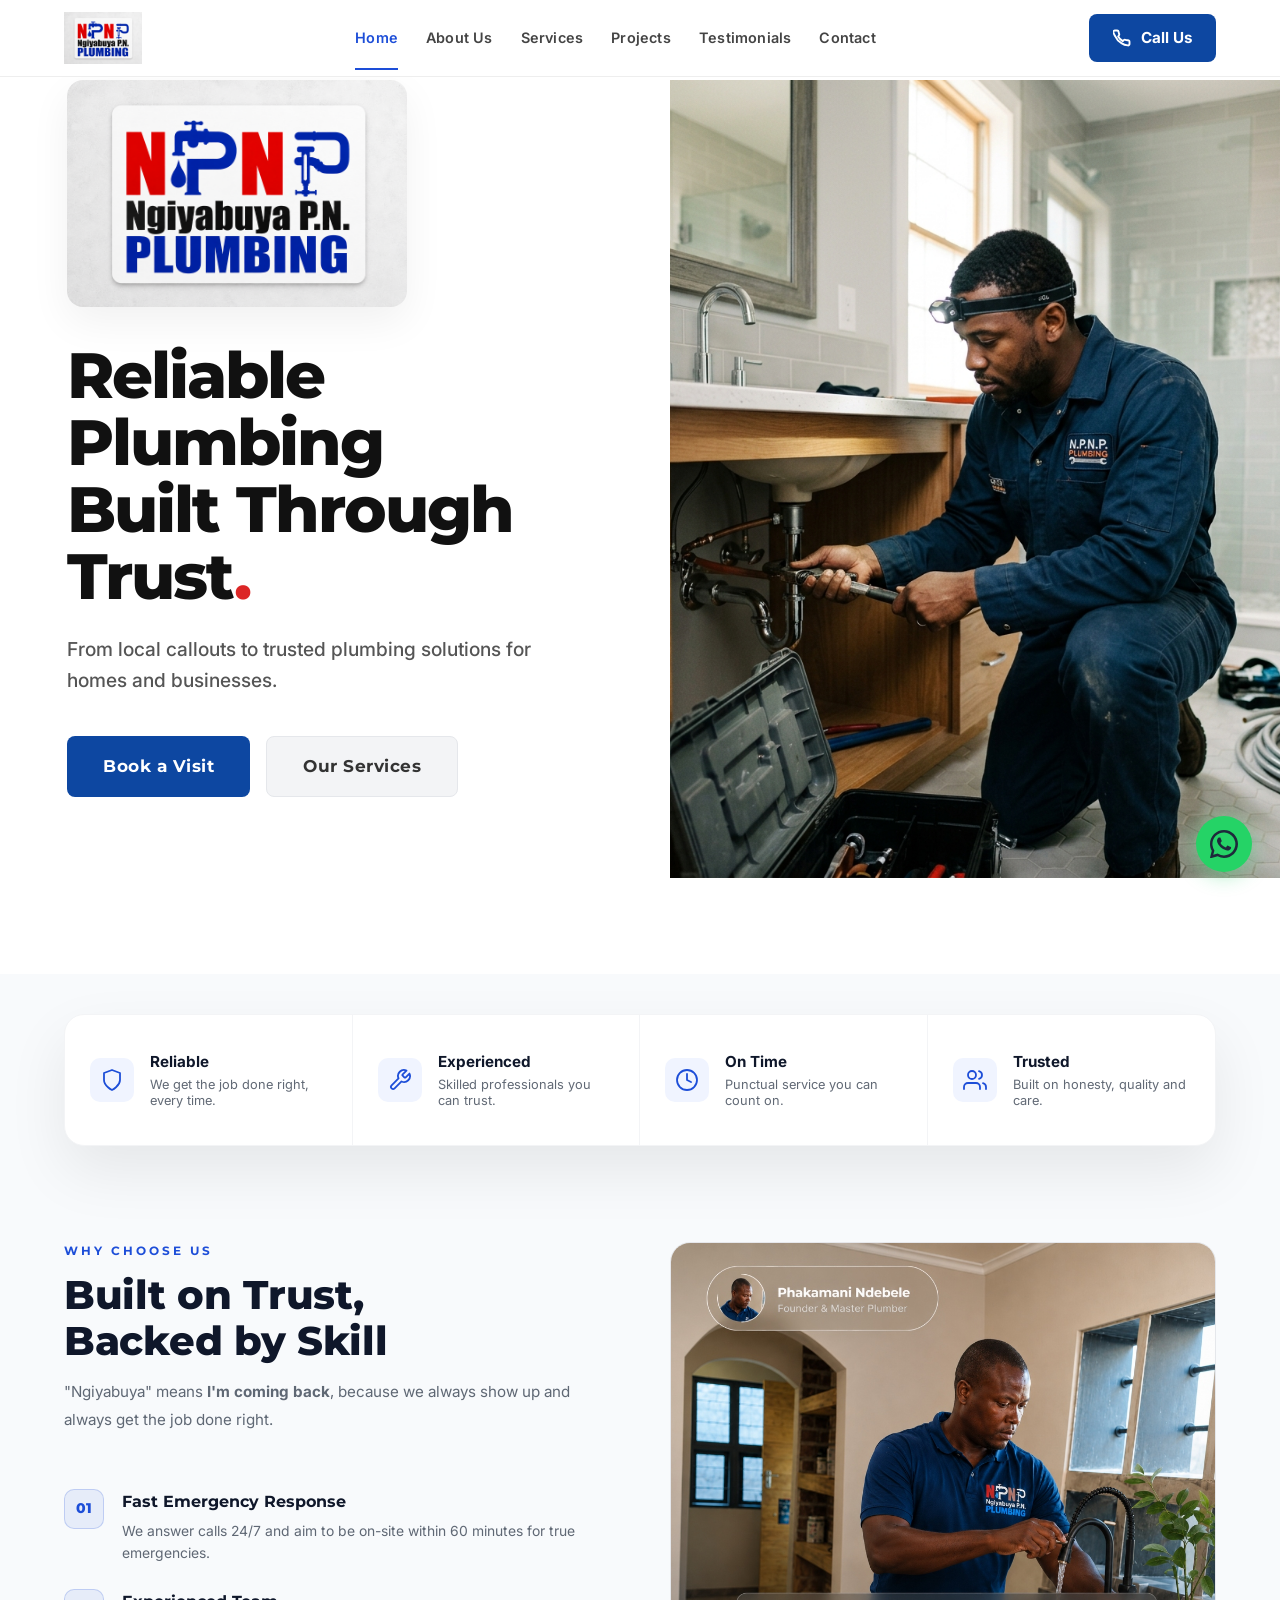
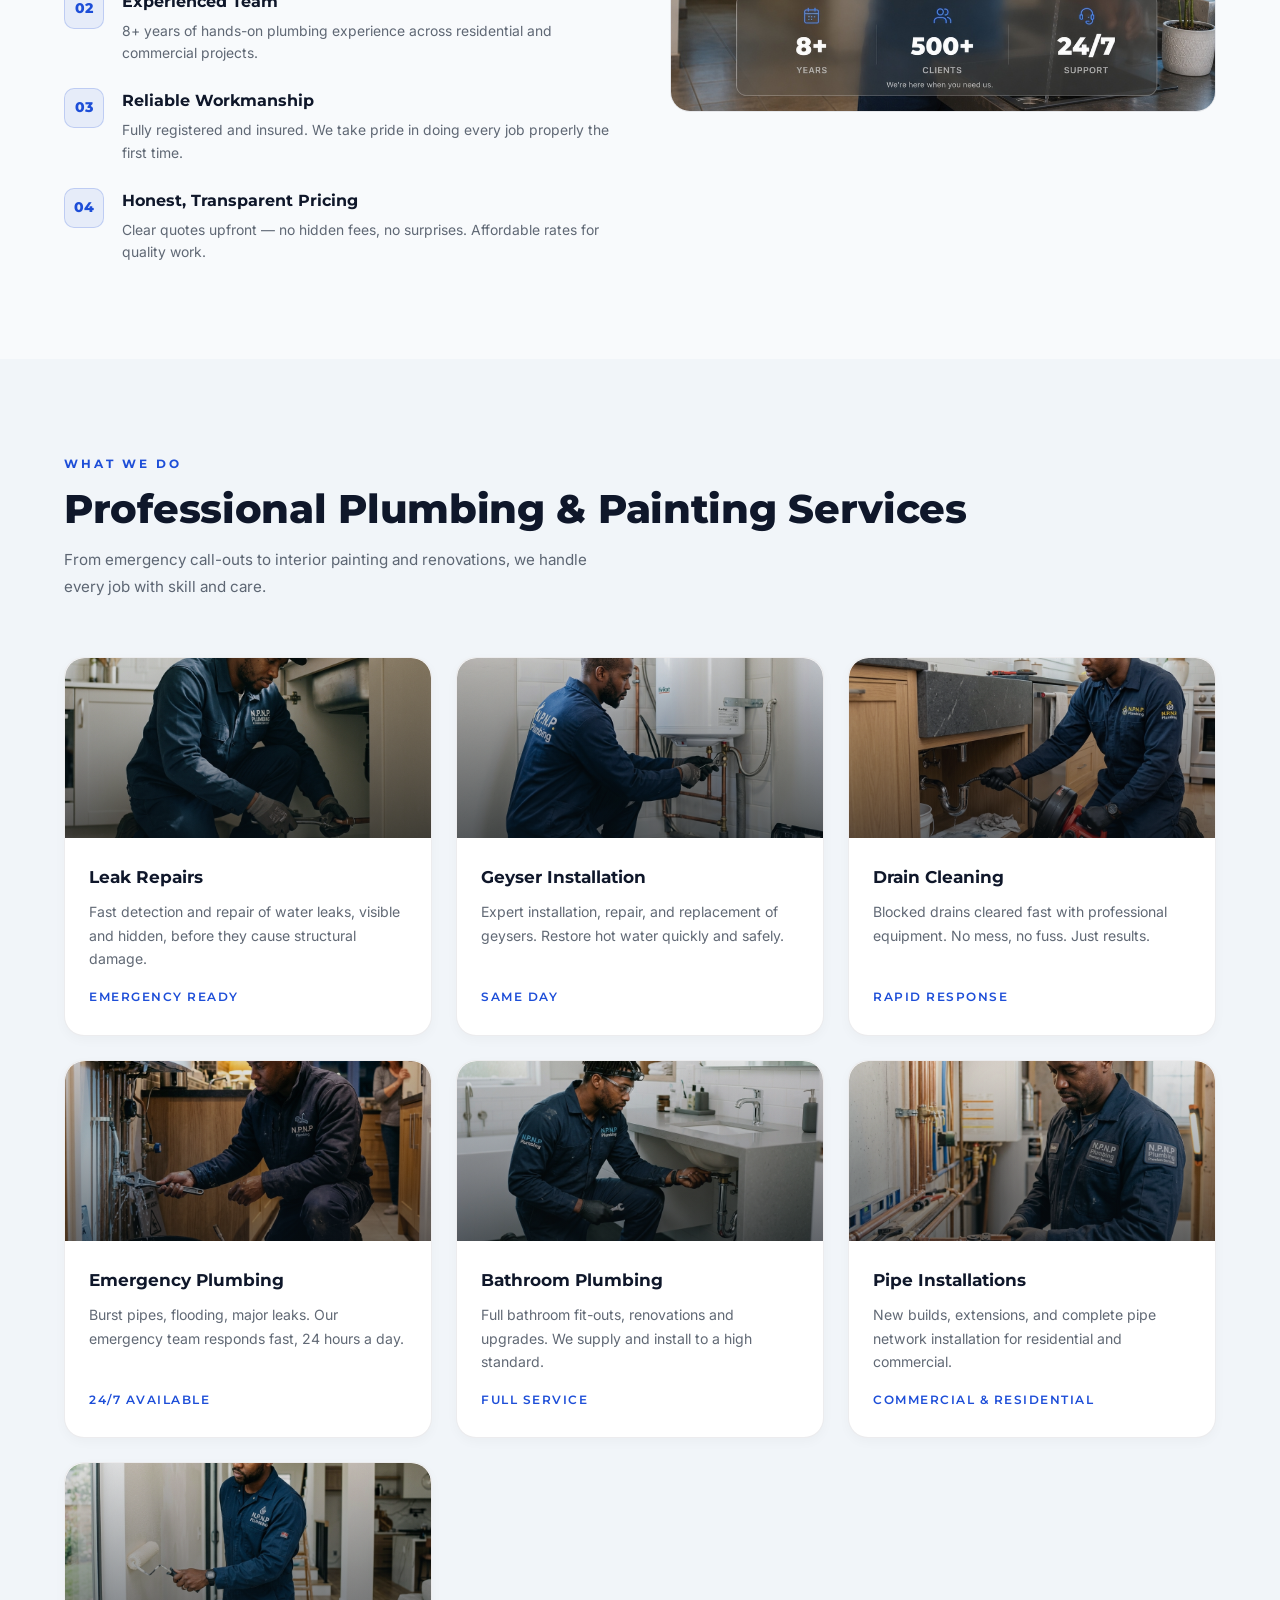
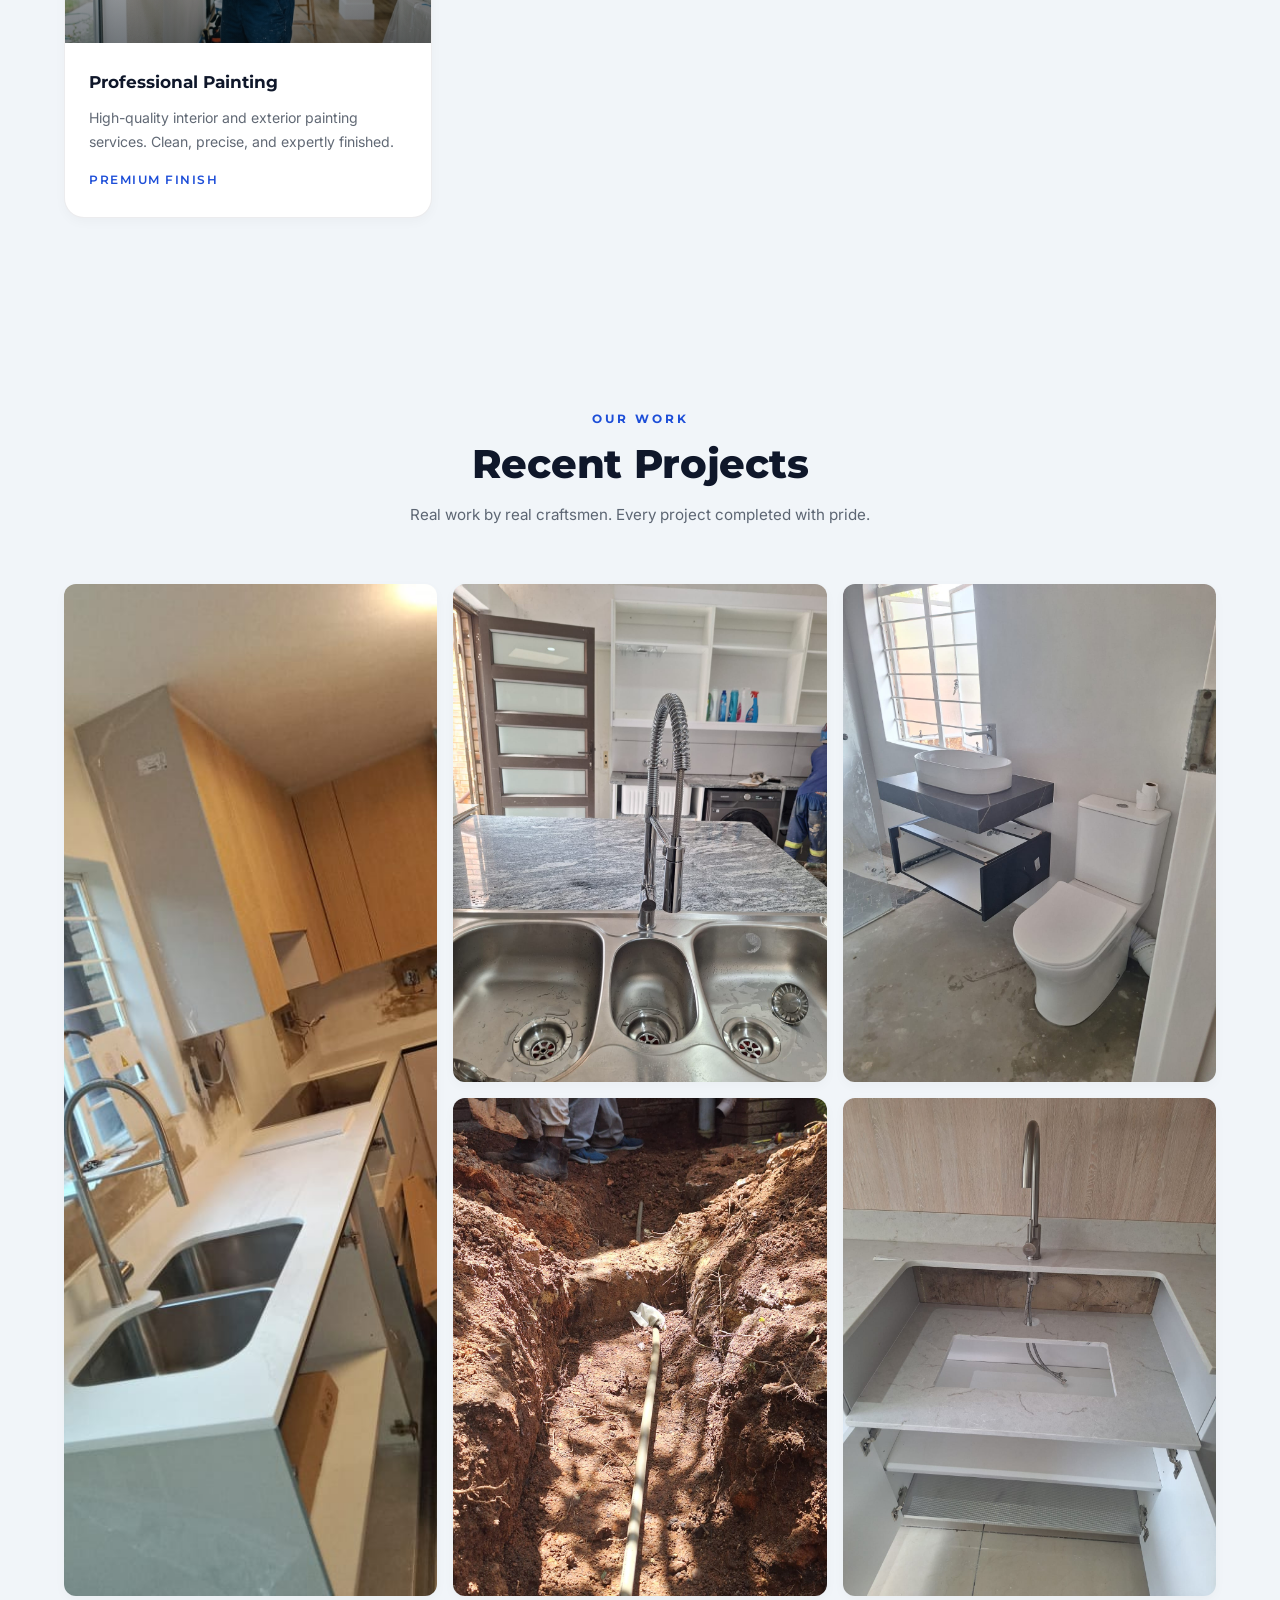
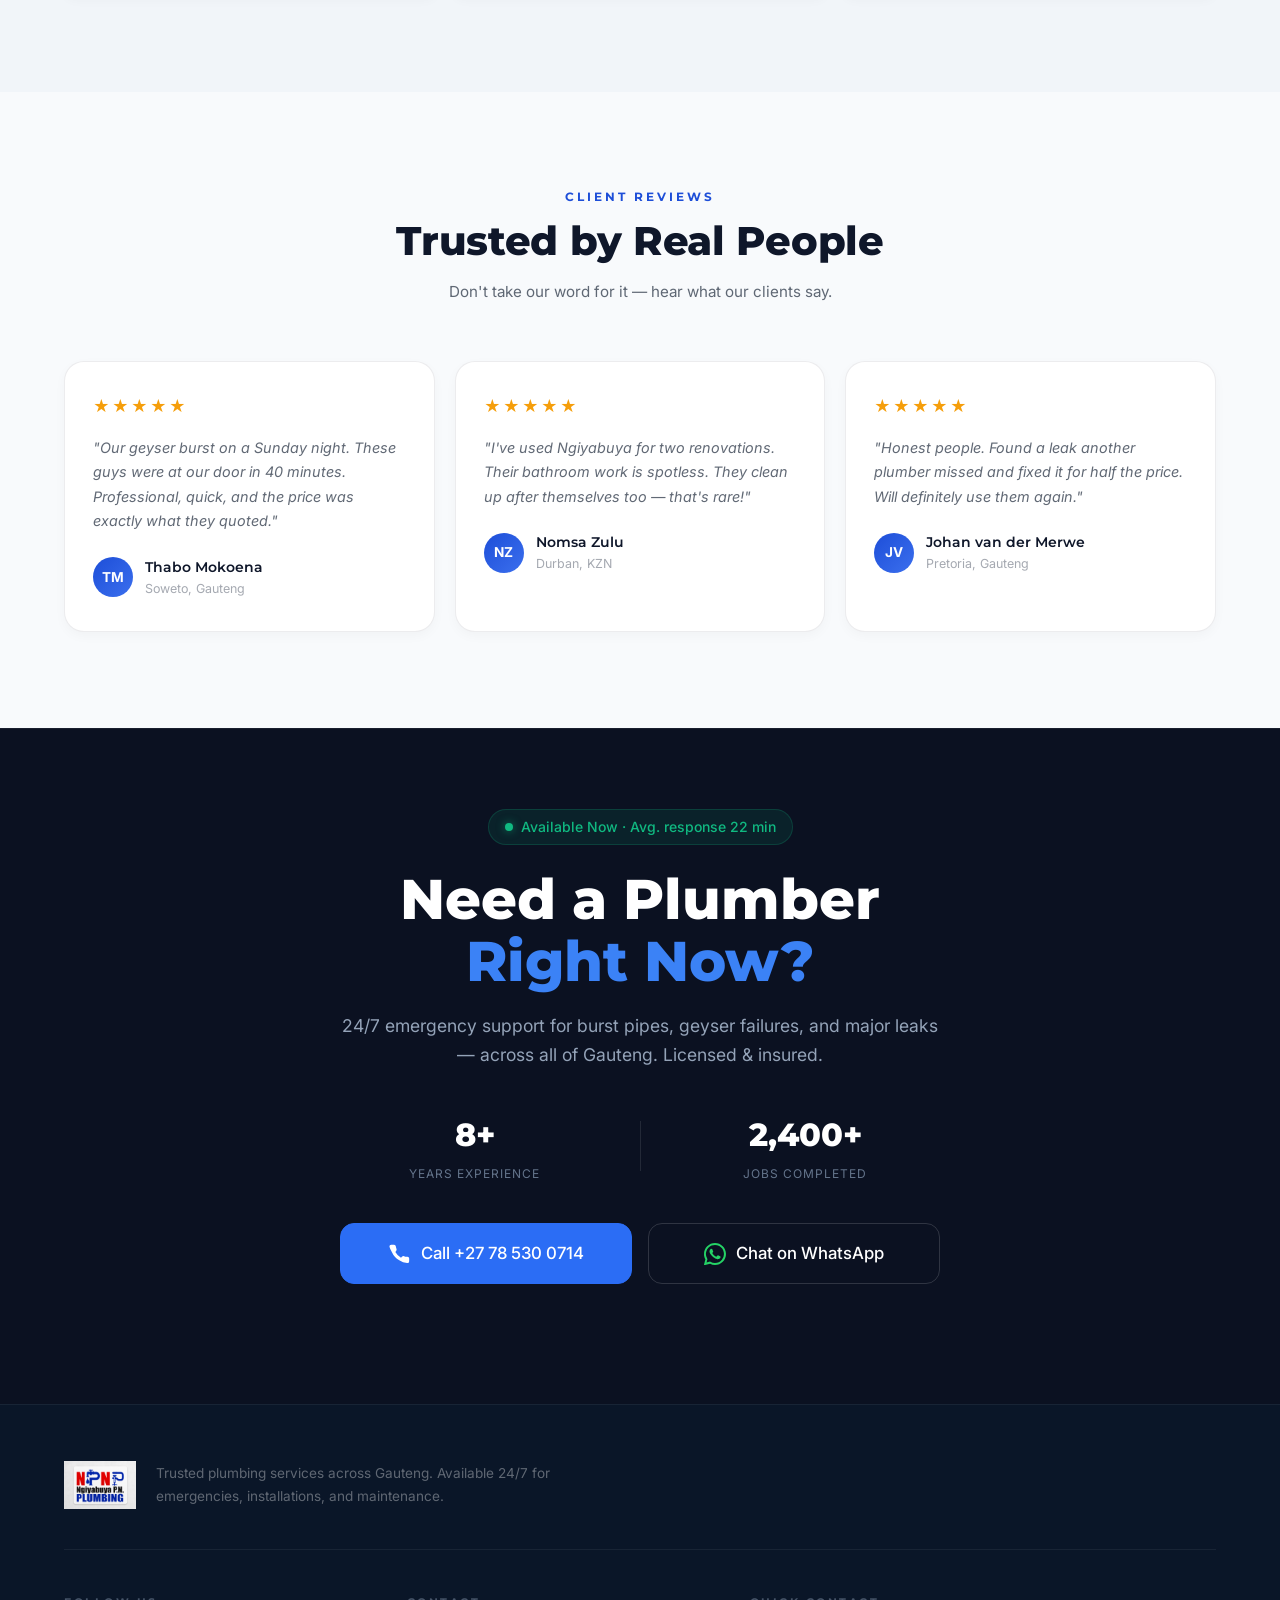
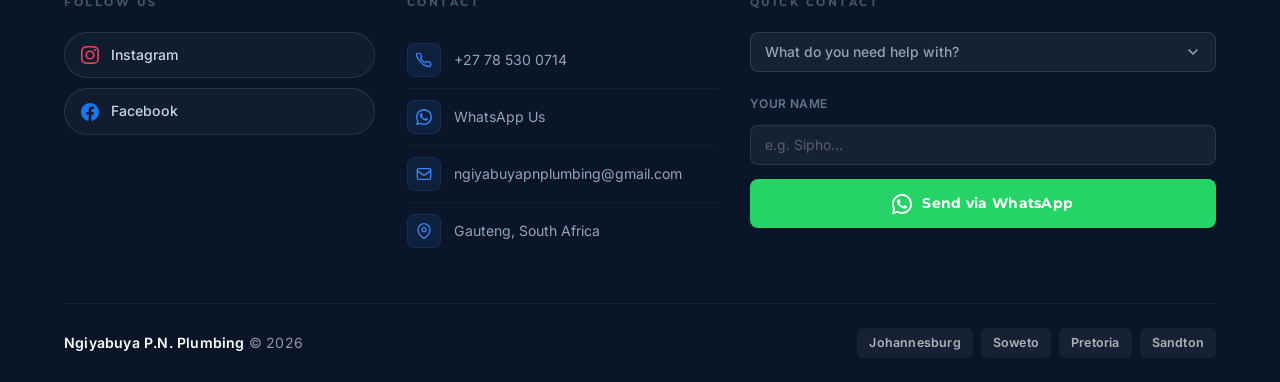
==== commit 7f0f5a6a: "Update footer bottom design to match reference pills and layout" ====
--- a/index.html
+++ b/index.html
@@ -8,7 +8,7 @@
 <link rel="preconnect" href="https://fonts.googleapis.com">
 <link rel="preconnect" href="https://fonts.gstatic.com" crossorigin>
 <link href="https://fonts.googleapis.com/css2?family=Montserrat:wght@400;500;600;700;800;900&family=Inter:wght@300;400;500;600;700&display=swap" rel="stylesheet">
-<link rel="stylesheet" href="style.css">
+<link rel="stylesheet" href="style.css?v=2">
 </head>
 <body>
 
@@ -475,9 +475,13 @@
     </div><!-- /.footer-contact-grid -->
 
     <div class="footer-bottom">
-      <span>&copy; 2026 Ngiyabuya P.N. Plumbing</span>
-      <span class="footer-bottom-sep"></span>
-      <span class="footer-bottom-areas">Johannesburg &middot; Soweto &middot; Pretoria &middot; Sandton</span>
+      <span class="footer-copyright"><strong>Ngiyabuya P.N. Plumbing</strong> &copy; 2026</span>
+      <div class="footer-bottom-areas">
+        <span>Johannesburg</span>
+        <span>Soweto</span>
+        <span>Pretoria</span>
+        <span>Sandton</span>
+      </div>
     </div>
   </div>
 </footer>
--- a/style.css
+++ b/style.css
@@ -877,15 +877,40 @@
 .fc-form button:hover { background: #2563eb; }
 
 /* Footer bottom bar */
+.footer-bottom {
   border-top: 1px solid rgba(255,255,255,.06);
-  padding: 20px 0;
+  padding: 24px 0;
   display: flex;
   justify-content: space-between;
   align-items: center;
-  font-size: .76rem;
-  color: rgba(255,255,255,.25);
   flex-wrap: wrap;
+  gap: 16px;
+}
+.footer-copyright {
+  font-family: 'Inter', sans-serif;
+  font-size: .88rem;
+  color: rgba(255, 255, 255, 0.55);
+  font-weight: 400;
+  letter-spacing: .2px;
+}
+.footer-copyright strong {
+  color: #ffffff;
+  font-weight: 600;
+}
+.footer-bottom-areas {
+  display: flex;
   gap: 8px;
+  flex-wrap: wrap;
+}
+.footer-bottom-areas span {
+  background: rgba(255, 255, 255, 0.05);
+  color: rgba(255, 255, 255, 0.65);
+  padding: 5px 12px;
+  border-radius: 6px;
+  font-size: .78rem;
+  font-weight: 600;
+  font-family: 'Inter', sans-serif;
+  letter-spacing: .2px;
 }
 
 /* ÔöÇÔöÇ Responsive ÔöÇÔöÇ */
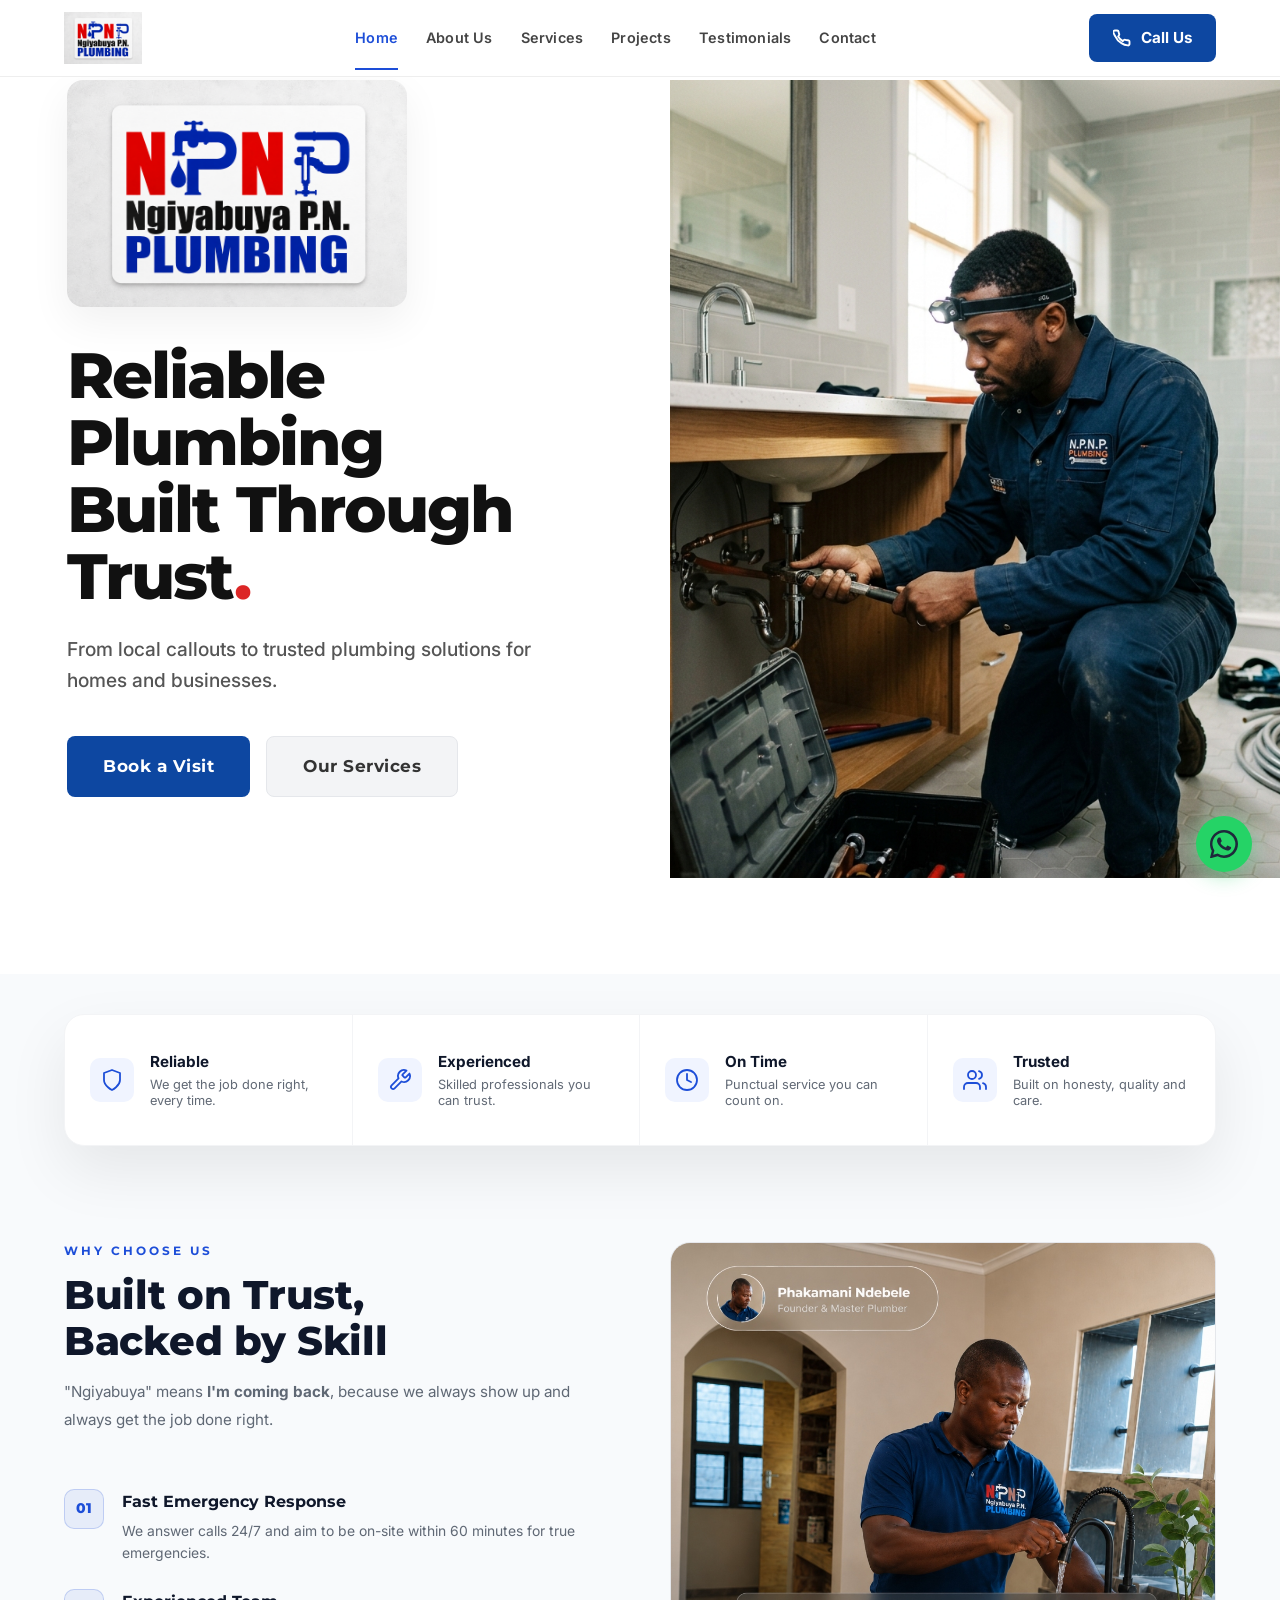
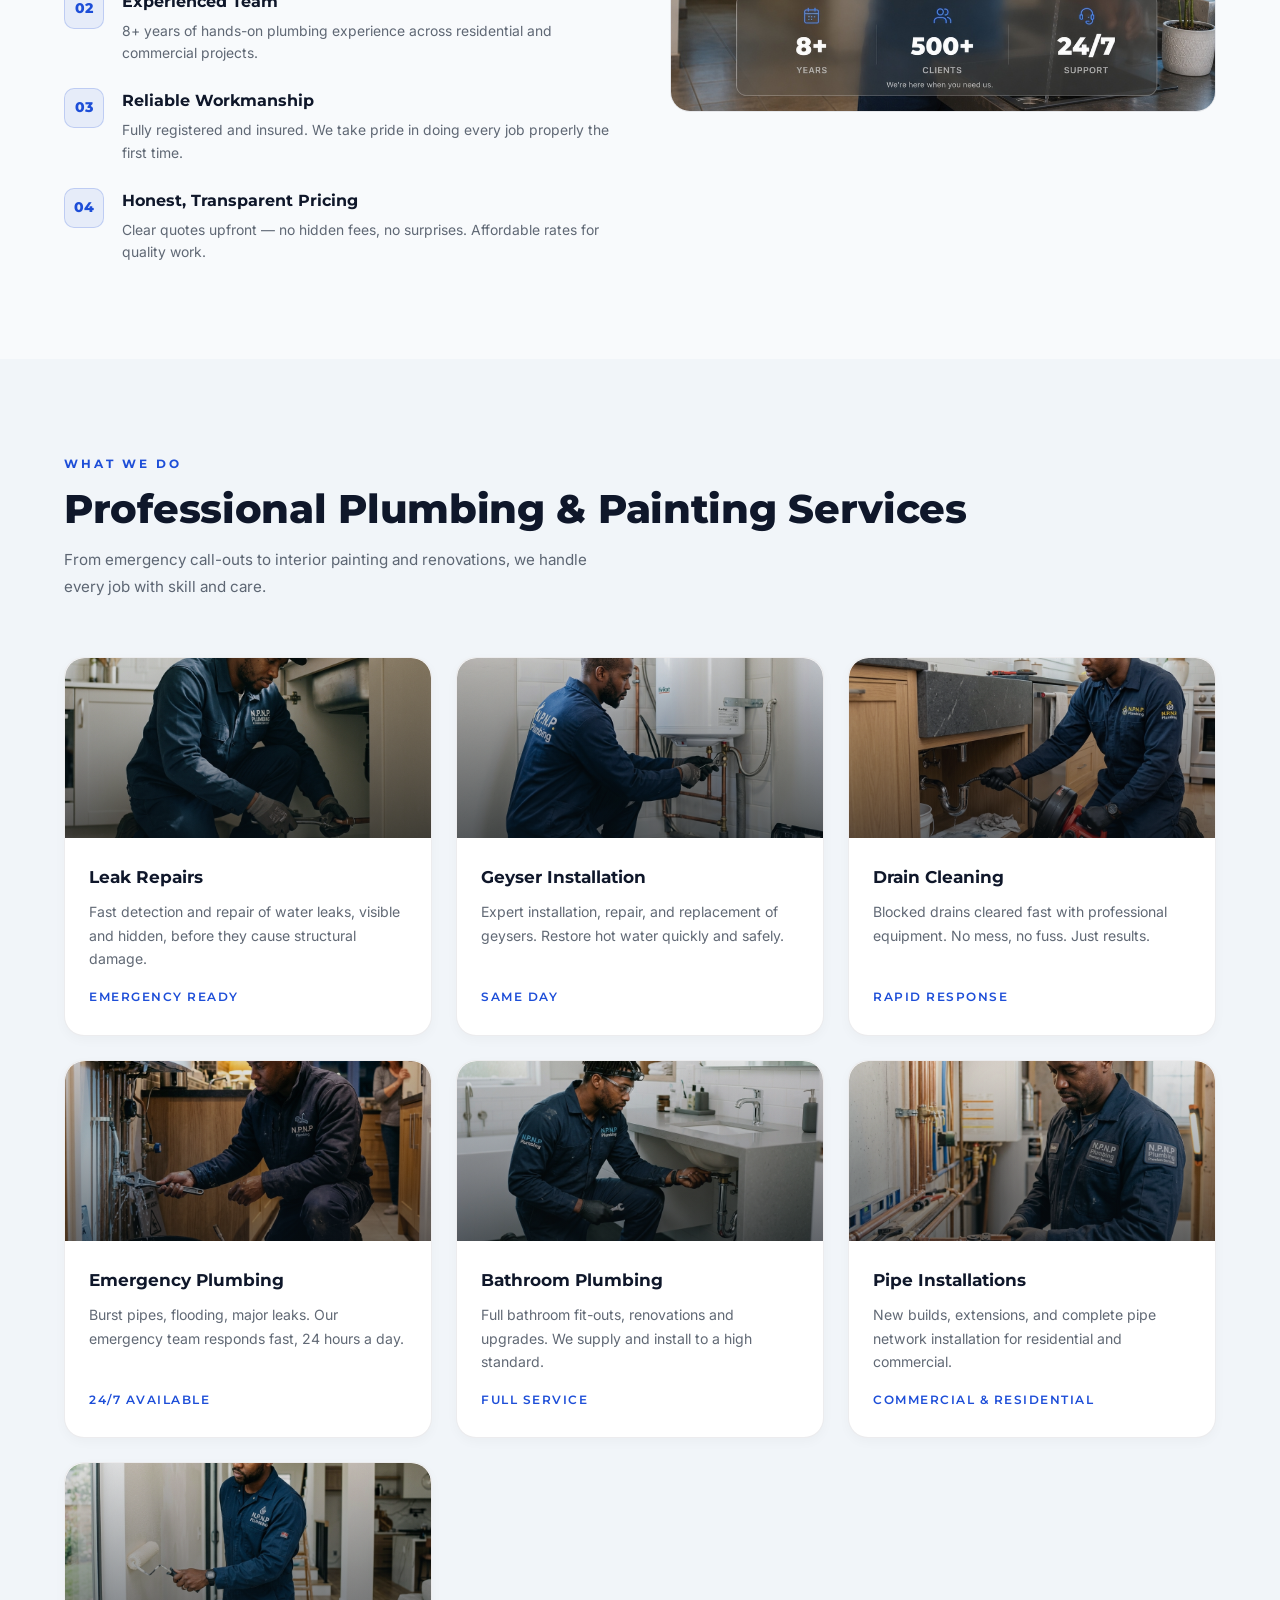
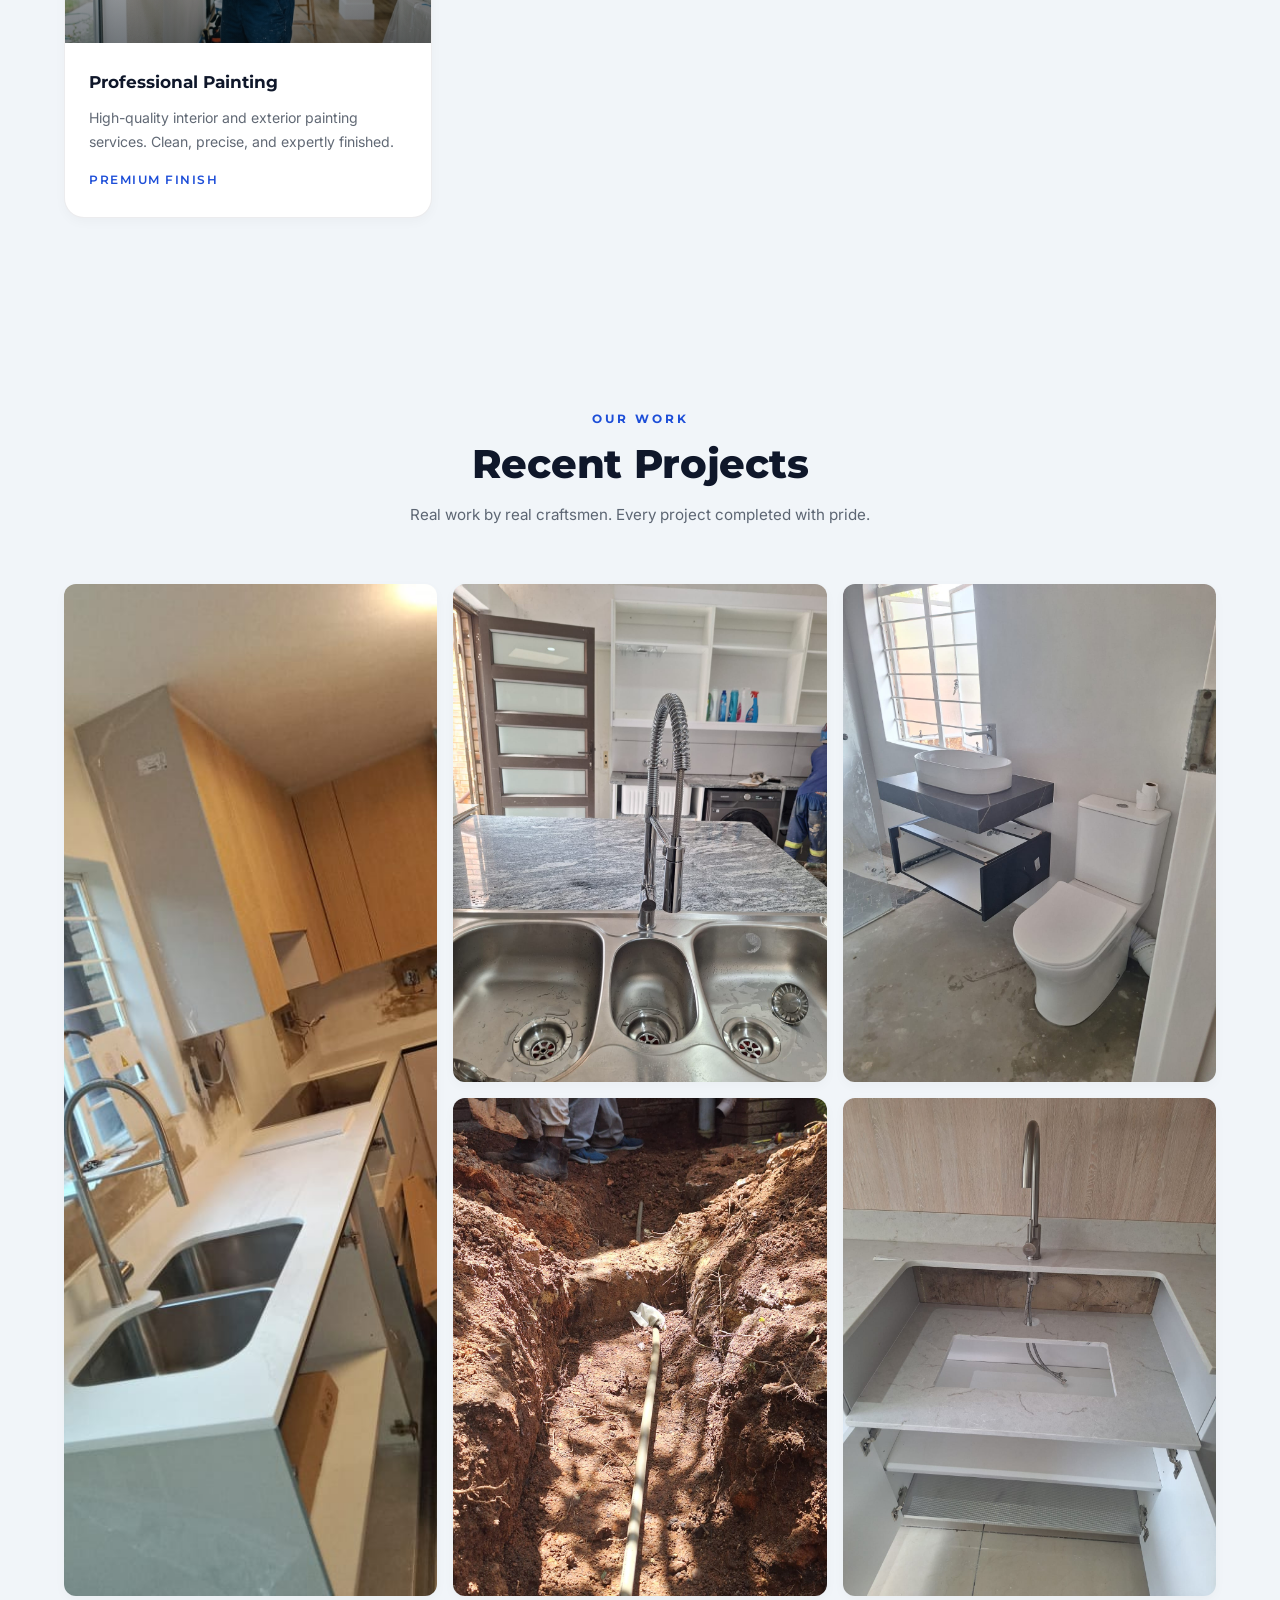
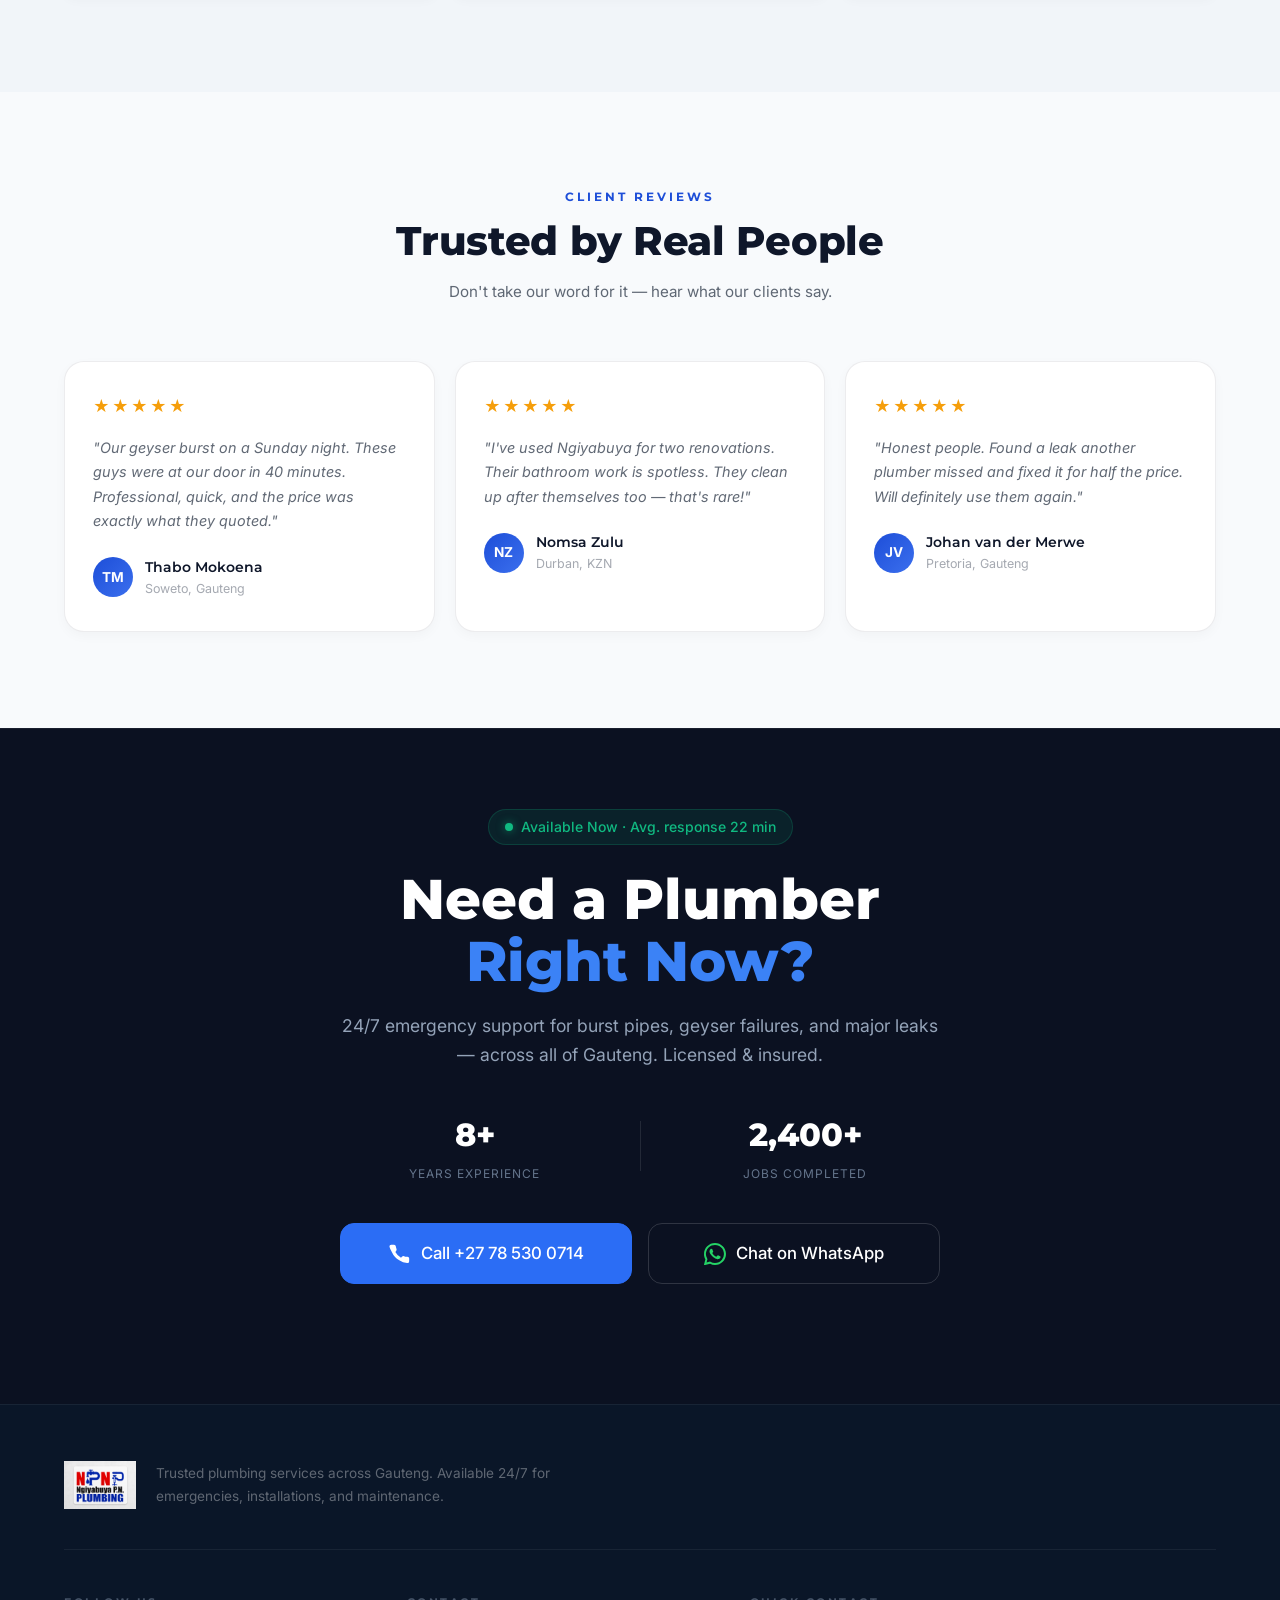
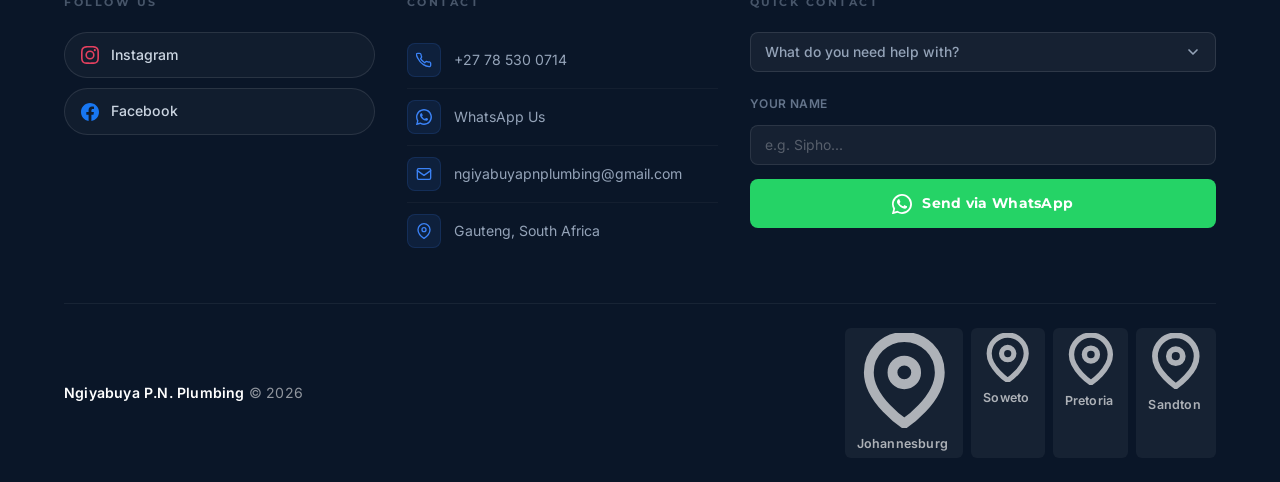
==== commit 881770f8: "Add files via upload" ====
--- a/index.html
+++ b/index.html
@@ -1,496 +1,508 @@
-<!DOCTYPE html>
-<html lang="en">
-<head>
-<meta charset="UTF-8">
-<meta name="viewport" content="width=device-width, initial-scale=1.0">
-<title>Ngiyabuya Plumbing NP | Professional Plumbing Services – South Africa</title>
-<meta name="description" content="Ngiyabuya Plumbing NP – Reliable plumbing services for homes, businesses and emergencies across Gauteng, South Africa. Available 24/7.">
-<link rel="preconnect" href="https://fonts.googleapis.com">
-<link rel="preconnect" href="https://fonts.gstatic.com" crossorigin>
-<link href="https://fonts.googleapis.com/css2?family=Montserrat:wght@400;500;600;700;800;900&family=Inter:wght@300;400;500;600;700&display=swap" rel="stylesheet">
-<link rel="stylesheet" href="style.css?v=2">
-</head>
-<body>
-
-<!-- NAV -->
-<header id="nav">
-  <div class="container nav-inner">
-    <a href="#" class="nav-brand" aria-label="Ngiyabuya Plumbing NP">
-      <img src="images/logo 2.png" alt="Ngiyabuya P.N. Plumbing" class="nav-logo-img">
-    </a>
-    <nav class="nav-links" id="navLinks" aria-label="Main navigation">
-      <a href="#" class="active">Home</a>
-      <a href="#about">About Us</a>
-      <a href="#services">Services</a>
-      <a href="#gallery">Projects</a>
-      <a href="#testimonials">Testimonials</a>
-      <a href="#contact">Contact</a>
-    </nav>
-    <div class="nav-actions">
-      <a href="tel:+27785300714" class="btn-nav-call">
-        <svg viewBox="0 0 24 24" fill="none" stroke="currentColor" stroke-width="2.5" stroke-linecap="round" stroke-linejoin="round"><path d="M22 16.92v3a2 2 0 01-2.18 2 19.79 19.79 0 01-8.63-3.07A19.5 19.5 0 013.07 9.81 19.79 19.79 0 01.5 4.18 2 2 0 012.5 2h3a2 2 0 012 1.72c.127.96.361 1.903.7 2.81a2 2 0 01-.45 2.11L6.91 9.91a16 16 0 006.18 6.18l1.28-1.28a2 2 0 012.11-.45c.907.339 1.85.573 2.81.7A2 2 0 0122 16.92z"/></svg>
-        Call Us
-      </a>
-    </div>
-    <button class="hamburger" id="hamburger" aria-label="Toggle menu" aria-expanded="false">
-      <span></span><span></span><span></span>
-    </button>
-    <!-- Mobile-only availability badge -->
-    <div class="nav-avail-badge" aria-label="Available now" role="status">
-      <span class="nav-avail-dot">
-        <span class="nav-avail-ring"></span>
-      </span>
-      Available now
-    </div>
-  </div>
-</header>
-
-<!-- HERO -->
-<section id="hero">
-    <div class="hero-grid">
-      <div class="hero-content">
-        <!-- Logo Card -->
-        <div class="hero-logo-card">
-          <img src="images/logo 2.png" alt="Ngiyabuya P.N. Plumbing Logo" class="hero-logo-img">
-        </div>
-
-        <h1 class="hero-h1">Reliable Plumbing<br>Built Through Trust<span style="color:var(--red)">.</span></h1>
-        <p class="hero-sub">From local callouts to trusted plumbing solutions for homes and businesses.</p>
-        
-        <div class="hero-btns">
-          <a href="#contact" class="btn btn-primary">Book a Visit</a>
-          <a href="#services" class="btn btn-outline">Our Services</a>
-        </div>
-      </div>
-      
-      <div class="hero-image-wrap">
-        <img src="images/hero_bg.jpg" alt="Professional Plumber at Work">
-      </div>
-    </div>
-</section>
-
-<!-- HIGHLIGHTS STRIP -->
-<div class="features-bar">
-  <div class="feature-item">
-    <div class="feature-icon">
-      <svg viewBox="0 0 24 24" fill="none" stroke="currentColor" stroke-width="1.8" stroke-linecap="round" stroke-linejoin="round"><path d="M12 22s8-4 8-10V5l-8-3-8 3v7c0 6 8 10 8 10z"/></svg>
-    </div>
-    <div class="feature-text">
-      <strong>Reliable</strong>
-      <span>We get the job done right, every time.</span>
-    </div>
-  </div>
-  <div class="feature-item">
-    <div class="feature-icon">
-      <svg viewBox="0 0 24 24" fill="none" stroke="currentColor" stroke-width="1.8" stroke-linecap="round" stroke-linejoin="round"><path d="M14.7 6.3a1 1 0 0 0 0 1.4l1.6 1.6a1 1 0 0 0 1.4 0l3.77-3.77a6 6 0 0 1-7.94 7.94l-6.91 6.91a2.12 2.12 0 0 1-3-3l6.91-6.91a6 6 0 0 1 7.94-7.94l-3.77 3.77z"/></svg>
-    </div>
-    <div class="feature-text">
-      <strong>Experienced</strong>
-      <span>Skilled professionals you can trust.</span>
-    </div>
-  </div>
-  <div class="feature-item">
-    <div class="feature-icon">
-      <svg viewBox="0 0 24 24" fill="none" stroke="currentColor" stroke-width="1.8" stroke-linecap="round" stroke-linejoin="round"><circle cx="12" cy="12" r="10"/><polyline points="12 6 12 12 16 14"/></svg>
-    </div>
-    <div class="feature-text">
-      <strong>On Time</strong>
-      <span>Punctual service you can count on.</span>
-    </div>
-  </div>
-  <div class="feature-item">
-    <div class="feature-icon">
-      <svg viewBox="0 0 24 24" fill="none" stroke="currentColor" stroke-width="1.8" stroke-linecap="round" stroke-linejoin="round"><path d="M17 21v-2a4 4 0 0 0-4-4H5a4 4 0 0 0-4 4v2"/><circle cx="9" cy="7" r="4"/><path d="M23 21v-2a4 4 0 0 0-3-3.87"/><path d="M16 3.13a4 4 0 0 1 0 7.75"/></svg>
-    </div>
-    <div class="feature-text">
-      <strong>Trusted</strong>
-      <span>Built on honesty, quality and care.</span>
-    </div>
-  </div>
-</div>
-
-<!-- ABOUT US -->
-<section id="about">
-  <div class="container">
-    <div class="why-grid">
-      <div>
-        <div class="section-head reveal">
-          <span class="section-label">Why Choose Us</span>
-          <h2 class="section-h2">Built on Trust,<br>Backed by Skill</h2>
-          <p class="section-sub">"Ngiyabuya" means <strong>I'm coming back</strong>, because we always show up and always get the job done right.</p>
-        </div>
-        <div class="why-list">
-          <div class="why-item reveal">
-            <div class="why-num">01</div>
-            <div>
-              <h4>Fast Emergency Response</h4>
-              <p>We answer calls 24/7 and aim to be on-site within 60 minutes for true emergencies.</p>
-            </div>
-          </div>
-          <div class="why-item reveal">
-            <div class="why-num">02</div>
-            <div>
-              <h4>Experienced Team</h4>
-              <p>8+ years of hands-on plumbing experience across residential and commercial projects.</p>
-            </div>
-          </div>
-          <div class="why-item reveal">
-            <div class="why-num">03</div>
-            <div>
-              <h4>Reliable Workmanship</h4>
-              <p>Fully registered and insured. We take pride in doing every job properly the first time.</p>
-            </div>
-          </div>
-          <div class="why-item reveal">
-            <div class="why-num">04</div>
-            <div>
-              <h4>Honest, Transparent Pricing</h4>
-              <p>Clear quotes upfront — no hidden fees, no surprises. Affordable rates for quality work.</p>
-            </div>
-          </div>
-        </div>
-      </div>
-      <div class="why-visual-wrap reveal">
-        <div class="why-visual">
-          <img src="images/owner.jpg" alt="Phakamani Ndebele, Founder of Ngiyabuya P.N. Plumbing" loading="lazy">
-
-        </div>
-      </div>
-    </div>
-  </div>
-</section>
-
-<!-- SERVICES -->
-<section id="services">
-  <div class="container">
-    <div class="section-head reveal">
-      <span class="section-label">What We Do</span>
-      <h2 class="section-h2">Professional Plumbing & Painting Services</h2>
-      <p class="section-sub">From emergency call-outs to interior painting and renovations, we handle every job with skill and care.</p>
-    </div>
-    <div class="services-grid">
-      <div class="svc-card reveal">
-        <div class="svc-img-wrap">
-          <img src="images/svc_leak_repair.png" alt="Leak repair service" loading="lazy">
-          <div class="svc-img-overlay"></div>
-        </div>
-        <div class="svc-body">
-          <h3>Leak Repairs</h3>
-          <p>Fast detection and repair of water leaks, visible and hidden, before they cause structural damage.</p>
-          <span class="svc-tag">Emergency Ready</span>
-        </div>
-      </div>
-      <div class="svc-card reveal">
-        <div class="svc-img-wrap">
-          <img src="images/svc_geyser.png" alt="Geyser installation service" loading="lazy">
-          <div class="svc-img-overlay"></div>
-        </div>
-        <div class="svc-body">
-          <h3>Geyser Installation</h3>
-          <p>Expert installation, repair, and replacement of geysers. Restore hot water quickly and safely.</p>
-          <span class="svc-tag">Same Day</span>
-        </div>
-      </div>
-      <div class="svc-card reveal">
-        <div class="svc-img-wrap">
-          <img src="images/svc_drain_cleaning.png" alt="Drain cleaning service" loading="lazy">
-          <div class="svc-img-overlay"></div>
-        </div>
-        <div class="svc-body">
-          <h3>Drain Cleaning</h3>
-          <p>Blocked drains cleared fast with professional equipment. No mess, no fuss. Just results.</p>
-          <span class="svc-tag">Rapid Response</span>
-        </div>
-      </div>
-      <div class="svc-card reveal">
-        <div class="svc-img-wrap">
-          <img src="images/svc_emergency.png" alt="Emergency plumbing service" loading="lazy">
-          <div class="svc-img-overlay"></div>
-        </div>
-        <div class="svc-body">
-          <h3>Emergency Plumbing</h3>
-          <p>Burst pipes, flooding, major leaks. Our emergency team responds fast, 24 hours a day.</p>
-          <span class="svc-tag">24/7 Available</span>
-        </div>
-      </div>
-      <div class="svc-card reveal">
-        <div class="svc-img-wrap">
-          <img src="images/svc_bathroom.png" alt="Bathroom plumbing service" loading="lazy">
-          <div class="svc-img-overlay"></div>
-        </div>
-        <div class="svc-body">
-          <h3>Bathroom Plumbing</h3>
-          <p>Full bathroom fit-outs, renovations and upgrades. We supply and install to a high standard.</p>
-          <span class="svc-tag">Full Service</span>
-        </div>
-      </div>
-      <div class="svc-card reveal">
-        <div class="svc-img-wrap">
-          <img src="images/svc_pipe_install.png" alt="Pipe installation service" loading="lazy">
-          <div class="svc-img-overlay"></div>
-        </div>
-        <div class="svc-body">
-          <h3>Pipe Installations</h3>
-          <p>New builds, extensions, and complete pipe network installation for residential and commercial.</p>
-          <span class="svc-tag">Commercial &amp; Residential</span>
-        </div>
-      </div>
-      <div class="svc-card reveal">
-        <div class="svc-img-wrap">
-          <img src="images/svc_painting.png" alt="Professional painting service" loading="lazy">
-          <div class="svc-img-overlay"></div>
-        </div>
-        <div class="svc-body">
-          <h3>Professional Painting</h3>
-          <p>High-quality interior and exterior painting services. Clean, precise, and expertly finished.</p>
-          <span class="svc-tag">Premium Finish</span>
-        </div>
-      </div>
-    </div>
-  </div>
-</section>
-
-<!-- GALLERY -->
-<section id="gallery">
-  <div class="container">
-    <div class="section-head center reveal">
-      <span class="section-label">Our Work</span>
-      <h2 class="section-h2">Recent Projects</h2>
-      <p class="section-sub">Real work by real craftsmen. Every project completed with pride.</p>
-    </div>
-    <div class="gallery-grid">
-      <div class="gal-item reveal">
-        <img src="images/5a7c386c-adfd-4cc5-a0ab-cb402a716f01.jpg" alt="Kitchen plumbing installation" loading="lazy">
-        <div class="gal-overlay"><span class="gal-tag">Kitchen Renovation</span></div>
-      </div>
-      <div class="gal-item reveal">
-        <img src="images/1b04579f-c64a-4e14-8bad-92301ec5db1b.jpg" alt="Sink installation" loading="lazy">
-        <div class="gal-overlay"><span class="gal-tag">Sink Installation</span></div>
-      </div>
-      <div class="gal-item reveal">
-        <img src="images/faeebe61-7ba1-49cb-b7ff-b1aa12c63ebe.jpg" alt="Bathroom fit-out" loading="lazy">
-        <div class="gal-overlay"><span class="gal-tag">Bathroom Fit-out</span></div>
-      </div>
-      <div class="gal-item reveal">
-        <img src="images/211e26cd-be1f-4ae3-a43d-053e7b42823b.jpg" alt="Emergency pipe repair" loading="lazy">
-        <div class="gal-overlay"><span class="gal-tag">Pipe Repair</span></div>
-      </div>
-      <div class="gal-item reveal">
-        <img src="images/9044e66b-6c07-4a88-ae81-54b4db0fe858.jpg" alt="Leak detection" loading="lazy">
-        <div class="gal-overlay"><span class="gal-tag">Leak Detection</span></div>
-      </div>
-    </div>
-  </div>
-</section>
-
-<!-- TESTIMONIALS -->
-<section id="testimonials">
-  <div class="container">
-    <div class="section-head center reveal">
-      <span class="section-label">Client Reviews</span>
-      <h2 class="section-h2">Trusted by Real People</h2>
-      <p class="section-sub">Don't take our word for it — hear what our clients say.</p>
-    </div>
-    <div class="reviews-grid">
-      <div class="review-card reveal">
-        <div class="review-stars">★★★★★</div>
-        <blockquote>"Our geyser burst on a Sunday night. These guys were at our door in 40 minutes. Professional, quick, and the price was exactly what they quoted."</blockquote>
-        <div class="review-author">
-          <div class="review-avatar">TM</div>
-          <div><div class="review-name">Thabo Mokoena</div><div class="review-loc">Soweto, Gauteng</div></div>
-        </div>
-      </div>
-      <div class="review-card reveal">
-        <div class="review-stars">★★★★★</div>
-        <blockquote>"I've used Ngiyabuya for two renovations. Their bathroom work is spotless. They clean up after themselves too — that's rare!"</blockquote>
-        <div class="review-author">
-          <div class="review-avatar">NZ</div>
-          <div><div class="review-name">Nomsa Zulu</div><div class="review-loc">Durban, KZN</div></div>
-        </div>
-      </div>
-      <div class="review-card reveal">
-        <div class="review-stars">★★★★★</div>
-        <blockquote>"Honest people. Found a leak another plumber missed and fixed it for half the price. Will definitely use them again."</blockquote>
-        <div class="review-author">
-          <div class="review-avatar">JV</div>
-          <div><div class="review-name">Johan van der Merwe</div><div class="review-loc">Pretoria, Gauteng</div></div>
-        </div>
-      </div>
-    </div>
-  </div>
-</section>
-
-
-<!-- EMERGENCY CTA -->
-<section id="emergency">
-  <div class="container">
-    <div class="emer-inner reveal">
-      
-      <div class="emer-status-pill">
-        <span class="status-dot"></span> Available Now &middot; Avg. response 22 min
-      </div>
-
-      <h2 class="emer-h2">Need a Plumber<br><span class="highlight-blue">Right Now?</span></h2>
-      
-      <p class="emer-sub">24/7 emergency support for burst pipes, geyser failures, and major leaks<br>&mdash; across all of Gauteng. Licensed &amp; insured.</p>
-      
-      <div class="emer-stats">
-        <div class="emer-stat-item">
-          <strong>8+</strong>
-          <span>YEARS EXPERIENCE</span>
-        </div>
-        <div class="emer-stat-divider"></div>
-        <div class="emer-stat-item">
-          <strong>2,400+</strong>
-          <span>JOBS COMPLETED</span>
-        </div>
-      </div>
-
-      <div class="emer-btns-wrap">
-        <a href="tel:+27785300714" class="emer-action-btn emer-action-blue">
-          <svg viewBox="0 0 24 24" fill="currentColor" width="22" height="22"><path d="M22 16.92v3a2 2 0 01-2.18 2 19.79 19.79 0 01-8.63-3.07A19.5 19.5 0 013.07 9.81 19.79 19.79 0 01.5 4.18 2 2 0 012.5 2h3a2 2 0 012 1.72c.127.96.361 1.903.7 2.81a2 2 0 01-.45 2.11L6.91 9.91a16 16 0 006.18 6.18l1.28-1.28a2 2 0 012.11-.45c.907.339 1.85.573 2.81.7A2 2 0 0122 16.92z"/></svg>
-          Call +27 78 530 0714
-        </a>
-        <a href="https://wa.me/27785300714" class="emer-action-btn emer-action-outline">
-          <svg viewBox="0 0 24 24" fill="currentColor" width="22" height="22" class="wa-icon"><path d="M17.472 14.382c-.297-.149-1.758-.867-2.03-.967-.273-.099-.471-.148-.67.15-.197.297-.767.966-.94 1.164-.173.199-.347.223-.644.075-.297-.15-1.255-.463-2.39-1.475-.883-.788-1.48-1.761-1.653-2.059-.173-.297-.018-.458.13-.606.134-.133.298-.347.446-.52.149-.174.198-.298.298-.497.099-.198.05-.371-.025-.52-.075-.149-.669-1.612-.916-2.207-.242-.579-.487-.5-.669-.51-.173-.008-.371-.01-.57-.01-.198 0-.52.074-.792.372-.272.297-1.04 1.016-1.04 2.479 0 1.462 1.065 2.875 1.213 3.074.149.198 2.096 3.2 5.077 4.487.709.306 1.262.489 1.694.625.712.227 1.36.195 1.871.118.571-.085 1.758-.719 2.006-1.413.248-.694.248-1.289.173-1.413-.074-.124-.272-.198-.57-.347z"/><path d="M12 0C5.373 0 0 5.373 0 12c0 2.127.558 4.126 1.534 5.858L.057 23.516a.5.5 0 00.611.637l5.938-1.56A11.945 11.945 0 0012 24c6.627 0 12-5.373 12-12S18.627 0 12 0zm0 21.818a9.818 9.818 0 01-5.064-1.405l-.364-.217-3.767.988.988-3.646-.237-.376A9.818 9.818 0 1112 21.818z"/></svg>
-          Chat on WhatsApp
-        </a>
-      </div>
-
-    </div>
-  </div>
-</section>
-
-<!-- FOOTER / CONTACT -->
-<footer id="contact">
-  <div class="container">
-
-    <!-- Logo + tagline header row -->
-    <div class="footer-top-bar">
-      <img src="images/logo 2.png" alt="Ngiyabuya Plumbing Logo" class="footer-logo-img">
-      <p class="footer-tagline">Trusted plumbing services across Gauteng. Available 24/7 for emergencies, installations, and maintenance.</p>
-    </div>
-
-    <!-- 3-column grid -->
-    <div class="footer-contact-grid">
-
-      <!-- Col 1: Follow Us -->
-      <div class="fc-col">
-        <h4 class="fc-heading">Follow Us</h4>
-        <div class="fc-social-list">
-          <a href="https://www.instagram.com/ngiyabuyapn?igsh=cmloc3hxYWRrYjd6&amp;utm_source=ig_contact_invite"
-             class="fc-social-btn fc-ig" aria-label="Instagram" target="_blank" rel="noopener">
-            <svg viewBox="0 0 24 24" fill="currentColor" width="18" height="18"><path d="M12 2.163c3.204 0 3.584.012 4.85.07 3.252.148 4.771 1.691 4.919 4.919.058 1.265.069 1.645.069 4.849 0 3.205-.012 3.584-.069 4.849-.149 3.225-1.664 4.771-4.919 4.919-1.266.058-1.644.07-4.85.07-3.204 0-3.584-.012-4.849-.07-3.26-.149-4.771-1.699-4.919-4.92-.058-1.265-.07-1.644-.07-4.849 0-3.204.013-3.583.07-4.849.149-3.227 1.664-4.771 4.919-4.919 1.266-.057 1.645-.069 4.849-.069zm0-2.163c-3.259 0-3.667.014-4.947.072-4.358.2-6.78 2.618-6.98 6.98-.059 1.281-.073 1.689-.073 4.948 0 3.259.014 3.668.072 4.948.2 4.358 2.618 6.78 6.98 6.98 1.281.058 1.689.072 4.948.072 3.259 0 3.668-.014 4.948-.072 4.354-.2 6.782-2.618 6.979-6.98.059-1.28.073-1.689.073-4.948 0-3.259-.014-3.667-.072-4.947-.196-4.354-2.617-6.78-6.979-6.98-1.281-.059-1.69-.073-4.949-.073zm0 5.838a6.162 6.162 0 100 12.324 6.162 6.162 0 000-12.324zM12 16a4 4 0 110-8 4 4 0 010 8zm6.406-11.845a1.44 1.44 0 100 2.881 1.44 1.44 0 000-2.881z"/></svg>
-            Instagram
-          </a>
-          <a href="https://www.facebook.com/ngiyabuyapn.plumbing"
-             class="fc-social-btn fc-fb" aria-label="Facebook" target="_blank" rel="noopener">
-            <svg viewBox="0 0 24 24" fill="currentColor" width="18" height="18"><path d="M24 12.073C24 5.405 18.627 0 12 0S0 5.405 0 12.073c0 6.024 4.388 11.016 10.125 11.927v-8.437H7.078v-3.49h3.047V9.43c0-3.007 1.792-4.669 4.533-4.669 1.312 0 2.686.235 2.686.235v2.953H15.83c-1.491 0-1.956.925-1.956 1.874v2.25h3.328l-.532 3.49h-2.796v8.437C19.612 23.089 24 18.097 24 12.073z"/></svg>
-            Facebook
-          </a>
-
-        </div>
-      </div>
-
-      <!-- Col 2: Contact -->
-      <div class="fc-col">
-        <h4 class="fc-heading">Contact</h4>
-        <div class="fc-contact-list">
-          <a href="tel:+27785300714" class="fc-contact-row">
-            <span class="fc-icon-box">
-              <svg viewBox="0 0 24 24" fill="none" stroke="currentColor" stroke-width="2"
-                   stroke-linecap="round" stroke-linejoin="round" width="16" height="16">
-                <path d="M22 16.92v3a2 2 0 01-2.18 2 19.79 19.79 0 01-8.63-3.07A19.5 19.5 0 013.07 9.81 19.79 19.79 0 01.5 4.18 2 2 0 012.5 2h3a2 2 0 012 1.72c.127.96.361 1.903.7 2.81a2 2 0 01-.45 2.11L6.91 9.91a16 16 0 006.18 6.18l1.28-1.28a2 2 0 012.11-.45c.907.339 1.85.573 2.81.7A2 2 0 0122 16.92z"/>
-              </svg>
-            </span>
-            <span class="fc-contact-text">+27 78 530 0714</span>
-          </a>
-          <a href="https://wa.me/27785300714" class="fc-contact-row" target="_blank" rel="noopener">
-            <span class="fc-icon-box">
-              <svg viewBox="0 0 24 24" fill="currentColor" width="16" height="16">
-                <path d="M17.472 14.382c-.297-.149-1.758-.867-2.03-.967-.273-.099-.471-.148-.67.15-.197.297-.767.966-.94 1.164-.173.199-.347.223-.644.075-.297-.15-1.255-.463-2.39-1.475-.883-.788-1.48-1.761-1.653-2.059-.173-.297-.018-.458.13-.606.134-.133.298-.347.446-.52.149-.174.198-.298.298-.497.099-.198.05-.371-.025-.52-.075-.149-.669-1.612-.916-2.207-.242-.579-.487-.5-.669-.51-.173-.008-.371-.01-.57-.01-.198 0-.52.074-.792.372-.272.297-1.04 1.016-1.04 2.479 0 1.462 1.065 2.875 1.213 3.074.149.198 2.096 3.2 5.077 4.487.709.306 1.262.489 1.694.625.712.227 1.36.195 1.871.118.571-.085 1.758-.719 2.006-1.413.248-.694.248-1.289.173-1.413-.074-.124-.272-.198-.57-.347z"/>
-                <path d="M12 0C5.373 0 0 5.373 0 12c0 2.127.558 4.126 1.534 5.858L.057 23.516a.5.5 0 00.611.637l5.938-1.56A11.945 11.945 0 0012 24c6.627 0 12-5.373 12-12S18.627 0 12 0zm0 21.818a9.818 9.818 0 01-5.064-1.405l-.364-.217-3.767.988.988-3.646-.237-.376A9.818 9.818 0 1112 21.818z"/>
-              </svg>
-            </span>
-            <span class="fc-contact-text">WhatsApp Us</span>
-          </a>
-          <a href="mailto:ngiyabuyapnplumbing@gmail.com" class="fc-contact-row">
-            <span class="fc-icon-box">
-              <svg viewBox="0 0 24 24" fill="none" stroke="currentColor" stroke-width="2"
-                   stroke-linecap="round" stroke-linejoin="round" width="16" height="16">
-                <rect x="2" y="4" width="20" height="16" rx="2"/>
-                <path d="M2 7l10 7 10-7"/>
-              </svg>
-            </span>
-            <span class="fc-contact-text">ngiyabuyapnplumbing@gmail.com</span>
-          </a>
-          <div class="fc-contact-row" style="cursor:default">
-            <span class="fc-icon-box">
-              <svg viewBox="0 0 24 24" fill="none" stroke="currentColor" stroke-width="2"
-                   stroke-linecap="round" stroke-linejoin="round" width="16" height="16">
-                <path d="M21 10c0 7-9 13-9 13s-9-6-9-13a9 9 0 0118 0z"/>
-                <circle cx="12" cy="10" r="3"/>
-              </svg>
-            </span>
-            <span class="fc-contact-text">Gauteng, South Africa</span>
-          </div>
-        </div>
-      </div>
-
-      <!-- Col 3: WhatsApp Quick Contact -->
-      <div class="fc-col fc-form-col">
-        <h4 class="fc-heading">Quick Contact</h4>
-        <div class="fc-wa-form" id="waForm">
-
-          <!-- Service scroll list — collapsible -->
-          <button type="button" class="fc-service-toggle" id="serviceToggle" aria-expanded="false" aria-controls="problemGroup">
-            <span class="fc-service-toggle-label">What do you need help with?</span>
-            <svg class="fc-toggle-arrow" viewBox="0 0 24 24" fill="none" stroke="currentColor" stroke-width="2.5" stroke-linecap="round" stroke-linejoin="round" width="16" height="16"><polyline points="6 9 12 15 18 9"/></svg>
-          </button>
-          <div class="fc-service-scroll fc-service-scroll--hidden" id="problemGroup">
-            <button type="button" class="fc-service-item" data-value="Leak Repairs">Leak Repairs</button>
-            <button type="button" class="fc-service-item" data-value="Geyser Installation">Geyser Installation</button>
-            <button type="button" class="fc-service-item" data-value="Drain Cleaning">Drain Cleaning</button>
-            <button type="button" class="fc-service-item" data-value="Emergency Plumbing">Emergency Plumbing</button>
-            <button type="button" class="fc-service-item" data-value="Bathroom Plumbing">Bathroom Plumbing</button>
-            <button type="button" class="fc-service-item" data-value="Pipe Installations">Pipe Installations</button>
-            <button type="button" class="fc-service-item" data-value="Professional Painting">Professional Painting</button>
-          </div>
-
-
-
-          <!-- Client name -->
-          <p class="fc-form-label">Your name</p>
-          <input type="text" id="waName" class="fc-wa-input" placeholder="e.g. Sipho..." aria-label="Your name">
-
-          <!-- Send button -->
-          <a id="waSendBtn" href="#" target="_blank" rel="noopener" class="fc-wa-btn" aria-label="Send via WhatsApp">
-            <svg viewBox="0 0 24 24" fill="currentColor" width="20" height="20"><path d="M17.472 14.382c-.297-.149-1.758-.867-2.03-.967-.273-.099-.471-.148-.67.15-.197.297-.767.966-.94 1.164-.173.199-.347.223-.644.075-.297-.15-1.255-.463-2.39-1.475-.883-.788-1.48-1.761-1.653-2.059-.173-.297-.018-.458.13-.606.134-.133.298-.347.446-.52.149-.174.198-.298.298-.497.099-.198.05-.371-.025-.52-.075-.149-.669-1.612-.916-2.207-.242-.579-.487-.5-.669-.51-.173-.008-.371-.01-.57-.01-.198 0-.52.074-.792.372-.272.297-1.04 1.016-1.04 2.479 0 1.462 1.065 2.875 1.213 3.074.149.198 2.096 3.2 5.077 4.487.709.306 1.262.489 1.694.625.712.227 1.36.195 1.871.118.571-.085 1.758-.719 2.006-1.413.248-.694.248-1.289.173-1.413-.074-.124-.272-.198-.57-.347z"/><path d="M12 0C5.373 0 0 5.373 0 12c0 2.127.558 4.126 1.534 5.858L.057 23.516a.5.5 0 00.611.637l5.938-1.56A11.945 11.945 0 0012 24c6.627 0 12-5.373 12-12S18.627 0 12 0zm0 21.818a9.818 9.818 0 01-5.064-1.405l-.364-.217-3.767.988.988-3.646-.237-.376A9.818 9.818 0 1112 21.818z"/></svg>
-            Send via WhatsApp
-          </a>
-
-        </div>
-      </div>
-
-    </div><!-- /.footer-contact-grid -->
-
-    <div class="footer-bottom">
-      <span class="footer-copyright"><strong>Ngiyabuya P.N. Plumbing</strong> &copy; 2026</span>
-      <div class="footer-bottom-areas">
-        <span>Johannesburg</span>
-        <span>Soweto</span>
-        <span>Pretoria</span>
-        <span>Sandton</span>
-      </div>
-    </div>
-  </div>
-</footer>
-
-<!-- WhatsApp FAB -->
-<a href="https://wa.me/27785300714" class="wa-fab" aria-label="Chat on WhatsApp">
-  <svg viewBox="0 0 24 24" fill="currentColor" width="28" height="28"><path d="M17.472 14.382c-.297-.149-1.758-.867-2.03-.967-.273-.099-.471-.148-.67.15-.197.297-.767.966-.94 1.164-.173.199-.347.223-.644.075-.297-.15-1.255-.463-2.39-1.475-.883-.788-1.48-1.761-1.653-2.059-.173-.297-.018-.458.13-.606.134-.133.298-.347.446-.52.149-.174.198-.298.298-.497.099-.198.05-.371-.025-.52-.075-.149-.669-1.612-.916-2.207-.242-.579-.487-.5-.669-.51-.173-.008-.371-.01-.57-.01-.198 0-.52.074-.792.372-.272.297-1.04 1.016-1.04 2.479 0 1.462 1.065 2.875 1.213 3.074.149.198 2.096 3.2 5.077 4.487.709.306 1.262.489 1.694.625.712.227 1.36.195 1.871.118.571-.085 1.758-.719 2.006-1.413.248-.694.248-1.289.173-1.413-.074-.124-.272-.198-.57-.347z"/><path d="M12 0C5.373 0 0 5.373 0 12c0 2.127.558 4.126 1.534 5.858L.057 23.516a.5.5 0 00.611.637l5.938-1.56A11.945 11.945 0 0012 24c6.627 0 12-5.373 12-12S18.627 0 12 0zm0 21.818a9.818 9.818 0 01-5.064-1.405l-.364-.217-3.767.988.988-3.646-.237-.376A9.818 9.818 0 1112 21.818z"/></svg>
-</a>
-
-<script src="app.js"></script>
-</body>
-</html>
+<!DOCTYPE html>
+<html lang="en">
+<head>
+<meta charset="UTF-8">
+<meta name="viewport" content="width=device-width, initial-scale=1.0">
+<title>Ngiyabuya Plumbing NP | Professional Plumbing Services – South Africa</title>
+<meta name="description" content="Ngiyabuya Plumbing NP – Reliable plumbing services for homes, businesses and emergencies across Gauteng, South Africa. Available 24/7.">
+<link rel="preconnect" href="https://fonts.googleapis.com">
+<link rel="preconnect" href="https://fonts.gstatic.com" crossorigin>
+<link href="https://fonts.googleapis.com/css2?family=Montserrat:wght@400;500;600;700;800;900&family=Inter:wght@300;400;500;600;700&display=swap" rel="stylesheet">
+<link rel="stylesheet" href="style.css?v=2">
+</head>
+<body>
+
+<!-- NAV -->
+<header id="nav">
+  <div class="container nav-inner">
+    <a href="#" class="nav-brand" aria-label="Ngiyabuya Plumbing NP">
+      <img src="images/logo 2.png" alt="Ngiyabuya P.N. Plumbing" class="nav-logo-img">
+    </a>
+    <nav class="nav-links" id="navLinks" aria-label="Main navigation">
+      <a href="#" class="active">Home</a>
+      <a href="#about">About Us</a>
+      <a href="#services">Services</a>
+      <a href="#gallery">Projects</a>
+      <a href="#testimonials">Testimonials</a>
+      <a href="#contact">Contact</a>
+    </nav>
+    <div class="nav-actions">
+      <a href="tel:+27785300714" class="btn-nav-call">
+        <svg viewBox="0 0 24 24" fill="none" stroke="currentColor" stroke-width="2.5" stroke-linecap="round" stroke-linejoin="round"><path d="M22 16.92v3a2 2 0 01-2.18 2 19.79 19.79 0 01-8.63-3.07A19.5 19.5 0 013.07 9.81 19.79 19.79 0 01.5 4.18 2 2 0 012.5 2h3a2 2 0 012 1.72c.127.96.361 1.903.7 2.81a2 2 0 01-.45 2.11L6.91 9.91a16 16 0 006.18 6.18l1.28-1.28a2 2 0 012.11-.45c.907.339 1.85.573 2.81.7A2 2 0 0122 16.92z"/></svg>
+        Call Us
+      </a>
+    </div>
+    <button class="hamburger" id="hamburger" aria-label="Toggle menu" aria-expanded="false">
+      <span></span><span></span><span></span>
+    </button>
+    <!-- Mobile-only availability badge -->
+    <div class="nav-avail-badge" aria-label="Available now" role="status">
+      <span class="nav-avail-dot">
+        <span class="nav-avail-ring"></span>
+      </span>
+      Available now
+    </div>
+  </div>
+</header>
+
+<!-- HERO -->
+<section id="hero">
+    <div class="hero-grid">
+      <div class="hero-content">
+        <!-- Logo Card -->
+        <div class="hero-logo-card">
+          <img src="images/logo 2.png" alt="Ngiyabuya P.N. Plumbing Logo" class="hero-logo-img">
+        </div>
+
+        <h1 class="hero-h1">Reliable Plumbing<br>Built Through Trust<span style="color:var(--red)">.</span></h1>
+        <p class="hero-sub">From local callouts to trusted plumbing solutions for homes and businesses.</p>
+        
+        <div class="hero-btns">
+          <a href="#contact" class="btn btn-primary">Book a Visit</a>
+          <a href="#services" class="btn btn-outline">Our Services</a>
+        </div>
+      </div>
+      
+      <div class="hero-image-wrap">
+        <img src="images/hero_bg.jpg" alt="Professional Plumber at Work">
+      </div>
+    </div>
+</section>
+
+<!-- HIGHLIGHTS STRIP -->
+<div class="features-bar">
+  <div class="feature-item">
+    <div class="feature-icon">
+      <svg viewBox="0 0 24 24" fill="none" stroke="currentColor" stroke-width="1.8" stroke-linecap="round" stroke-linejoin="round"><path d="M12 22s8-4 8-10V5l-8-3-8 3v7c0 6 8 10 8 10z"/></svg>
+    </div>
+    <div class="feature-text">
+      <strong>Reliable</strong>
+      <span>We get the job done right, every time.</span>
+    </div>
+  </div>
+  <div class="feature-item">
+    <div class="feature-icon">
+      <svg viewBox="0 0 24 24" fill="none" stroke="currentColor" stroke-width="1.8" stroke-linecap="round" stroke-linejoin="round"><path d="M14.7 6.3a1 1 0 0 0 0 1.4l1.6 1.6a1 1 0 0 0 1.4 0l3.77-3.77a6 6 0 0 1-7.94 7.94l-6.91 6.91a2.12 2.12 0 0 1-3-3l6.91-6.91a6 6 0 0 1 7.94-7.94l-3.77 3.77z"/></svg>
+    </div>
+    <div class="feature-text">
+      <strong>Experienced</strong>
+      <span>Skilled professionals you can trust.</span>
+    </div>
+  </div>
+  <div class="feature-item">
+    <div class="feature-icon">
+      <svg viewBox="0 0 24 24" fill="none" stroke="currentColor" stroke-width="1.8" stroke-linecap="round" stroke-linejoin="round"><circle cx="12" cy="12" r="10"/><polyline points="12 6 12 12 16 14"/></svg>
+    </div>
+    <div class="feature-text">
+      <strong>On Time</strong>
+      <span>Punctual service you can count on.</span>
+    </div>
+  </div>
+  <div class="feature-item">
+    <div class="feature-icon">
+      <svg viewBox="0 0 24 24" fill="none" stroke="currentColor" stroke-width="1.8" stroke-linecap="round" stroke-linejoin="round"><path d="M17 21v-2a4 4 0 0 0-4-4H5a4 4 0 0 0-4 4v2"/><circle cx="9" cy="7" r="4"/><path d="M23 21v-2a4 4 0 0 0-3-3.87"/><path d="M16 3.13a4 4 0 0 1 0 7.75"/></svg>
+    </div>
+    <div class="feature-text">
+      <strong>Trusted</strong>
+      <span>Built on honesty, quality and care.</span>
+    </div>
+  </div>
+</div>
+
+<!-- ABOUT US -->
+<section id="about">
+  <div class="container">
+    <div class="why-grid">
+      <div>
+        <div class="section-head reveal">
+          <span class="section-label">Why Choose Us</span>
+          <h2 class="section-h2">Built on Trust,<br>Backed by Skill</h2>
+          <p class="section-sub">"Ngiyabuya" means <strong>I'm coming back</strong>, because we always show up and always get the job done right.</p>
+        </div>
+        <div class="why-list">
+          <div class="why-item reveal">
+            <div class="why-num">01</div>
+            <div>
+              <h4>Fast Emergency Response</h4>
+              <p>We answer calls 24/7 and aim to be on-site within 60 minutes for true emergencies.</p>
+            </div>
+          </div>
+          <div class="why-item reveal">
+            <div class="why-num">02</div>
+            <div>
+              <h4>Experienced Team</h4>
+              <p>8+ years of hands-on plumbing experience across residential and commercial projects.</p>
+            </div>
+          </div>
+          <div class="why-item reveal">
+            <div class="why-num">03</div>
+            <div>
+              <h4>Reliable Workmanship</h4>
+              <p>Fully registered and insured. We take pride in doing every job properly the first time.</p>
+            </div>
+          </div>
+          <div class="why-item reveal">
+            <div class="why-num">04</div>
+            <div>
+              <h4>Honest, Transparent Pricing</h4>
+              <p>Clear quotes upfront — no hidden fees, no surprises. Affordable rates for quality work.</p>
+            </div>
+          </div>
+        </div>
+      </div>
+      <div class="why-visual-wrap reveal">
+        <div class="why-visual">
+          <img src="images/owner.jpg" alt="Phakamani Ndebele, Founder of Ngiyabuya P.N. Plumbing" loading="lazy">
+
+        </div>
+      </div>
+    </div>
+  </div>
+</section>
+
+<!-- SERVICES -->
+<section id="services">
+  <div class="container">
+    <div class="section-head reveal">
+      <span class="section-label">What We Do</span>
+      <h2 class="section-h2">Professional Plumbing & Painting Services</h2>
+      <p class="section-sub">From emergency call-outs to interior painting and renovations, we handle every job with skill and care.</p>
+    </div>
+    <div class="services-grid">
+      <div class="svc-card reveal">
+        <div class="svc-img-wrap">
+          <img src="images/svc_leak_repair.png" alt="Leak repair service" loading="lazy">
+          <div class="svc-img-overlay"></div>
+        </div>
+        <div class="svc-body">
+          <h3>Leak Repairs</h3>
+          <p>Fast detection and repair of water leaks, visible and hidden, before they cause structural damage.</p>
+          <span class="svc-tag">Emergency Ready</span>
+        </div>
+      </div>
+      <div class="svc-card reveal">
+        <div class="svc-img-wrap">
+          <img src="images/svc_geyser.png" alt="Geyser installation service" loading="lazy">
+          <div class="svc-img-overlay"></div>
+        </div>
+        <div class="svc-body">
+          <h3>Geyser Installation</h3>
+          <p>Expert installation, repair, and replacement of geysers. Restore hot water quickly and safely.</p>
+          <span class="svc-tag">Same Day</span>
+        </div>
+      </div>
+      <div class="svc-card reveal">
+        <div class="svc-img-wrap">
+          <img src="images/svc_drain_cleaning.png" alt="Drain cleaning service" loading="lazy">
+          <div class="svc-img-overlay"></div>
+        </div>
+        <div class="svc-body">
+          <h3>Drain Cleaning</h3>
+          <p>Blocked drains cleared fast with professional equipment. No mess, no fuss. Just results.</p>
+          <span class="svc-tag">Rapid Response</span>
+        </div>
+      </div>
+      <div class="svc-card reveal">
+        <div class="svc-img-wrap">
+          <img src="images/svc_emergency.png" alt="Emergency plumbing service" loading="lazy">
+          <div class="svc-img-overlay"></div>
+        </div>
+        <div class="svc-body">
+          <h3>Emergency Plumbing</h3>
+          <p>Burst pipes, flooding, major leaks. Our emergency team responds fast, 24 hours a day.</p>
+          <span class="svc-tag">24/7 Available</span>
+        </div>
+      </div>
+      <div class="svc-card reveal">
+        <div class="svc-img-wrap">
+          <img src="images/svc_bathroom.png" alt="Bathroom plumbing service" loading="lazy">
+          <div class="svc-img-overlay"></div>
+        </div>
+        <div class="svc-body">
+          <h3>Bathroom Plumbing</h3>
+          <p>Full bathroom fit-outs, renovations and upgrades. We supply and install to a high standard.</p>
+          <span class="svc-tag">Full Service</span>
+        </div>
+      </div>
+      <div class="svc-card reveal">
+        <div class="svc-img-wrap">
+          <img src="images/svc_pipe_install.png" alt="Pipe installation service" loading="lazy">
+          <div class="svc-img-overlay"></div>
+        </div>
+        <div class="svc-body">
+          <h3>Pipe Installations</h3>
+          <p>New builds, extensions, and complete pipe network installation for residential and commercial.</p>
+          <span class="svc-tag">Commercial &amp; Residential</span>
+        </div>
+      </div>
+      <div class="svc-card reveal">
+        <div class="svc-img-wrap">
+          <img src="images/svc_painting.png" alt="Professional painting service" loading="lazy">
+          <div class="svc-img-overlay"></div>
+        </div>
+        <div class="svc-body">
+          <h3>Professional Painting</h3>
+          <p>High-quality interior and exterior painting services. Clean, precise, and expertly finished.</p>
+          <span class="svc-tag">Premium Finish</span>
+        </div>
+      </div>
+    </div>
+  </div>
+</section>
+
+<!-- GALLERY -->
+<section id="gallery">
+  <div class="container">
+    <div class="section-head center reveal">
+      <span class="section-label">Our Work</span>
+      <h2 class="section-h2">Recent Projects</h2>
+      <p class="section-sub">Real work by real craftsmen. Every project completed with pride.</p>
+    </div>
+    <div class="gallery-grid">
+      <div class="gal-item reveal">
+        <img src="images/5a7c386c-adfd-4cc5-a0ab-cb402a716f01.jpg" alt="Kitchen plumbing installation" loading="lazy">
+        <div class="gal-overlay"><span class="gal-tag">Kitchen Renovation</span></div>
+      </div>
+      <div class="gal-item reveal">
+        <img src="images/1b04579f-c64a-4e14-8bad-92301ec5db1b.jpg" alt="Sink installation" loading="lazy">
+        <div class="gal-overlay"><span class="gal-tag">Sink Installation</span></div>
+      </div>
+      <div class="gal-item reveal">
+        <img src="images/faeebe61-7ba1-49cb-b7ff-b1aa12c63ebe.jpg" alt="Bathroom fit-out" loading="lazy">
+        <div class="gal-overlay"><span class="gal-tag">Bathroom Fit-out</span></div>
+      </div>
+      <div class="gal-item reveal">
+        <img src="images/211e26cd-be1f-4ae3-a43d-053e7b42823b.jpg" alt="Emergency pipe repair" loading="lazy">
+        <div class="gal-overlay"><span class="gal-tag">Pipe Repair</span></div>
+      </div>
+      <div class="gal-item reveal">
+        <img src="images/9044e66b-6c07-4a88-ae81-54b4db0fe858.jpg" alt="Leak detection" loading="lazy">
+        <div class="gal-overlay"><span class="gal-tag">Leak Detection</span></div>
+      </div>
+    </div>
+  </div>
+</section>
+
+<!-- TESTIMONIALS -->
+<section id="testimonials">
+  <div class="container">
+    <div class="section-head center reveal">
+      <span class="section-label">Client Reviews</span>
+      <h2 class="section-h2">Trusted by Real People</h2>
+      <p class="section-sub">Don't take our word for it — hear what our clients say.</p>
+    </div>
+    <div class="reviews-grid">
+      <div class="review-card reveal">
+        <div class="review-stars">★★★★★</div>
+        <blockquote>"Our geyser burst on a Sunday night. These guys were at our door in 40 minutes. Professional, quick, and the price was exactly what they quoted."</blockquote>
+        <div class="review-author">
+          <div class="review-avatar">TM</div>
+          <div><div class="review-name">Thabo Mokoena</div><div class="review-loc">Soweto, Gauteng</div></div>
+        </div>
+      </div>
+      <div class="review-card reveal">
+        <div class="review-stars">★★★★★</div>
+        <blockquote>"I've used Ngiyabuya for two renovations. Their bathroom work is spotless. They clean up after themselves too — that's rare!"</blockquote>
+        <div class="review-author">
+          <div class="review-avatar">NZ</div>
+          <div><div class="review-name">Nomsa Zulu</div><div class="review-loc">Durban, KZN</div></div>
+        </div>
+      </div>
+      <div class="review-card reveal">
+        <div class="review-stars">★★★★★</div>
+        <blockquote>"Honest people. Found a leak another plumber missed and fixed it for half the price. Will definitely use them again."</blockquote>
+        <div class="review-author">
+          <div class="review-avatar">JV</div>
+          <div><div class="review-name">Johan van der Merwe</div><div class="review-loc">Pretoria, Gauteng</div></div>
+        </div>
+      </div>
+    </div>
+  </div>
+</section>
+
+
+<!-- EMERGENCY CTA -->
+<section id="emergency">
+  <div class="container">
+    <div class="emer-inner reveal">
+      
+      <div class="emer-status-pill">
+        <span class="status-dot"></span> Available Now &middot; Avg. response 22 min
+      </div>
+
+      <h2 class="emer-h2">Need a Plumber<br><span class="highlight-blue">Right Now?</span></h2>
+      
+      <p class="emer-sub">24/7 emergency support for burst pipes, geyser failures, and major leaks<br>&mdash; across all of Gauteng. Licensed &amp; insured.</p>
+      
+      <div class="emer-stats">
+        <div class="emer-stat-item">
+          <strong>8+</strong>
+          <span>YEARS EXPERIENCE</span>
+        </div>
+        <div class="emer-stat-divider"></div>
+        <div class="emer-stat-item">
+          <strong>2,400+</strong>
+          <span>JOBS COMPLETED</span>
+        </div>
+      </div>
+
+      <div class="emer-btns-wrap">
+        <a href="tel:+27785300714" class="emer-action-btn emer-action-blue">
+          <svg viewBox="0 0 24 24" fill="currentColor" width="22" height="22"><path d="M22 16.92v3a2 2 0 01-2.18 2 19.79 19.79 0 01-8.63-3.07A19.5 19.5 0 013.07 9.81 19.79 19.79 0 01.5 4.18 2 2 0 012.5 2h3a2 2 0 012 1.72c.127.96.361 1.903.7 2.81a2 2 0 01-.45 2.11L6.91 9.91a16 16 0 006.18 6.18l1.28-1.28a2 2 0 012.11-.45c.907.339 1.85.573 2.81.7A2 2 0 0122 16.92z"/></svg>
+          Call +27 78 530 0714
+        </a>
+        <a href="https://wa.me/27785300714" class="emer-action-btn emer-action-outline">
+          <svg viewBox="0 0 24 24" fill="currentColor" width="22" height="22" class="wa-icon"><path d="M17.472 14.382c-.297-.149-1.758-.867-2.03-.967-.273-.099-.471-.148-.67.15-.197.297-.767.966-.94 1.164-.173.199-.347.223-.644.075-.297-.15-1.255-.463-2.39-1.475-.883-.788-1.48-1.761-1.653-2.059-.173-.297-.018-.458.13-.606.134-.133.298-.347.446-.52.149-.174.198-.298.298-.497.099-.198.05-.371-.025-.52-.075-.149-.669-1.612-.916-2.207-.242-.579-.487-.5-.669-.51-.173-.008-.371-.01-.57-.01-.198 0-.52.074-.792.372-.272.297-1.04 1.016-1.04 2.479 0 1.462 1.065 2.875 1.213 3.074.149.198 2.096 3.2 5.077 4.487.709.306 1.262.489 1.694.625.712.227 1.36.195 1.871.118.571-.085 1.758-.719 2.006-1.413.248-.694.248-1.289.173-1.413-.074-.124-.272-.198-.57-.347z"/><path d="M12 0C5.373 0 0 5.373 0 12c0 2.127.558 4.126 1.534 5.858L.057 23.516a.5.5 0 00.611.637l5.938-1.56A11.945 11.945 0 0012 24c6.627 0 12-5.373 12-12S18.627 0 12 0zm0 21.818a9.818 9.818 0 01-5.064-1.405l-.364-.217-3.767.988.988-3.646-.237-.376A9.818 9.818 0 1112 21.818z"/></svg>
+          Chat on WhatsApp
+        </a>
+      </div>
+
+    </div>
+  </div>
+</section>
+
+<!-- FOOTER / CONTACT -->
+<footer id="contact">
+  <div class="container">
+
+    <!-- Logo + tagline header row -->
+    <div class="footer-top-bar">
+      <img src="images/logo 2.png" alt="Ngiyabuya Plumbing Logo" class="footer-logo-img">
+      <p class="footer-tagline">Trusted plumbing services across Gauteng. Available 24/7 for emergencies, installations, and maintenance.</p>
+    </div>
+
+    <!-- 3-column grid -->
+    <div class="footer-contact-grid">
+
+      <!-- Col 1: Follow Us -->
+      <div class="fc-col">
+        <h4 class="fc-heading">Follow Us</h4>
+        <div class="fc-social-list">
+          <a href="https://www.instagram.com/ngiyabuyapn?igsh=cmloc3hxYWRrYjd6&amp;utm_source=ig_contact_invite"
+             class="fc-social-btn fc-ig" aria-label="Instagram" target="_blank" rel="noopener">
+            <svg viewBox="0 0 24 24" fill="currentColor" width="18" height="18"><path d="M12 2.163c3.204 0 3.584.012 4.85.07 3.252.148 4.771 1.691 4.919 4.919.058 1.265.069 1.645.069 4.849 0 3.205-.012 3.584-.069 4.849-.149 3.225-1.664 4.771-4.919 4.919-1.266.058-1.644.07-4.85.07-3.204 0-3.584-.012-4.849-.07-3.26-.149-4.771-1.699-4.919-4.92-.058-1.265-.07-1.644-.07-4.849 0-3.204.013-3.583.07-4.849.149-3.227 1.664-4.771 4.919-4.919 1.266-.057 1.645-.069 4.849-.069zm0-2.163c-3.259 0-3.667.014-4.947.072-4.358.2-6.78 2.618-6.98 6.98-.059 1.281-.073 1.689-.073 4.948 0 3.259.014 3.668.072 4.948.2 4.358 2.618 6.78 6.98 6.98 1.281.058 1.689.072 4.948.072 3.259 0 3.668-.014 4.948-.072 4.354-.2 6.782-2.618 6.979-6.98.059-1.28.073-1.689.073-4.948 0-3.259-.014-3.667-.072-4.947-.196-4.354-2.617-6.78-6.979-6.98-1.281-.059-1.69-.073-4.949-.073zm0 5.838a6.162 6.162 0 100 12.324 6.162 6.162 0 000-12.324zM12 16a4 4 0 110-8 4 4 0 010 8zm6.406-11.845a1.44 1.44 0 100 2.881 1.44 1.44 0 000-2.881z"/></svg>
+            Instagram
+          </a>
+          <a href="https://www.facebook.com/ngiyabuyapn.plumbing"
+             class="fc-social-btn fc-fb" aria-label="Facebook" target="_blank" rel="noopener">
+            <svg viewBox="0 0 24 24" fill="currentColor" width="18" height="18"><path d="M24 12.073C24 5.405 18.627 0 12 0S0 5.405 0 12.073c0 6.024 4.388 11.016 10.125 11.927v-8.437H7.078v-3.49h3.047V9.43c0-3.007 1.792-4.669 4.533-4.669 1.312 0 2.686.235 2.686.235v2.953H15.83c-1.491 0-1.956.925-1.956 1.874v2.25h3.328l-.532 3.49h-2.796v8.437C19.612 23.089 24 18.097 24 12.073z"/></svg>
+            Facebook
+          </a>
+
+        </div>
+      </div>
+
+      <!-- Col 2: Contact -->
+      <div class="fc-col">
+        <h4 class="fc-heading">Contact</h4>
+        <div class="fc-contact-list">
+          <a href="tel:+27785300714" class="fc-contact-row">
+            <span class="fc-icon-box">
+              <svg viewBox="0 0 24 24" fill="none" stroke="currentColor" stroke-width="2"
+                   stroke-linecap="round" stroke-linejoin="round" width="16" height="16">
+                <path d="M22 16.92v3a2 2 0 01-2.18 2 19.79 19.79 0 01-8.63-3.07A19.5 19.5 0 013.07 9.81 19.79 19.79 0 01.5 4.18 2 2 0 012.5 2h3a2 2 0 012 1.72c.127.96.361 1.903.7 2.81a2 2 0 01-.45 2.11L6.91 9.91a16 16 0 006.18 6.18l1.28-1.28a2 2 0 012.11-.45c.907.339 1.85.573 2.81.7A2 2 0 0122 16.92z"/>
+              </svg>
+            </span>
+            <span class="fc-contact-text">+27 78 530 0714</span>
+          </a>
+          <a href="https://wa.me/27785300714" class="fc-contact-row" target="_blank" rel="noopener">
+            <span class="fc-icon-box">
+              <svg viewBox="0 0 24 24" fill="currentColor" width="16" height="16">
+                <path d="M17.472 14.382c-.297-.149-1.758-.867-2.03-.967-.273-.099-.471-.148-.67.15-.197.297-.767.966-.94 1.164-.173.199-.347.223-.644.075-.297-.15-1.255-.463-2.39-1.475-.883-.788-1.48-1.761-1.653-2.059-.173-.297-.018-.458.13-.606.134-.133.298-.347.446-.52.149-.174.198-.298.298-.497.099-.198.05-.371-.025-.52-.075-.149-.669-1.612-.916-2.207-.242-.579-.487-.5-.669-.51-.173-.008-.371-.01-.57-.01-.198 0-.52.074-.792.372-.272.297-1.04 1.016-1.04 2.479 0 1.462 1.065 2.875 1.213 3.074.149.198 2.096 3.2 5.077 4.487.709.306 1.262.489 1.694.625.712.227 1.36.195 1.871.118.571-.085 1.758-.719 2.006-1.413.248-.694.248-1.289.173-1.413-.074-.124-.272-.198-.57-.347z"/>
+                <path d="M12 0C5.373 0 0 5.373 0 12c0 2.127.558 4.126 1.534 5.858L.057 23.516a.5.5 0 00.611.637l5.938-1.56A11.945 11.945 0 0012 24c6.627 0 12-5.373 12-12S18.627 0 12 0zm0 21.818a9.818 9.818 0 01-5.064-1.405l-.364-.217-3.767.988.988-3.646-.237-.376A9.818 9.818 0 1112 21.818z"/>
+              </svg>
+            </span>
+            <span class="fc-contact-text">WhatsApp Us</span>
+          </a>
+          <a href="mailto:ngiyabuyapnplumbing@gmail.com" class="fc-contact-row">
+            <span class="fc-icon-box">
+              <svg viewBox="0 0 24 24" fill="none" stroke="currentColor" stroke-width="2"
+                   stroke-linecap="round" stroke-linejoin="round" width="16" height="16">
+                <rect x="2" y="4" width="20" height="16" rx="2"/>
+                <path d="M2 7l10 7 10-7"/>
+              </svg>
+            </span>
+            <span class="fc-contact-text">ngiyabuyapnplumbing@gmail.com</span>
+          </a>
+          <div class="fc-contact-row" style="cursor:default">
+            <span class="fc-icon-box">
+              <svg viewBox="0 0 24 24" fill="none" stroke="currentColor" stroke-width="2"
+                   stroke-linecap="round" stroke-linejoin="round" width="16" height="16">
+                <path d="M21 10c0 7-9 13-9 13s-9-6-9-13a9 9 0 0118 0z"/>
+                <circle cx="12" cy="10" r="3"/>
+              </svg>
+            </span>
+            <span class="fc-contact-text">Gauteng, South Africa</span>
+          </div>
+        </div>
+      </div>
+
+      <!-- Col 3: WhatsApp Quick Contact -->
+      <div class="fc-col fc-form-col">
+        <h4 class="fc-heading">Quick Contact</h4>
+        <div class="fc-wa-form" id="waForm">
+
+          <!-- Service scroll list — collapsible -->
+          <button type="button" class="fc-service-toggle" id="serviceToggle" aria-expanded="false" aria-controls="problemGroup">
+            <span class="fc-service-toggle-label">What do you need help with?</span>
+            <svg class="fc-toggle-arrow" viewBox="0 0 24 24" fill="none" stroke="currentColor" stroke-width="2.5" stroke-linecap="round" stroke-linejoin="round" width="16" height="16"><polyline points="6 9 12 15 18 9"/></svg>
+          </button>
+          <div class="fc-service-scroll fc-service-scroll--hidden" id="problemGroup">
+            <button type="button" class="fc-service-item" data-value="Leak Repairs">Leak Repairs</button>
+            <button type="button" class="fc-service-item" data-value="Geyser Installation">Geyser Installation</button>
+            <button type="button" class="fc-service-item" data-value="Drain Cleaning">Drain Cleaning</button>
+            <button type="button" class="fc-service-item" data-value="Emergency Plumbing">Emergency Plumbing</button>
+            <button type="button" class="fc-service-item" data-value="Bathroom Plumbing">Bathroom Plumbing</button>
+            <button type="button" class="fc-service-item" data-value="Pipe Installations">Pipe Installations</button>
+            <button type="button" class="fc-service-item" data-value="Professional Painting">Professional Painting</button>
+          </div>
+
+
+
+          <!-- Client name -->
+          <p class="fc-form-label">Your name</p>
+          <input type="text" id="waName" class="fc-wa-input" placeholder="e.g. Sipho..." aria-label="Your name">
+
+          <!-- Send button -->
+          <a id="waSendBtn" href="#" target="_blank" rel="noopener" class="fc-wa-btn" aria-label="Send via WhatsApp">
+            <svg viewBox="0 0 24 24" fill="currentColor" width="20" height="20"><path d="M17.472 14.382c-.297-.149-1.758-.867-2.03-.967-.273-.099-.471-.148-.67.15-.197.297-.767.966-.94 1.164-.173.199-.347.223-.644.075-.297-.15-1.255-.463-2.39-1.475-.883-.788-1.48-1.761-1.653-2.059-.173-.297-.018-.458.13-.606.134-.133.298-.347.446-.52.149-.174.198-.298.298-.497.099-.198.05-.371-.025-.52-.075-.149-.669-1.612-.916-2.207-.242-.579-.487-.5-.669-.51-.173-.008-.371-.01-.57-.01-.198 0-.52.074-.792.372-.272.297-1.04 1.016-1.04 2.479 0 1.462 1.065 2.875 1.213 3.074.149.198 2.096 3.2 5.077 4.487.709.306 1.262.489 1.694.625.712.227 1.36.195 1.871.118.571-.085 1.758-.719 2.006-1.413.248-.694.248-1.289.173-1.413-.074-.124-.272-.198-.57-.347z"/><path d="M12 0C5.373 0 0 5.373 0 12c0 2.127.558 4.126 1.534 5.858L.057 23.516a.5.5 0 00.611.637l5.938-1.56A11.945 11.945 0 0012 24c6.627 0 12-5.373 12-12S18.627 0 12 0zm0 21.818a9.818 9.818 0 01-5.064-1.405l-.364-.217-3.767.988.988-3.646-.237-.376A9.818 9.818 0 1112 21.818z"/></svg>
+            Send via WhatsApp
+          </a>
+
+        </div>
+      </div>
+
+    </div><!-- /.footer-contact-grid -->
+
+    <div class="footer-bottom">
+      <span class="footer-copyright"><strong>Ngiyabuya P.N. Plumbing</strong> &copy; 2026</span>
+      <div class="footer-bottom-areas">
+        <span>
+          <svg viewBox="0 0 24 24" fill="none" stroke="currentColor" stroke-width="2.5" stroke-linecap="round" stroke-linejoin="round" class="loc-icon"><path d="M21 10c0 7-9 13-9 13s-9-6-9-13a9 9 0 0 1 18 0z"></path><circle cx="12" cy="10" r="3"></circle></svg>
+          Johannesburg
+        </span>
+        <span>
+          <svg viewBox="0 0 24 24" fill="none" stroke="currentColor" stroke-width="2.5" stroke-linecap="round" stroke-linejoin="round" class="loc-icon"><path d="M21 10c0 7-9 13-9 13s-9-6-9-13a9 9 0 0 1 18 0z"></path><circle cx="12" cy="10" r="3"></circle></svg>
+          Soweto
+        </span>
+        <span>
+          <svg viewBox="0 0 24 24" fill="none" stroke="currentColor" stroke-width="2.5" stroke-linecap="round" stroke-linejoin="round" class="loc-icon"><path d="M21 10c0 7-9 13-9 13s-9-6-9-13a9 9 0 0 1 18 0z"></path><circle cx="12" cy="10" r="3"></circle></svg>
+          Pretoria
+        </span>
+        <span>
+          <svg viewBox="0 0 24 24" fill="none" stroke="currentColor" stroke-width="2.5" stroke-linecap="round" stroke-linejoin="round" class="loc-icon"><path d="M21 10c0 7-9 13-9 13s-9-6-9-13a9 9 0 0 1 18 0z"></path><circle cx="12" cy="10" r="3"></circle></svg>
+          Sandton
+        </span>
+      </div>
+    </div>
+  </div>
+</footer>
+
+<!-- WhatsApp FAB -->
+<a href="https://wa.me/27785300714" class="wa-fab" aria-label="Chat on WhatsApp">
+  <svg viewBox="0 0 24 24" fill="currentColor" width="28" height="28"><path d="M17.472 14.382c-.297-.149-1.758-.867-2.03-.967-.273-.099-.471-.148-.67.15-.197.297-.767.966-.94 1.164-.173.199-.347.223-.644.075-.297-.15-1.255-.463-2.39-1.475-.883-.788-1.48-1.761-1.653-2.059-.173-.297-.018-.458.13-.606.134-.133.298-.347.446-.52.149-.174.198-.298.298-.497.099-.198.05-.371-.025-.52-.075-.149-.669-1.612-.916-2.207-.242-.579-.487-.5-.669-.51-.173-.008-.371-.01-.57-.01-.198 0-.52.074-.792.372-.272.297-1.04 1.016-1.04 2.479 0 1.462 1.065 2.875 1.213 3.074.149.198 2.096 3.2 5.077 4.487.709.306 1.262.489 1.694.625.712.227 1.36.195 1.871.118.571-.085 1.758-.719 2.006-1.413.248-.694.248-1.289.173-1.413-.074-.124-.272-.198-.57-.347z"/><path d="M12 0C5.373 0 0 5.373 0 12c0 2.127.558 4.126 1.534 5.858L.057 23.516a.5.5 0 00.611.637l5.938-1.56A11.945 11.945 0 0012 24c6.627 0 12-5.373 12-12S18.627 0 12 0zm0 21.818a9.818 9.818 0 01-5.064-1.405l-.364-.217-3.767.988.988-3.646-.237-.376A9.818 9.818 0 1112 21.818z"/></svg>
+</a>
+
+<script src="app.js"></script>
+</body>
+</html>
